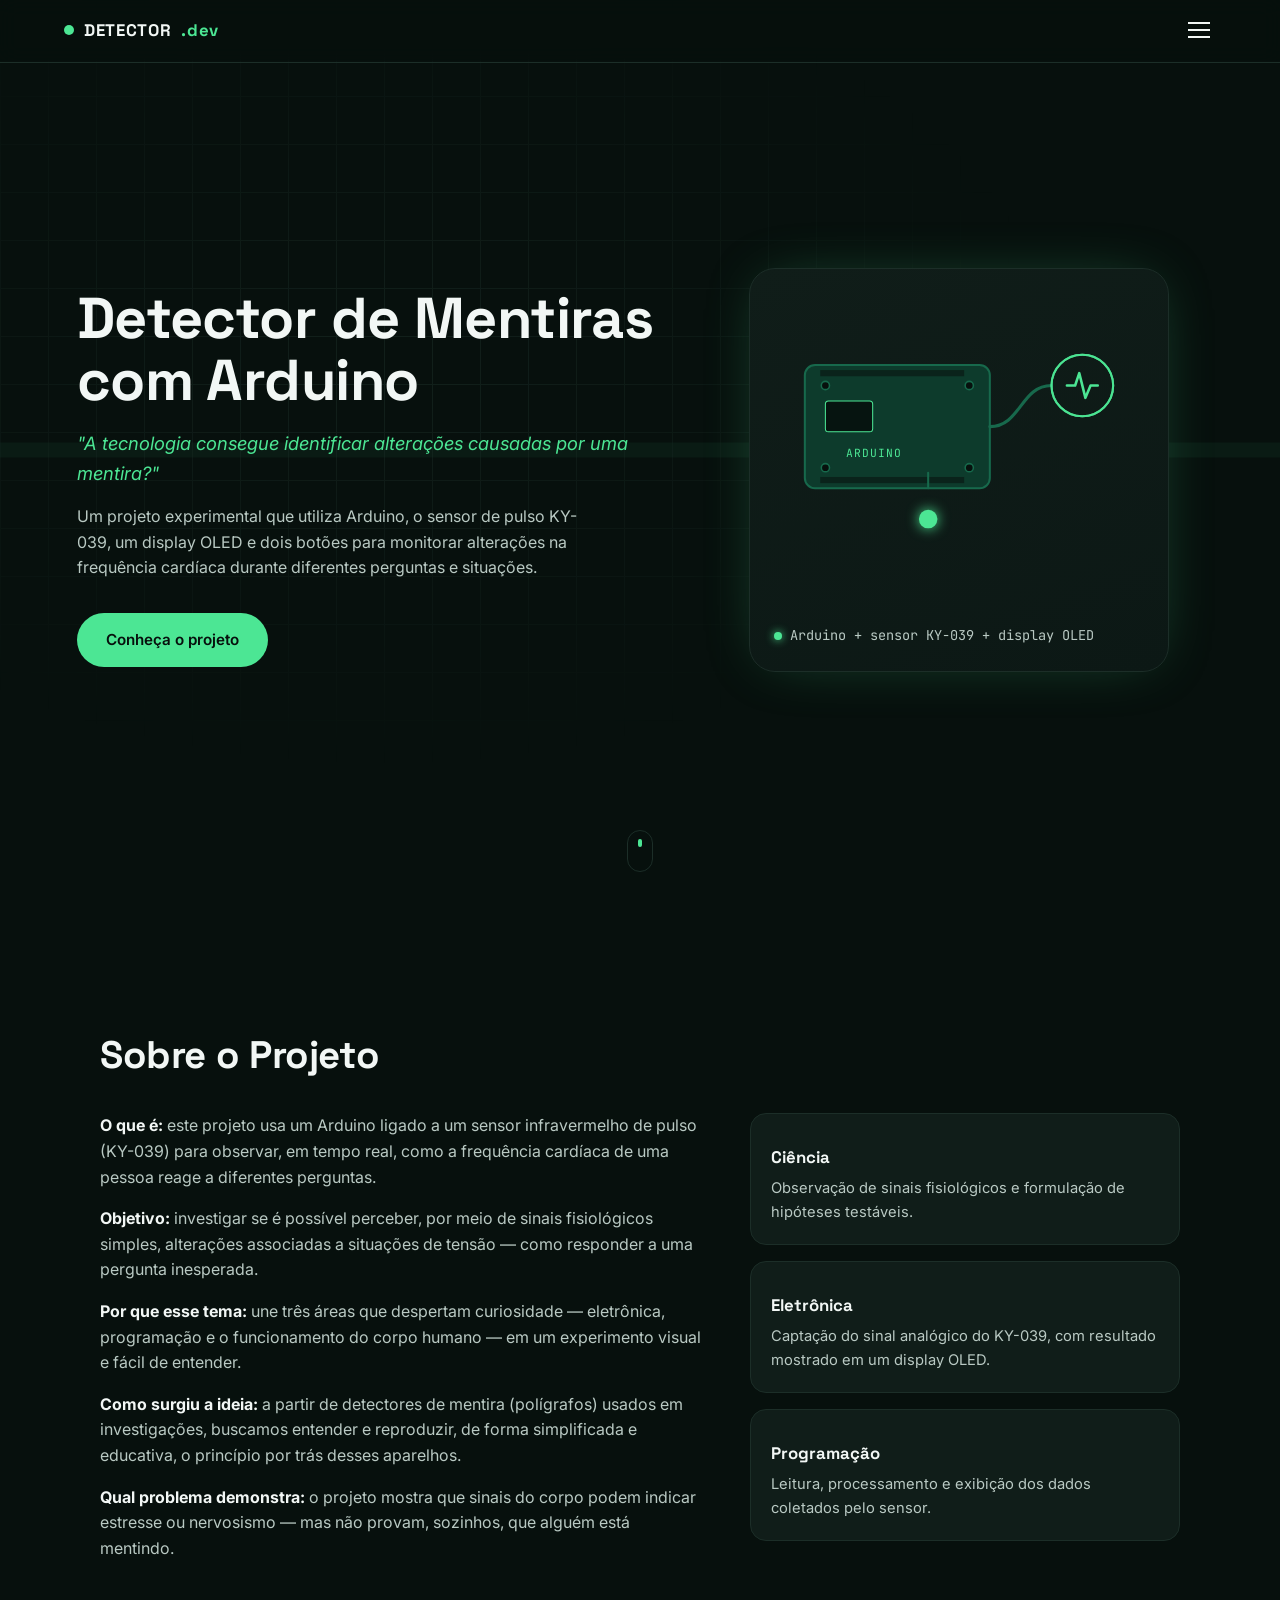
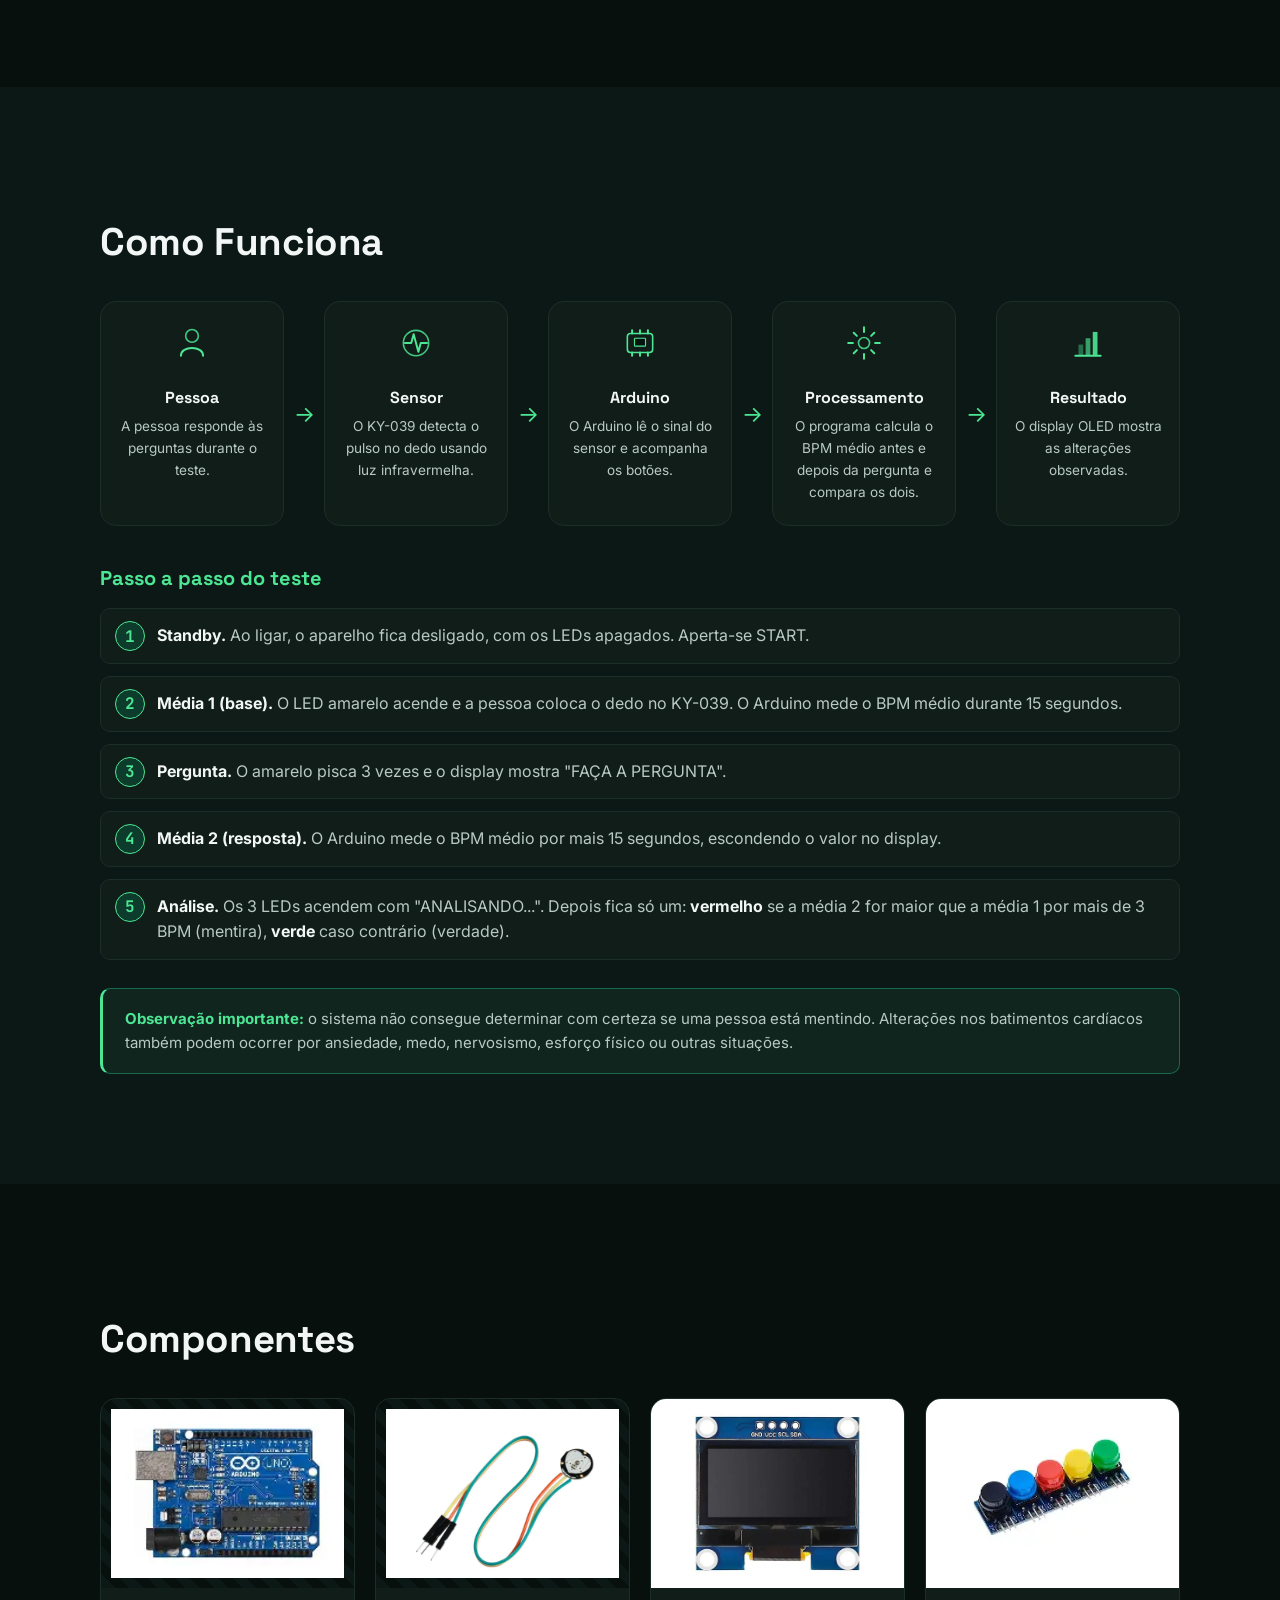
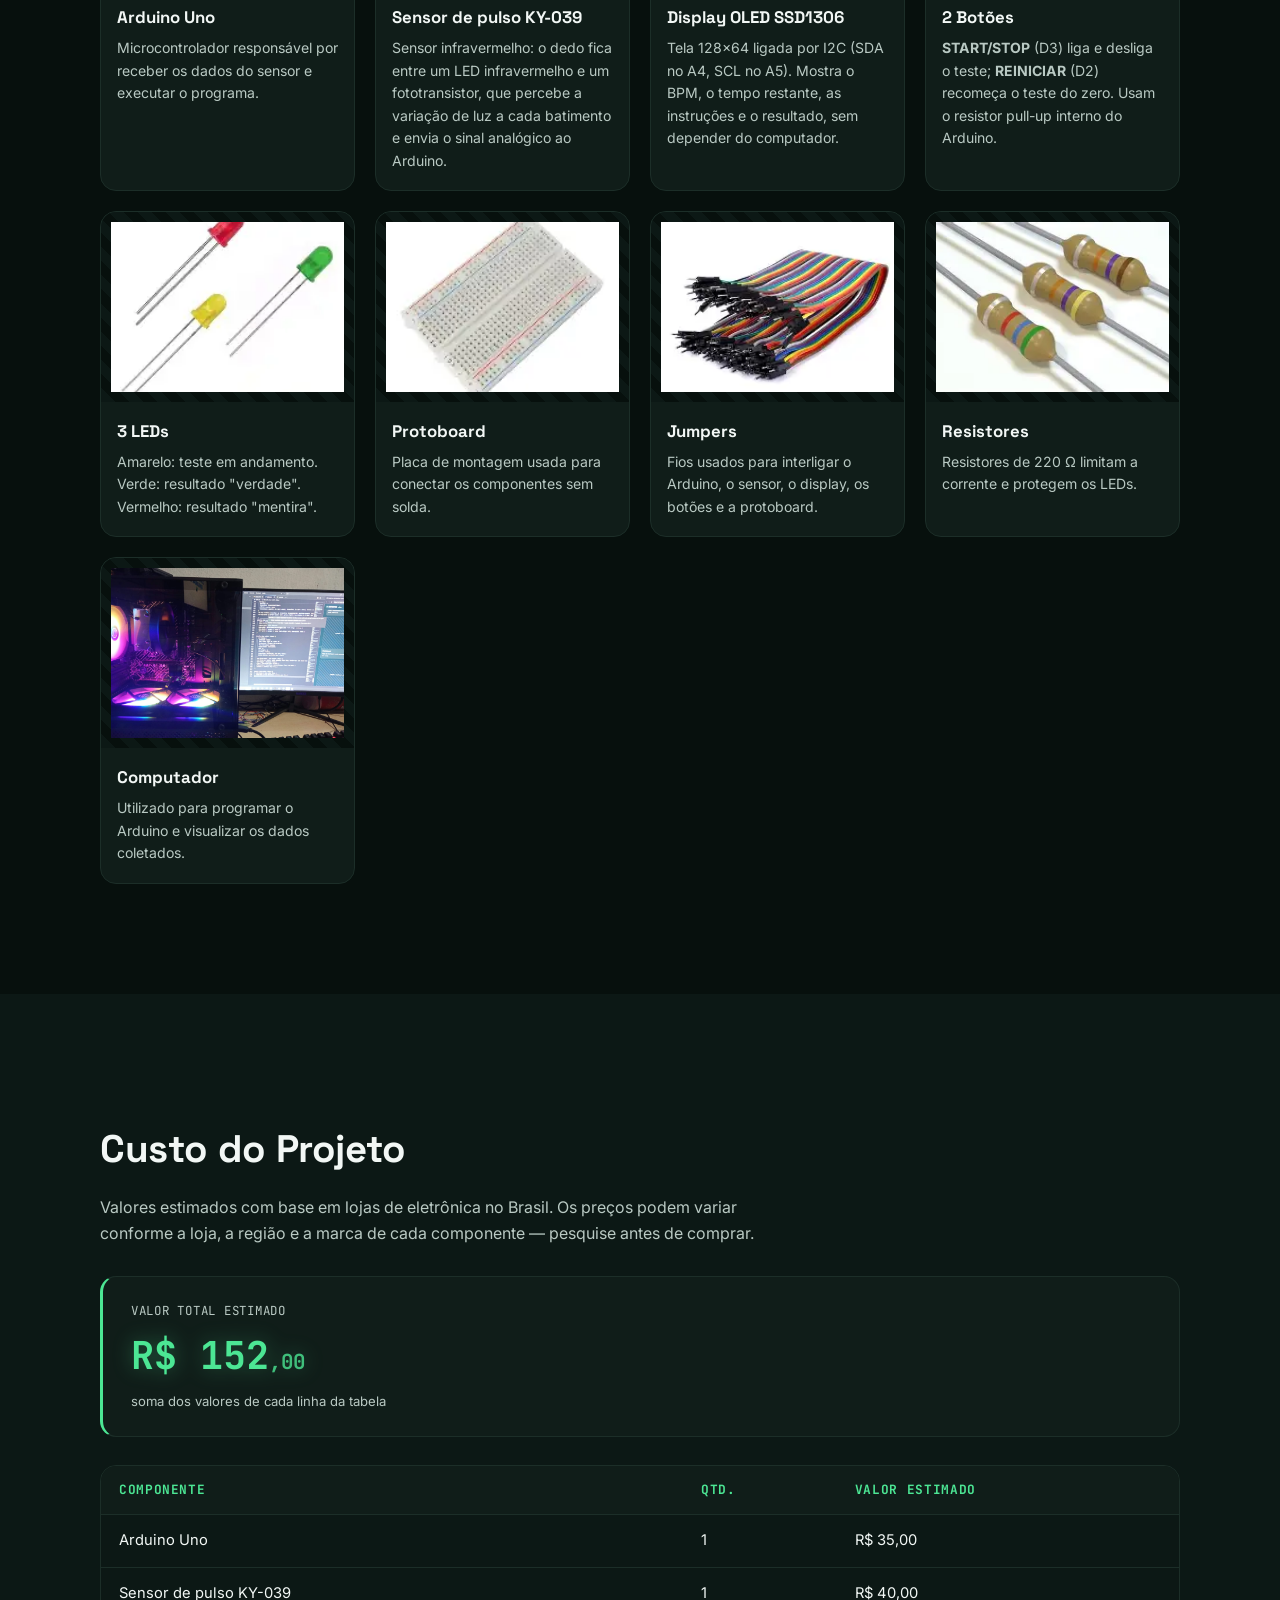
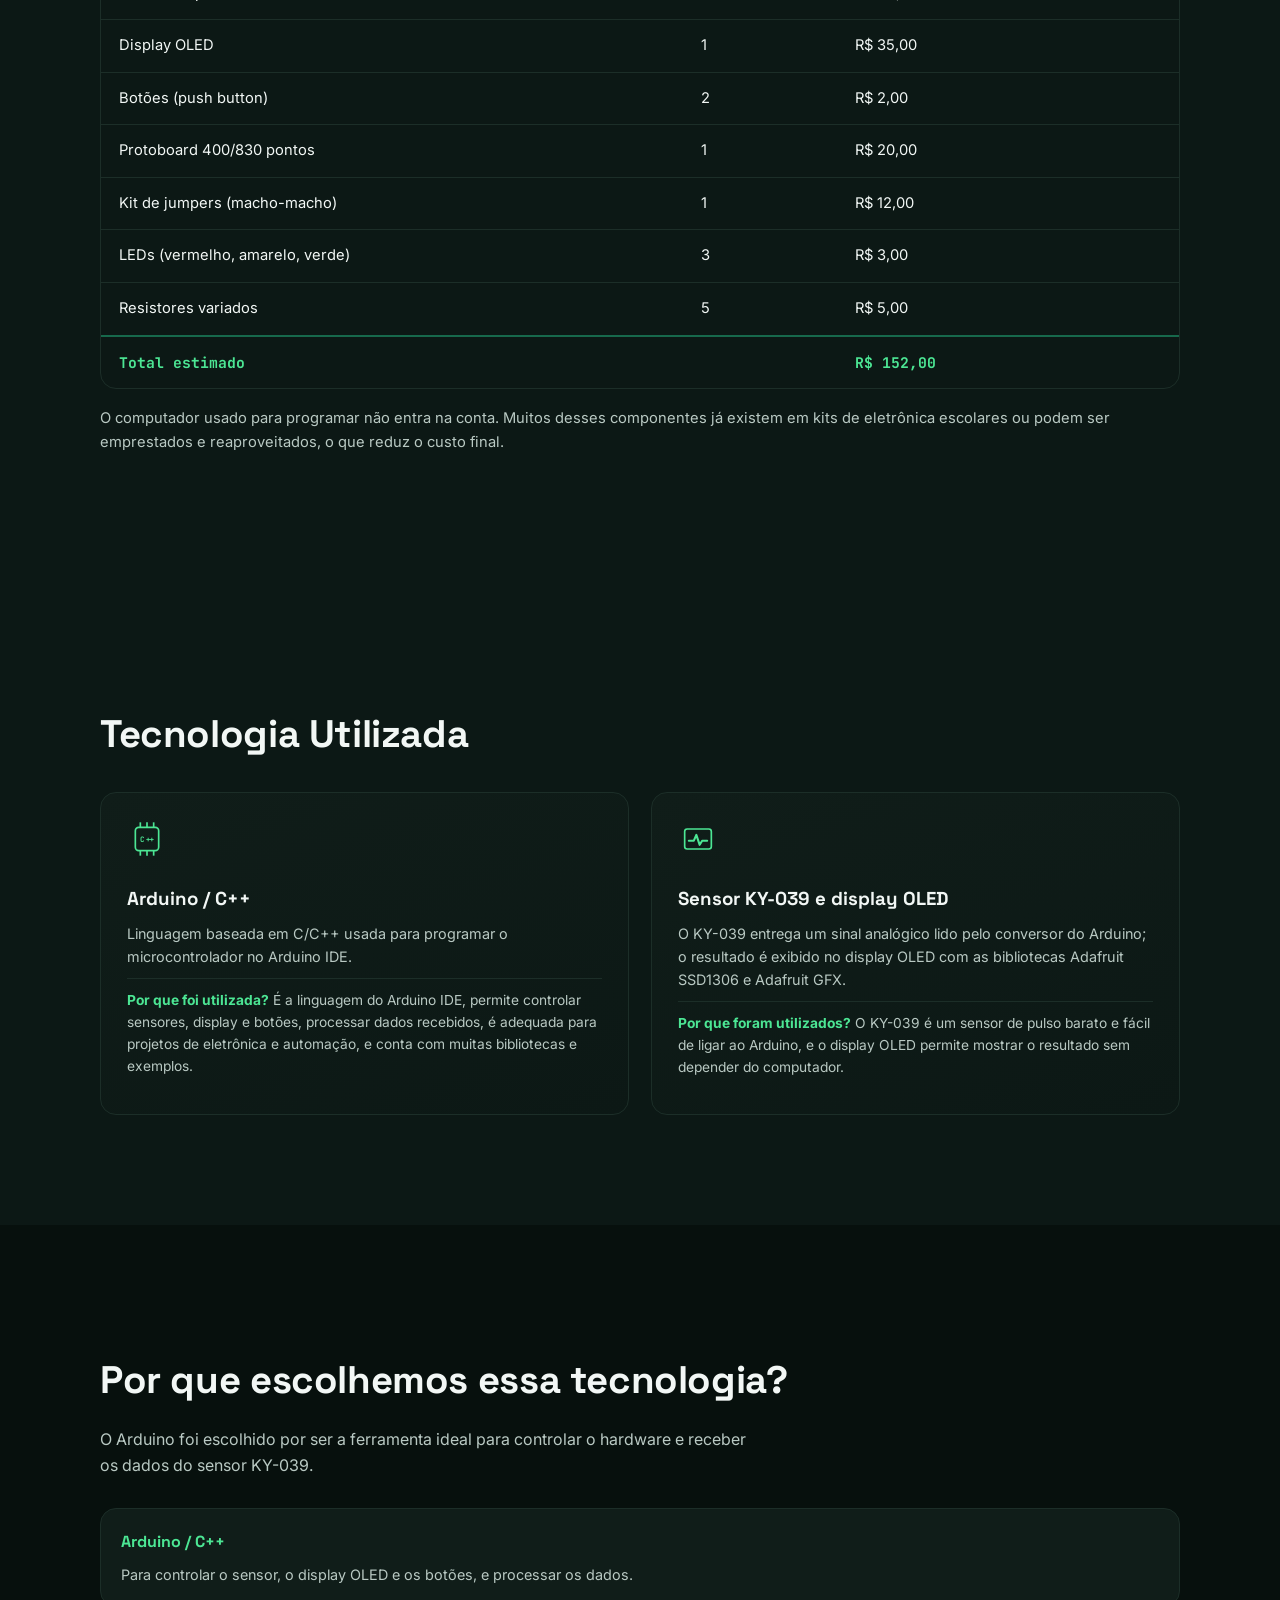
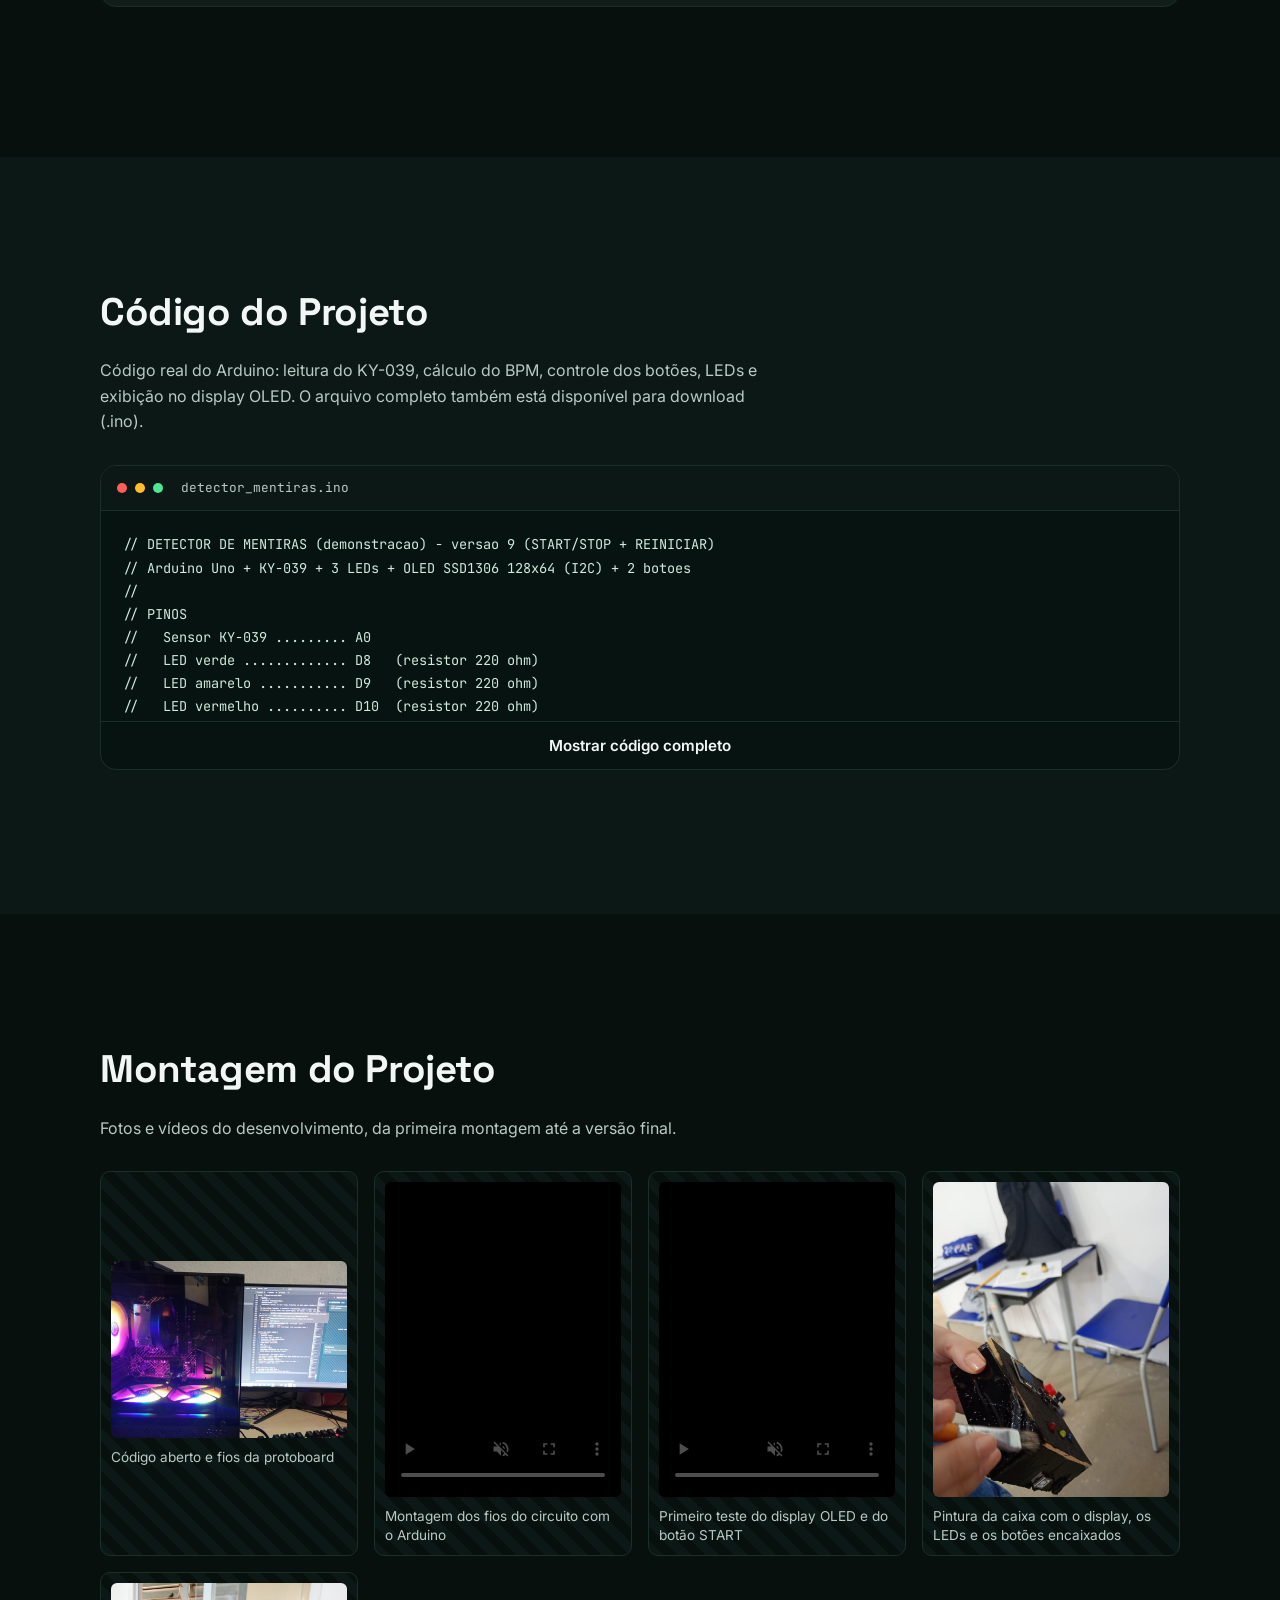
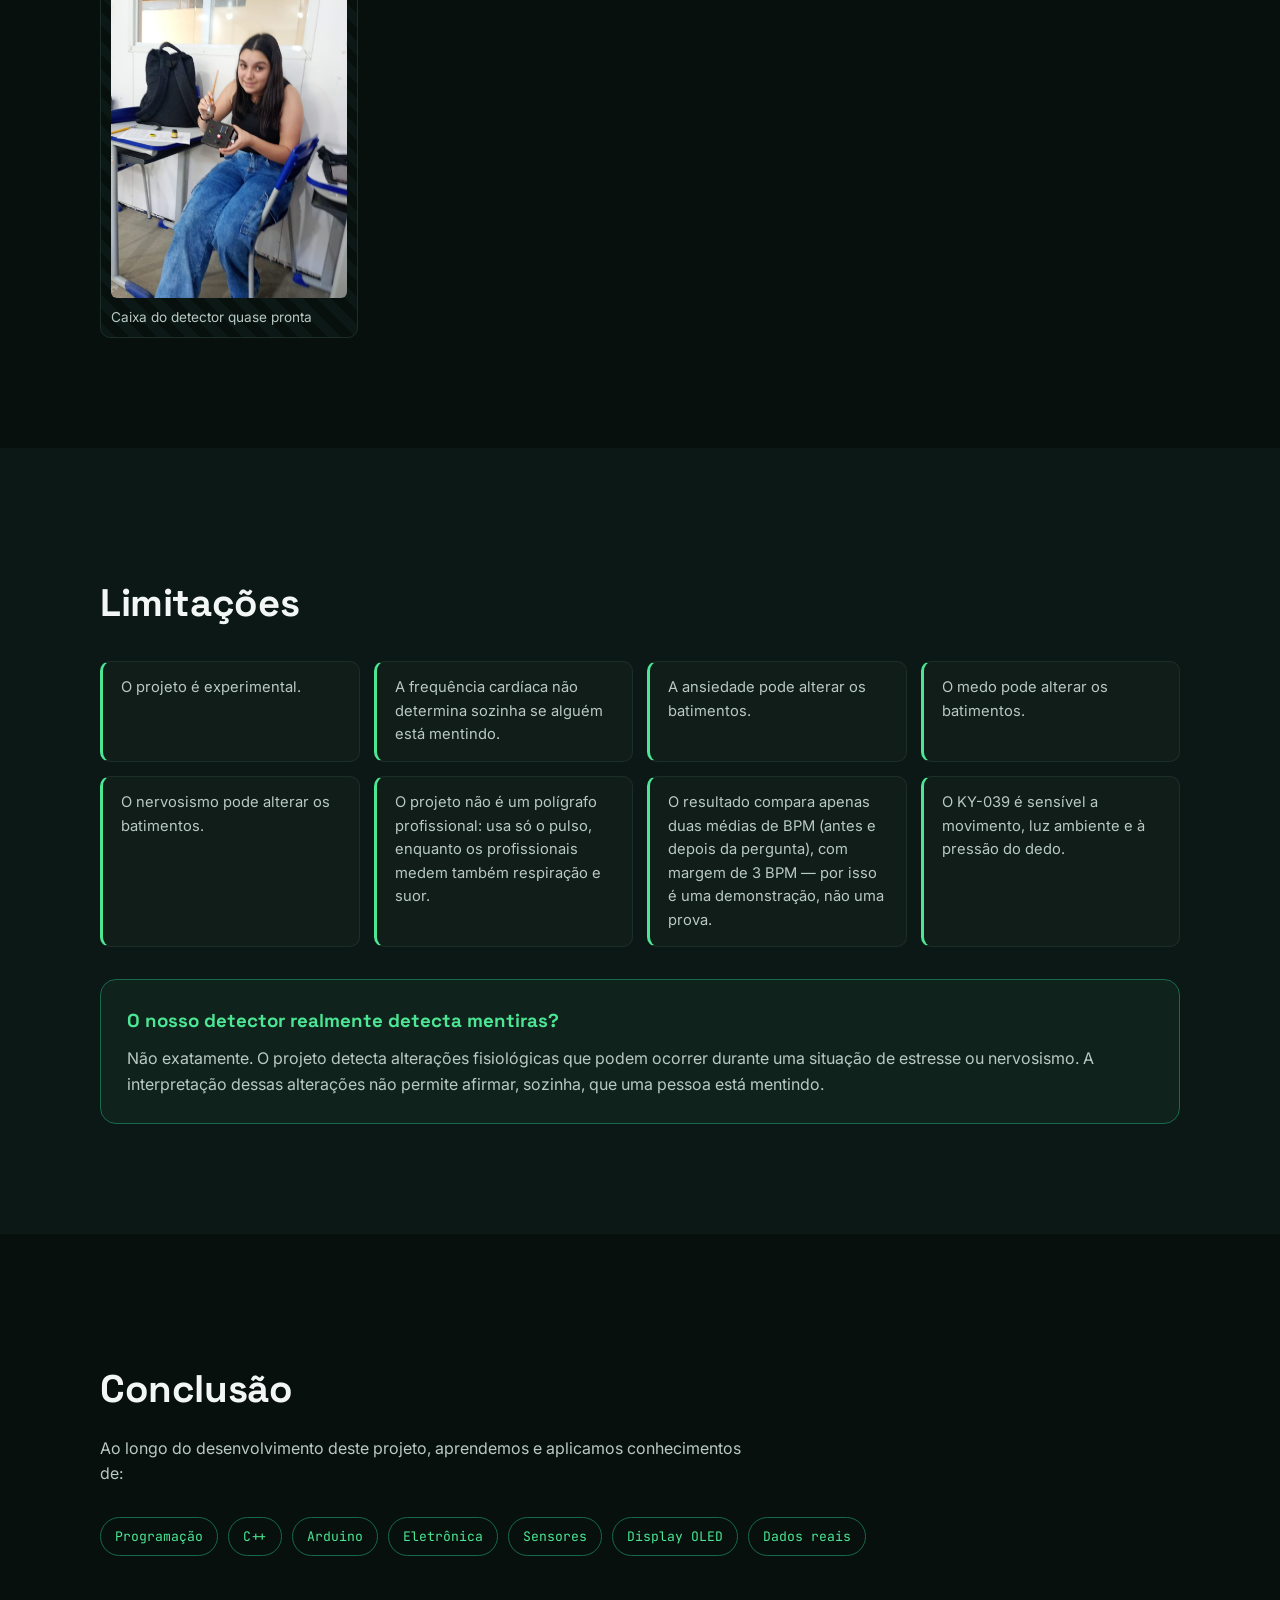
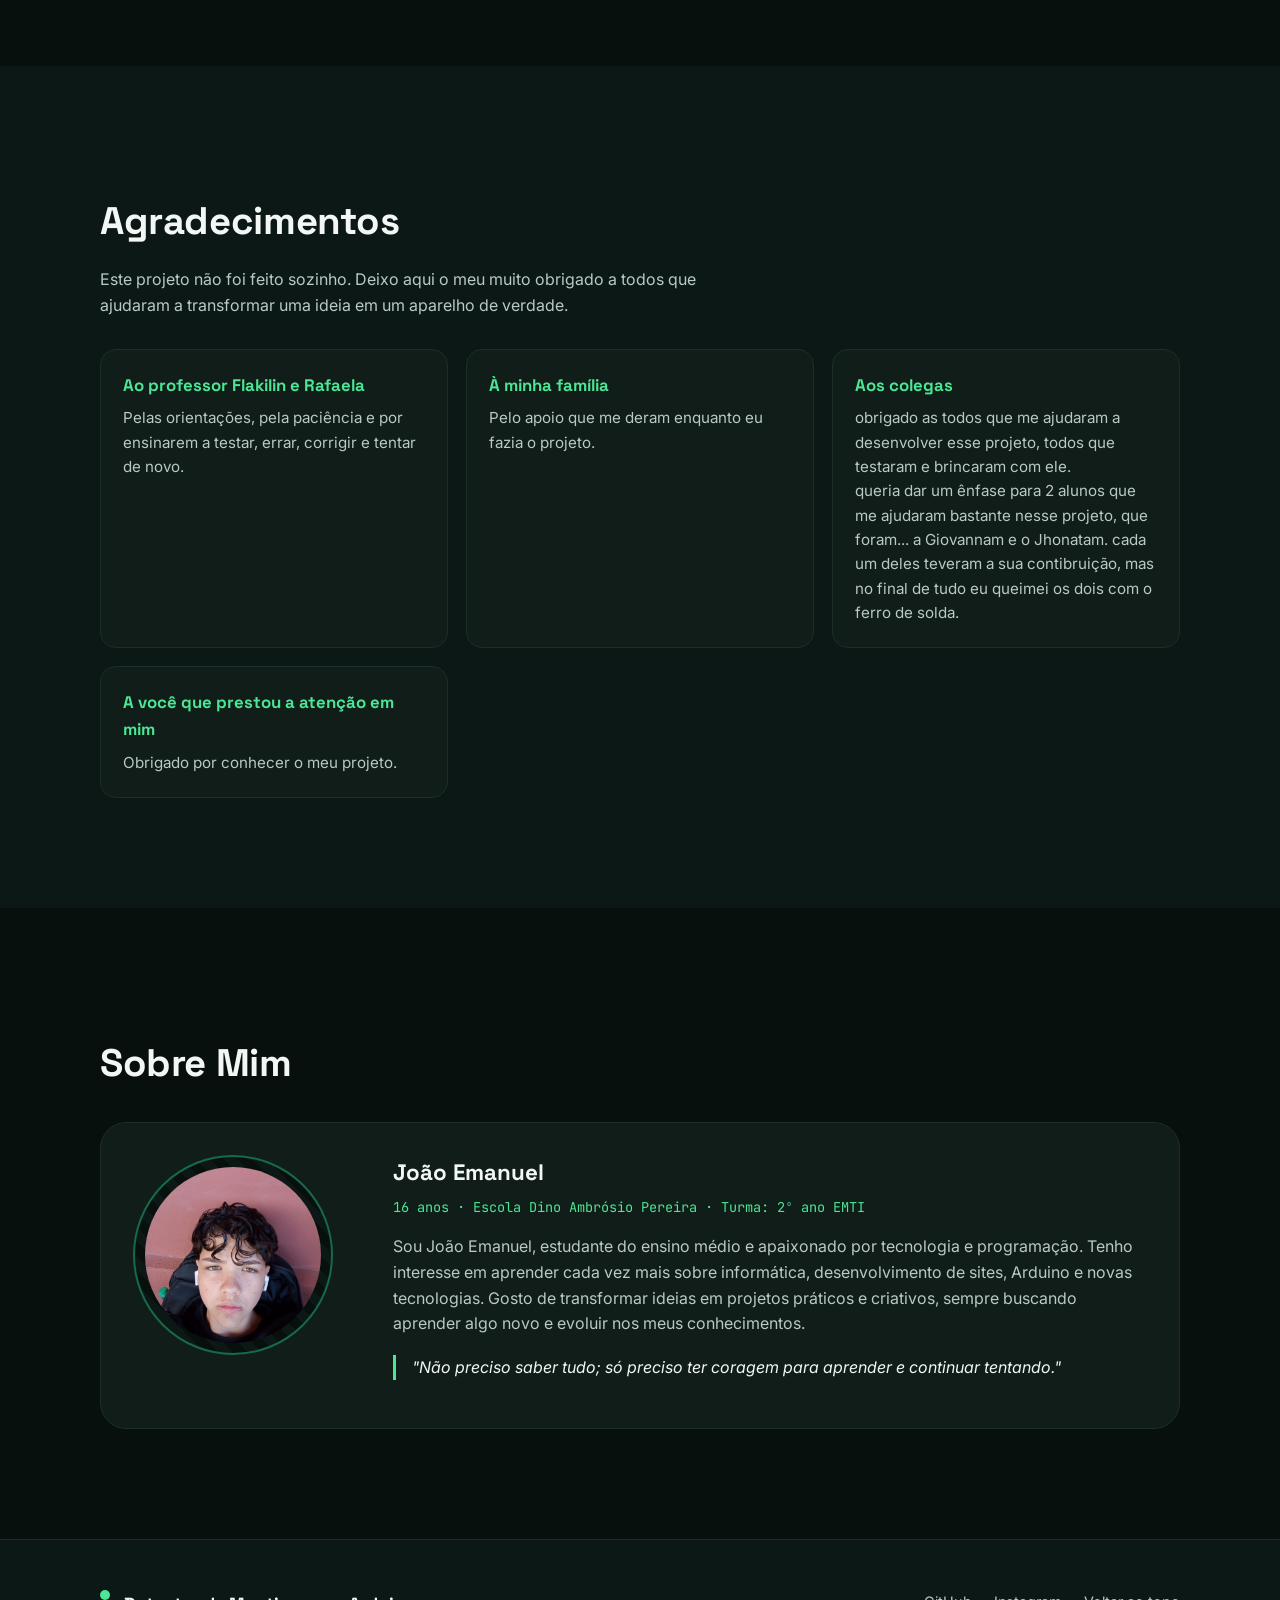
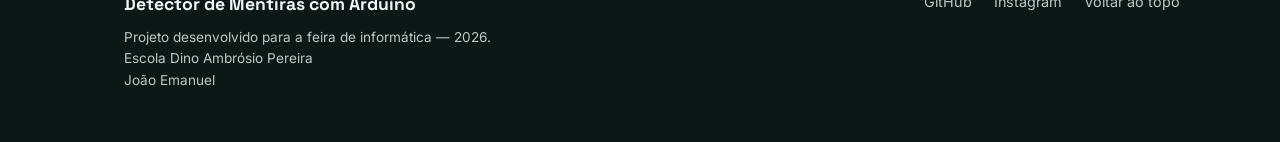
==== index.html @ dbb3799c "Rename index (1).html to index.html" ====
<!DOCTYPE html>
<html lang="pt-BR">
<head>
<meta charset="UTF-8">
<meta name="viewport" content="width=device-width, initial-scale=1.0">
<title>Detector de Mentiras com Arduino e KY-039 | Projeto Escolar</title>
<meta name="description" content="Como funciona um detector de mentiras com Arduino Uno, sensor de pulso KY-039 e display OLED: componentes, custo, código completo e limitações.">
<meta name="author" content="João Emanuel">
<meta name="robots" content="index, follow, max-image-preview:large, max-snippet:-1">
<meta name="theme-color" content="#07100d">
<link rel="canonical" href="https://joaoemanueldaveigaalves-maker.github.io/detector-mentiras-arduino/">
<link rel="icon" href="data:image/svg+xml,%3Csvg xmlns='http://www.w3.org/2000/svg' viewBox='0 0 64 64'%3E%3Crect width='64' height='64' rx='14' fill='%2307100d'/%3E%3Cpath d='M6 34h12l5-14 9 26 6-18 4 6h16' fill='none' stroke='%234ce694' stroke-width='5' stroke-linecap='round' stroke-linejoin='round'/%3E%3C/svg%3E">

<!-- Open Graph (WhatsApp, Facebook, LinkedIn) -->
<meta property="og:type" content="article">
<meta property="og:locale" content="pt_BR">
<meta property="og:site_name" content="Detector de Mentiras com Arduino">
<meta property="og:title" content="Detector de Mentiras com Arduino e KY-039 | Projeto Escolar">
<meta property="og:description" content="Como funciona um detector de mentiras com Arduino Uno, sensor de pulso KY-039 e display OLED: componentes, custo, código completo e limitações.">
<meta property="og:url" content="https://joaoemanueldaveigaalves-maker.github.io/detector-mentiras-arduino/">
<meta property="og:image" content="https://joaoemanueldaveigaalves-maker.github.io/detector-mentiras-arduino/img/og-image.jpg">
<meta property="og:image:width" content="1200">
<meta property="og:image:height" content="630">
<meta property="og:image:alt" content="Detector de Mentiras com Arduino, sensor KY-039 e display OLED">

<!-- Twitter / X -->
<meta name="twitter:card" content="summary_large_image">
<meta name="twitter:title" content="Detector de Mentiras com Arduino e KY-039 | Projeto Escolar">
<meta name="twitter:description" content="Como funciona um detector de mentiras com Arduino Uno, sensor de pulso KY-039 e display OLED: componentes, custo, código completo e limitações.">
<meta name="twitter:image" content="https://joaoemanueldaveigaalves-maker.github.io/detector-mentiras-arduino/img/og-image.jpg">

<!-- Dados estruturados (schema.org) -->
<script type="application/ld+json">
{
  "@context": "https://schema.org",
  "@graph": [
    {
      "@type": "WebSite",
      "@id": "https://joaoemanueldaveigaalves-maker.github.io/detector-mentiras-arduino/#site",
      "url": "https://joaoemanueldaveigaalves-maker.github.io/detector-mentiras-arduino/",
      "name": "Detector de Mentiras com Arduino",
      "inLanguage": "pt-BR"
    },
    {
      "@type": "Article",
      "@id": "https://joaoemanueldaveigaalves-maker.github.io/detector-mentiras-arduino/#projeto",
      "mainEntityOfPage": "https://joaoemanueldaveigaalves-maker.github.io/detector-mentiras-arduino/",
      "headline": "Detector de Mentiras com Arduino e sensor de pulso KY-039",
      "description": "Como funciona um detector de mentiras com Arduino Uno, sensor de pulso KY-039 e display OLED: componentes, custo, código completo e limitações.",
      "image": "https://joaoemanueldaveigaalves-maker.github.io/detector-mentiras-arduino/img/og-image.jpg",
      "inLanguage": "pt-BR",
      "datePublished": "2026-11-03",
      "author": {
        "@type": "Person",
        "name": "João Emanuel"
      },
      "about": [
        "Arduino",
        "Sensor de pulso KY-039",
        "Display OLED SSD1306",
        "Frequência cardíaca",
        "Polígrafo"
      ]
    }
  ]
}
</script>
<link rel="preconnect" href="https://fonts.googleapis.com">
<link rel="preconnect" href="https://fonts.gstatic.com" crossorigin>
<link href="https://fonts.googleapis.com/css2?family=Space+Grotesk:wght@400;500;600;700&family=Inter:wght@400;500;600&family=JetBrains+Mono:wght@400;500;700&display=swap" rel="stylesheet">
<link rel="stylesheet" href="src/style.css">
</head>
<body>

<!-- ============ TRILHA DE PULSO DE FUNDO (decorativa) ============ -->
<div class="pulse-track" aria-hidden="true">
  <svg viewBox="0 0 1200 60" preserveAspectRatio="none">
    <path id="bgPulsePath" d="M0,30 L1200,30" />
  </svg>
</div>

<!-- ============ MENU ============ -->
<header class="nav" id="nav">
  <div class="nav-inner">
    <a href="#top" class="nav-brand">
      <span class="nav-brand-pulse" aria-hidden="true"></span>
      DETECTOR<span class="dim">.dev</span>
    </a>
    <button class="nav-toggle" id="navToggle" aria-label="Abrir menu" aria-expanded="false">
      <span></span><span></span><span></span>
    </button>
    <nav class="nav-links" id="navLinks">
      <a href="#sobre">Sobre</a>
      <a href="#funcionamento">Funcionamento</a>
      <a href="#componentes">Componentes</a>
      <a href="#custo">Materiais</a>
      <a href="#tecnologias">Tecnologias</a>
      <a href="#codigo">Código</a>
      <a href="#processo">Processo</a>
      <a href="#mundo">No mundo</a>
      <a href="#limitacoes">Limitações</a>
      <a href="#agradecimentos">Agradecimentos</a>
      <a href="#sobre-mim">Sobre mim</a>
    </nav>
  </div>
</header>

<main id="top">

<!-- ============ 1. HERO ============ -->
<section class="hero">
  <div class="hero-grid" aria-hidden="true"></div>
  <div class="hero-content">
    <p class="eyebrow"></p>
    <h1 class="hero-title" id="typedTitle" aria-label="Detector de Mentiras com Arduino">Detector de Mentiras com Arduino</h1>
    <p class="hero-subtitle">"A tecnologia consegue identificar alterações causadas por uma mentira?"</p>
    <p class="hero-desc">Um projeto experimental que utiliza Arduino, o sensor de pulso KY-039, um display OLED e dois botões para monitorar alterações na frequência cardíaca durante diferentes perguntas e situações.</p>
    <a href="#sobre" class="btn btn-primary">Conheça o projeto</a>
  </div>

  <div class="hero-visual">
    <div class="device-card">
      <svg class="device-svg" viewBox="0 0 360 300" aria-hidden="true">
        <!-- placa arduino -->
        <rect x="30" y="70" width="180" height="120" rx="10" class="board-body"/>
        <rect x="30" y="70" width="180" height="120" rx="10" class="board-outline"/>
        <circle cx="50" cy="90" r="4" class="board-hole"/>
        <circle cx="190" cy="90" r="4" class="board-hole"/>
        <circle cx="50" cy="170" r="4" class="board-hole"/>
        <circle cx="190" cy="170" r="4" class="board-hole"/>
        <rect x="50" y="105" width="46" height="30" rx="3" class="board-chip"/>
        <g class="board-pins">
          <rect x="45" y="75" width="140" height="6" class="pin-row"/>
          <rect x="45" y="179" width="140" height="6" class="pin-row"/>
        </g>
        <text x="70" y="160" class="board-label">ARDUINO</text>
        <!-- fio -->
        <path d="M210,130 C 240,130 240,90 270,90" class="wire" />
        <!-- sensor -->
        <circle cx="300" cy="90" r="30" class="sensor-ring"/>
        <circle cx="300" cy="90" r="30" class="sensor-ring pulse-ring"/>
        <path d="M285,90 L293,90 L297,78 L303,102 L308,90 L315,90" class="sensor-line"/>
        <!-- led -->
        <circle cx="150" cy="220" r="9" class="led"/>
        <path d="M150,190 L150,175" class="wire-thin"/>
      </svg>
      <div class="device-caption">
        <span class="live-dot" aria-hidden="true"></span>
        Arduino + sensor KY-039 + display OLED
      </div>
    </div>
  </div>

  <a href="#sobre" class="scroll-cue" aria-label="Rolar para baixo"><span></span></a>
</section>

<!-- ============ 2. SOBRE O PROJETO ============ -->
<section class="section" id="sobre">
  <div class="section-inner">
    <p class="eyebrow reveal"></p>
    <h2 class="section-title reveal">Sobre o Projeto</h2>

    <div class="about-grid">
      <div class="about-text reveal">
        <p><strong>O que é:</strong> este projeto usa um Arduino ligado a um sensor infravermelho de pulso (KY-039) para observar, em tempo real, como a frequência cardíaca de uma pessoa reage a diferentes perguntas.</p>
        <p><strong>Objetivo:</strong> investigar se é possível perceber, por meio de sinais fisiológicos simples, alterações associadas a situações de tensão — como responder a uma pergunta inesperada.</p>
        <p><strong>Por que esse tema:</strong> une três áreas que despertam curiosidade — eletrônica, programação e o funcionamento do corpo humano — em um experimento visual e fácil de entender.</p>
        <p><strong>Como surgiu a ideia:</strong> a partir de detectores de mentira (polígrafos) usados em investigações, buscamos entender e reproduzir, de forma simplificada e educativa, o princípio por trás desses aparelhos.</p>
        <p><strong>Qual problema demonstra:</strong> o projeto mostra que sinais do corpo podem indicar estresse ou nervosismo — mas não provam, sozinhos, que alguém está mentindo.</p>
      </div>
      <div class="about-side reveal">
        <div class="mini-card">
          <span class="mini-card-icon"></span>
          <h3>Ciência</h3>
          <p>Observação de sinais fisiológicos e formulação de hipóteses testáveis.</p>
        </div>
        <div class="mini-card">
          <span class="mini-card-icon"></span>
          <h3>Eletrônica</h3>
          <p>Captação do sinal analógico do KY-039, com resultado mostrado em um display OLED.</p>
        </div>
        <div class="mini-card">
          <span class="mini-card-icon"></span>
          <h3>Programação</h3>
          <p>Leitura, processamento e exibição dos dados coletados pelo sensor.</p>
        </div>
      </div>
    </div>
  </div>
</section>

<!-- ============ 3. COMO FUNCIONA ============ -->
<section class="section section-alt" id="funcionamento">
  <div class="section-inner">
    <p class="eyebrow reveal"></p>
    <h2 class="section-title reveal">Como Funciona</h2>

    <div class="flow reveal">
      <div class="flow-step">
        <div class="flow-icon">
          <svg viewBox="0 0 48 48" class="flow-icon-svg" aria-hidden="true">
            <circle cx="24" cy="15" r="8" class="ci-ring"/>
            <path d="M10,40 C10,27 38,27 38,40" class="ci-line"/>
          </svg>
        </div>
        <h3>Pessoa</h3>
        <p>A pessoa responde às perguntas durante o teste.</p>
      </div>
      <div class="flow-arrow" aria-hidden="true"><span></span></div>
      <div class="flow-step">
        <div class="flow-icon">
          <svg viewBox="0 0 48 48" class="flow-icon-svg" aria-hidden="true">
            <circle cx="24" cy="24" r="16" class="ci-ring"/>
            <path d="M10,24 L18,24 L21,13 L27,35 L30,24 L38,24" class="ci-line"/>
          </svg>
        </div>
        <h3>Sensor</h3>
        <p>O KY-039 detecta o pulso no dedo usando luz infravermelha.</p>
      </div>
      <div class="flow-arrow" aria-hidden="true"><span></span></div>
      <div class="flow-step">
        <div class="flow-icon">
          <svg viewBox="0 0 48 48" class="flow-icon-svg" aria-hidden="true">
            <rect x="8" y="12" width="32" height="24" rx="4" class="ci-fill"/>
            <rect x="17" y="18" width="14" height="10" rx="1" class="ci-chip"/>
            <line x1="14" y1="8" x2="14" y2="12" class="ci-pins"/>
            <line x1="24" y1="8" x2="24" y2="12" class="ci-pins"/>
            <line x1="34" y1="8" x2="34" y2="12" class="ci-pins"/>
            <line x1="14" y1="36" x2="14" y2="40" class="ci-pins"/>
            <line x1="24" y1="36" x2="24" y2="40" class="ci-pins"/>
            <line x1="34" y1="36" x2="34" y2="40" class="ci-pins"/>
          </svg>
        </div>
        <h3>Arduino</h3>
        <p>O Arduino lê o sinal do sensor e acompanha os botões.</p>
      </div>
      <div class="flow-arrow" aria-hidden="true"><span></span></div>
      <div class="flow-step">
        <div class="flow-icon">
          <svg viewBox="0 0 48 48" class="flow-icon-svg" aria-hidden="true">
            <circle cx="24" cy="24" r="7" class="ci-ring"/>
            <g class="ci-pins">
              <line x1="24" y1="4" x2="24" y2="10"/>
              <line x1="24" y1="38" x2="24" y2="44"/>
              <line x1="4" y1="24" x2="10" y2="24"/>
              <line x1="38" y1="24" x2="44" y2="24"/>
              <line x1="11" y1="11" x2="15" y2="15"/>
              <line x1="33" y1="33" x2="37" y2="37"/>
              <line x1="11" y1="37" x2="15" y2="33"/>
              <line x1="33" y1="15" x2="37" y2="11"/>
            </g>
          </svg>
        </div>
        <h3>Processamento</h3>
        <p>O programa calcula o BPM médio antes e depois da pergunta e compara os dois.</p>
      </div>
      <div class="flow-arrow" aria-hidden="true"><span></span></div>
      <div class="flow-step">
        <div class="flow-icon">
          <svg viewBox="0 0 48 48" class="flow-icon-svg" aria-hidden="true">
            <line x1="8" y1="40" x2="40" y2="40" class="ci-pins"/>
            <rect x="12" y="26" width="6" height="14" class="ci-band ci-band-3"/>
            <rect x="21" y="18" width="6" height="22" class="ci-band ci-band-2"/>
            <rect x="30" y="10" width="6" height="30" class="ci-band ci-band-1"/>
          </svg>
        </div>
        <h3>Resultado</h3>
        <p>O display OLED mostra as alterações observadas.</p>
      </div>
    </div>

    <h3 class="sub-title reveal">Passo a passo do teste</h3>
    <ol class="steps reveal">
      <li><strong>Standby.</strong> Ao ligar, o aparelho fica desligado, com os LEDs apagados. Aperta-se START.</li>
      <li><strong>Média 1 (base).</strong> O LED amarelo acende e a pessoa coloca o dedo no KY-039. O Arduino mede o BPM médio durante 15 segundos.</li>
      <li><strong>Pergunta.</strong> O amarelo pisca 3 vezes e o display mostra "FAÇA A PERGUNTA".</li>
      <li><strong>Média 2 (resposta).</strong> O Arduino mede o BPM médio por mais 15 segundos, escondendo o valor no display.</li>
      <li><strong>Análise.</strong> Os 3 LEDs acendem com "ANALISANDO...". Depois fica só um: <strong>vermelho</strong> se a média 2 for maior que a média 1 por mais de 3 BPM (mentira), <strong>verde</strong> caso contrário (verdade).</li>
    </ol>

    <div class="notice reveal">
      <strong>Observação importante:</strong> o sistema não consegue determinar com certeza se uma pessoa está mentindo. Alterações nos batimentos cardíacos também podem ocorrer por ansiedade, medo, nervosismo, esforço físico ou outras situações.
    </div>
  </div>
</section>

<!-- ============ 4. COMPONENTES ============ -->
<section class="section" id="componentes">
  <div class="section-inner">
    <p class="eyebrow reveal"></p>
    <h2 class="section-title reveal">Componentes</h2>

    <div class="card-grid reveal">
      <div class="component-card">
        <div class="component-img">
          <img src="src/img/arduino-uno.webp" alt="Arduino Uno utilizado no projeto">
        </div>
        <h3>Arduino Uno</h3>
        <p>Microcontrolador responsável por receber os dados do sensor e executar o programa.</p>
      </div>
      <div class="component-card">
        <div class="component-img">
          <img src="src/img/sensor-pulso.webp" alt="Sensor KY-039 com fios conectados">
        </div>
        <h3>Sensor de pulso KY-039</h3>
        <p>Sensor infravermelho: o dedo fica entre um LED infravermelho e um fototransistor, que percebe a variação de luz a cada batimento e envia o sinal analógico ao Arduino.</p>
      </div>
      <div class="component-card">
        <div class="component-img img-contain">
          <img src="src/img/display-oled.webp" alt="Display OLED SSD1306 128x64 com pinos GND, VCC, SCL e SDA" loading="lazy">
        </div>
        <h3>Display OLED SSD1306</h3>
        <p>Tela 128x64 ligada por I2C (SDA no A4, SCL no A5). Mostra o BPM, o tempo restante, as instruções e o resultado, sem depender do computador.</p>
      </div>
      <div class="component-card">
        <div class="component-img img-contain">
          <img src="src/img/botoes.webp" alt="Módulo com botões push button coloridos" loading="lazy">
        </div>
        <h3>2 Botões</h3>
        <p><strong>START/STOP</strong> (D3) liga e desliga o teste; <strong>REINICIAR</strong> (D2) recomeça o teste do zero. Usam o resistor pull-up interno do Arduino.</p>
      </div>
      <div class="component-card">
        <div class="component-img">
          <img src="src/img/leds.webp" alt="LEDs de indicação (vermelho, amarelo e verde)">
        </div>
        <h3>3 LEDs</h3>
        <p>Amarelo: teste em andamento. Verde: resultado "verdade". Vermelho: resultado "mentira".</p>
      </div>
      <div class="component-card">
        <div class="component-img">
          <img src="src/img/protoboard.webp" alt="Protoboard usada para montagem do circuito">
        </div>
        <h3>Protoboard</h3>
        <p>Placa de montagem usada para conectar os componentes sem solda.</p>
      </div>
      <div class="component-card">
        <div class="component-img">
          <img src="src/img/jumpers.webp" alt="Jumpers coloridos usados nas conexões">
        </div>
        <h3>Jumpers</h3>
        <p>Fios usados para interligar o Arduino, o sensor, o display, os botões e a protoboard.</p>
      </div>
      <div class="component-card">
        <div class="component-img">
          <img src="src/img/resistores.webp" alt="Resistores usados no circuito">
        </div>
        <h3>Resistores</h3>
        <p>Resistores de 220 Ω limitam a corrente e protegem os LEDs.</p>
      </div>
      <div class="component-card">
        <div class="component-img">
          <img src="src/img/computador-componente.jpg" alt="Computador utilizado para programar o Arduino e visualizar os dados">
        </div>
        <h3>Computador</h3>
        <p>Utilizado para programar o Arduino e visualizar os dados coletados.</p>
      </div>
    </div>
  </div>
</section>

<!-- ============ CUSTO DO PROJETO ============ -->
<section class="section section-alt" id="custo">
  <div class="section-inner">
    <p class="eyebrow reveal"></p>
    <h2 class="section-title reveal">Custo do Projeto</h2>
    <p class="section-lead reveal">Valores estimados com base em lojas de eletrônica no Brasil. Os preços podem variar conforme a loja, a região e a marca de cada componente — pesquise antes de comprar.</p>

    <div class="cost-total reveal">
      <span class="cost-total-label">valor total estimado</span>
      <span class="cost-total-value" id="costTotal">R$ 152<span class="cost-total-unit">,00</span></span>
      <span class="cost-total-note">soma dos valores de cada linha da tabela</span>
    </div>

    <div class="table-wrap reveal">
      <table class="data-table" id="costTable">
        <thead>
          <tr><th>Componente</th><th>Qtd.</th><th>Valor estimado</th></tr>
        </thead>
        <tbody>
          <tr data-valor="35"><td>Arduino Uno</td><td>1</td><td>R$ 35,00</td></tr>
          <tr data-valor="40"><td>Sensor de pulso KY-039</td><td>1</td><td>R$ 40,00</td></tr>
          <tr data-valor="35"><td>Display OLED</td><td>1</td><td>R$ 35,00</td></tr>
          <tr data-valor="2"><td>Botões (push button)</td><td>2</td><td>R$ 2,00</td></tr>
          <tr data-valor="20"><td>Protoboard 400/830 pontos</td><td>1</td><td>R$ 20,00</td></tr>
          <tr data-valor="12"><td>Kit de jumpers (macho-macho)</td><td>1</td><td>R$ 12,00</td></tr>
          <tr data-valor="3"><td>LEDs (vermelho, amarelo, verde)</td><td>3</td><td>R$ 3,00</td></tr>
          <tr data-valor="5"><td>Resistores variados</td><td>5</td><td>R$ 5,00</td></tr>
        </tbody>
        <tfoot>
          <tr class="cost-table-total"><td colspan="2">Total estimado</td><td id="costTableTotal">R$ 152,00</td></tr>
        </tfoot>
      </table>
    </div>

    <p class="cost-disclaimer reveal">O computador usado para programar não entra na conta. Muitos desses componentes já existem em kits de eletrônica escolares ou podem ser emprestados e reaproveitados, o que reduz o custo final.</p>
  </div>
</section>

<!-- ============ 5. TECNOLOGIA ============ -->
<section class="section section-alt" id="tecnologias">
  <div class="section-inner">
    <p class="eyebrow reveal"></p>
    <h2 class="section-title reveal">Tecnologia Utilizada</h2>

    <div class="tech-grid reveal">
      <div class="tech-card">
        <div class="tech-icon">
          <svg viewBox="0 0 48 48" class="icon-svg" aria-hidden="true">
            <rect x="10" y="10" width="28" height="28" rx="4" class="icon-square"/>
            <line x1="16" y1="4" x2="16" y2="10" class="icon-pin"/>
            <line x1="24" y1="4" x2="24" y2="10" class="icon-pin"/>
            <line x1="32" y1="4" x2="32" y2="10" class="icon-pin"/>
            <line x1="16" y1="38" x2="16" y2="44" class="icon-pin"/>
            <line x1="24" y1="38" x2="24" y2="44" class="icon-pin"/>
            <line x1="32" y1="38" x2="32" y2="44" class="icon-pin"/>
            <text x="24" y="28" class="icon-text-sm">C++</text>
          </svg>
        </div>
        <h3>Arduino / C++</h3>
        <p>Linguagem baseada em C/C++ usada para programar o microcontrolador no Arduino IDE.</p>
        <p class="why"><strong>Por que foi utilizada?</strong> É a linguagem do Arduino IDE, permite controlar sensores, display e botões, processar dados recebidos, é adequada para projetos de eletrônica e automação, e conta com muitas bibliotecas e exemplos.</p>
      </div>
      <div class="tech-card">
        <div class="tech-icon">
          <svg viewBox="0 0 48 48" class="icon-svg" aria-hidden="true">
            <rect x="8" y="12" width="32" height="24" rx="3" class="icon-square"/>
            <path d="M13,26 L19,26 L22,19 L26,31 L29,26 L35,26" class="sensor-line"/>
          </svg>
        </div>
        <h3>Sensor KY-039 e display OLED</h3>
        <p>O KY-039 entrega um sinal analógico lido pelo conversor do Arduino; o resultado é exibido no display OLED com as bibliotecas Adafruit SSD1306 e Adafruit GFX.</p>
        <p class="why"><strong>Por que foram utilizados?</strong> O KY-039 é um sensor de pulso barato e fácil de ligar ao Arduino, e o display OLED permite mostrar o resultado sem depender do computador.</p>
      </div>
    </div>
  </div>
</section>

<!-- ============ 6. POR QUE ESSA TECNOLOGIA ============ -->
<section class="section" id="por-que">
  <div class="section-inner">
    <p class="eyebrow reveal"></p>
    <h2 class="section-title reveal">Por que escolhemos essa tecnologia?</h2>
    <p class="section-lead reveal">O Arduino foi escolhido por ser a ferramenta ideal para controlar o hardware e receber os dados do sensor KY-039.</p>

    <div class="reasons-grid reveal">
      <div class="reason">
        <h3>Arduino / C++</h3>
        <p>Para controlar o sensor, o display OLED e os botões, e processar os dados.</p>
      </div>
    </div>
  </div>
</section>

<!-- ============ 7. CÓDIGO DO ARDUINO ============ -->
<section class="section section-alt" id="codigo">
  <div class="section-inner">
    <p class="eyebrow reveal"></p>
    <h2 class="section-title reveal">Código do Projeto</h2>
    <p class="section-lead reveal">Código real do Arduino: leitura do KY-039, cálculo do BPM, controle dos botões, LEDs e exibição no display OLED. O arquivo completo também está disponível para <a href="detector_mentiras.ino" download>download (.ino)</a>.</p>

    <div class="code-window reveal">
      <div class="code-window-bar">
        <span class="dot dot-red"></span><span class="dot dot-yellow"></span><span class="dot dot-green"></span>
        <span class="code-window-title">detector_mentiras.ino</span>
      </div>
      <pre class="code-block" id="codeBlock"><code>// DETECTOR DE MENTIRAS (demonstracao) - versao 9 (START/STOP + REINICIAR)
// Arduino Uno + KY-039 + 3 LEDs + OLED SSD1306 128x64 (I2C) + 2 botoes
//
// PINOS
//   Sensor KY-039 ......... A0
//   LED verde ............. D8   (resistor 220 ohm)
//   LED amarelo ........... D9   (resistor 220 ohm)
//   LED vermelho .......... D10  (resistor 220 ohm)
//   Botao REINICIAR ....... D2 e GND (pull-up interno, sem resistor)
//   Botao START/STOP ...... D3 e GND (pull-up interno, sem resistor)
//   OLED SDA .............. A4
//   OLED SCL .............. A5
//
// FUNCIONAMENTO
//   Ao ligar o Arduino fica DESLIGADO (standby): LEDs apagados.
//   START/STOP (D3):
//        desligado -&gt; inicia o teste
//        teste rodando (ou resultado na tela) -&gt; desliga
//   REINICIAR (D2): recomeca o teste do zero (so com o teste ligado)
//
//   Teste: amarelo acende -&gt; media 1 (10 s) -&gt; amarelo pisca 3x
//   -&gt; &quot;FACA A PERGUNTA&quot; -&gt; media 2 (15 s) -&gt; 3 LEDs + &quot;ANALISANDO...&quot;
//   -&gt; fica so o LED do resultado:
//        media 2 &gt; media 1  = VERMELHO (mentira)
//        media 2 &lt;= media 1 = VERDE (verdade)
//
// BIBLIOTECAS: &quot;Adafruit SSD1306&quot; e &quot;Adafruit GFX Library&quot;
//
// SERIAL (9600 baud)
//   MODO_PLOTTER = true  -&gt; abra o Serial Plotter (grafico do pulso)
//   MODO_PLOTTER = false -&gt; abra o Serial Monitor (textos)

#include &lt;Wire.h&gt;
#include &lt;Adafruit_GFX.h&gt;
#include &lt;Adafruit_SSD1306.h&gt;

const bool MODO_PLOTTER = true;  // true = Serial Plotter; false = Serial Monitor

// ---------- Pinos ----------
const int PIN_SENSOR   = A0;
const int LED_VERDE    = 8;
const int LED_AMARELO  = 9;
const int LED_VERMELHO = 10;
const int PIN_REINICIAR = 2;
const int PIN_START     = 3;

// ---------- OLED ----------
const uint8_t OLED_ENDERECO = 0x3C;   // se nao acender, tente 0x3D
Adafruit_SSD1306 display(128, 64, &amp;Wire, -1);
bool temTela = false;
const bool TELA_APAGADA_NO_STANDBY = false; // true = tela totalmente apagada quando desligado

// ---------- Ajustes ----------
const unsigned long DURACAO_MEDIA1_MS = 15000;
const unsigned long DURACAO_MEDIA2_MS = 15000;
const unsigned long TEMPO_SUSPENSE_MS = 3000;
const float MARGEM_BPM = 3;            // 0 = qualquer aumento vira mentira (teste 1 a 3)
const int   MIN_BATIDAS = 6;
const bool  MOSTRAR_BPM_FASE2 = false; // false = esconde o BPM durante a media 2 (suspense)
const bool  DIAGNOSTICO = true;        // (modo Monitor) mostra leitura/amp/batidas a cada 1 s

// ---------- Ajustes do sinal ----------
const unsigned long PERIODO_US = 5000;        // 200 Hz
const unsigned long AQUECIMENTO_MS = 1500;
const int   OVERSAMPLE = 8;
const float LIMIAR_MIN = 1.5;
const float SPIKE_MIN = 120.0;
const unsigned long BLOQUEIO_MS = 1000;
const unsigned long REFRATARIO_MS = 500;   // evita dupla contagem da mesma batida
const unsigned long REARME_FORCADO_MS = 1800;
const float LIMIAR_FATOR = 0.55;
const float DESCIDA_FATOR = 0.55;
const float MIN_AMPLITUDE_BATIDA = 3.0;
const unsigned long SEM_DEDO_MS = 5000;

// ---------- Estado ----------
enum Fase { ESPERA, MEDINDO_1, MEDINDO_2, FIM };
Fase fase = ESPERA;

float filtro = 0, base = 0;
float ampMedia = 0, picoCiclo = 0;
bool armado = true;
bool candidatoBatida = false;
float picoCandidato = 0;
unsigned long tCandidato = 0;
unsigned long ultimaAmostra = 0, tLiberar = 0, tDiag = 0, tUltimaTela = 0;
unsigned long tUltimoPico = 0, tUltimaBatidaReal = 0;
int contadorPlot = 0;

const int MAX_INTERVALOS = 50;
uint16_t intervalos[MAX_INTERVALOS];
int n = 0;
unsigned long ultimaBatida = 0;
unsigned long inicioJanela = 0;   // 0 = ainda nao comecou
float media1 = 0;
float bpmAtual = 0;
bool batidaPar = false;

// ---------- Botoes ----------
// indice 0 = REINICIAR, indice 1 = START/STOP
// (sem struct: a IDE do Arduino cria prototipos automaticos que quebram com struct)
const int PINOS_BOTOES[2] = { PIN_REINICIAR, PIN_START };
bool botaoAnterior[2] = { HIGH, HIGH };
unsigned long botaoTempo[2] = { 0, 0 };

// =====================================================
//                    SERIAL
// =====================================================
void texto(const __FlashStringHelper* s) {
  if (!MODO_PLOTTER) Serial.println(s);
}

void textoNum(const __FlashStringHelper* s, float v, int casas, const __FlashStringHelper* fim) {
  if (MODO_PLOTTER) return;
  Serial.print(s);
  Serial.print(v, casas);
  Serial.println(fim);
}

void plota(float sinal, float limiar, unsigned long agora) {
  if (!MODO_PLOTTER) return;

  // Serial Plotter: cada linha = uma amostra.
  // Series: Sinal, Limite, Batida
  if (++contadorPlot &lt; 4) return;   // ~50 Hz
  contadorPlot = 0;

  float s = constrain(sinal, -40.0f, 40.0f);
  float l = constrain(limiar, 0.0f, 40.0f);
  int batida = (agora - tUltimaBatidaReal &lt; 120) ? 10 : 0;

  Serial.print(s, 2);
  Serial.print(&#x27;,&#x27;);
  Serial.print(l, 2);
  Serial.print(&#x27;,&#x27;);
  Serial.println(batida);
}

// =====================================================
//                    BOTOES
// =====================================================
bool pressionado(int i) {
  bool l = digitalRead(PINOS_BOTOES[i]);
  if (l != botaoAnterior[i] &amp;&amp; millis() - botaoTempo[i] &gt; 50) {
    botaoTempo[i] = millis();
    botaoAnterior[i] = l;
    if (l == LOW) return true;
  }
  return false;
}

// 0 = nada, 1 = REINICIAR, 2 = START/STOP
int leBotoes() {
  bool s = pressionado(1);   // START/STOP
  bool r = pressionado(0);   // REINICIAR
  if (s) return 2;
  if (r) return 1;
  return 0;
}

// Espera ms milissegundos; devolve o botao apertado (0 = nenhum)
int esperaOuBotao(unsigned long ms) {
  unsigned long ini = millis();
  while (millis() - ini &lt; ms) {
    int b = leBotoes();
    if (b) return b;
    delay(5);
  }
  return 0;
}

// =====================================================
//                    OLED
// =====================================================
void centralizaF(const __FlashStringHelper* txt, int y, int tam) {
  int16_t x1, y1; uint16_t w, h;
  display.setTextSize(tam);
  display.getTextBounds(txt, 0, y, &amp;x1, &amp;y1, &amp;w, &amp;h);
  display.setCursor((128 - w) / 2, y);
  display.print(txt);
}

void centraliza(const char* txt, int y, int tam) {
  int16_t x1, y1; uint16_t w, h;
  display.setTextSize(tam);
  display.getTextBounds(txt, 0, y, &amp;x1, &amp;y1, &amp;w, &amp;h);
  display.setCursor((128 - w) / 2, y);
  display.print(txt);
}

void coracao(int x, int y, bool cheio) {
  if (cheio) {
    display.fillCircle(x - 3, y + 2, 3, WHITE);
    display.fillCircle(x + 3, y + 2, 3, WHITE);
    display.fillTriangle(x - 6, y + 3, x + 6, y + 3, x, y + 10, WHITE);
  } else {
    display.drawCircle(x - 3, y + 2, 3, WHITE);
    display.drawCircle(x + 3, y + 2, 3, WHITE);
    display.drawTriangle(x - 6, y + 3, x + 6, y + 3, x, y + 10, WHITE);
  }
}

void telaLigada(bool ligada) {
  if (!temTela) return;
  display.ssd1306_command(ligada ? SSD1306_DISPLAYON : SSD1306_DISPLAYOFF);
}

void telaEspera() {
  if (!temTela) return;
  if (TELA_APAGADA_NO_STANDBY) {
    display.clearDisplay();
    display.display();
    telaLigada(false);
    return;
  }
  telaLigada(true);
  display.clearDisplay();
  display.setTextColor(WHITE);
  centralizaF(F(&quot;DETECTOR&quot;), 6, 2);
  centralizaF(F(&quot;de mentiras&quot;), 26, 1);
  centralizaF(F(&quot;DESLIGADO&quot;), 40, 1);
  centralizaF(F(&quot;Aperte START&quot;), 52, 1);
  display.display();
}

void telaAbertura() {
  if (!temTela) return;
  display.clearDisplay();
  display.setTextColor(WHITE);
  centralizaF(F(&quot;DETECTOR&quot;), 8, 2);
  centralizaF(F(&quot;de mentiras&quot;), 30, 1);
  centralizaF(F(&quot;Feira de Ciencias&quot;), 48, 1);
  display.display();
}

void desenhaMedindo() {
  if (!temTela) return;
  unsigned long agora = millis();
  unsigned long dur = (fase == MEDINDO_1) ? DURACAO_MEDIA1_MS : DURACAO_MEDIA2_MS;
  bool aoVivo = (fase == MEDINDO_1) || MOSTRAR_BPM_FASE2;

  display.clearDisplay();
  display.setTextColor(WHITE);
  display.setTextSize(1);
  display.setCursor(0, 0);
  if (fase == MEDINDO_1) display.print(F(&quot;1) MEDIA BASE&quot;));
  else                   display.print(F(&quot;2) RESPOSTA&quot;));

  char buf[12];

  if (inicioJanela != 0) {
    unsigned long dec = agora - inicioJanela;
    int rest = (dec &gt;= dur) ? 0 : (int)((dur - dec) / 1000 + 1);
    sprintf(buf, &quot;%ds&quot;, rest);
    display.setTextSize(1);
    display.setCursor(128 - 6 * strlen(buf), 0);
    display.print(buf);
  }

  if (ultimaBatida != 0) coracao(96, 0, batidaPar);

  if (inicioJanela == 0) {
    centralizaF(F(&quot;Coloque o dedo&quot;), 24, 1);
    centralizaF(F(&quot;no sensor&quot;), 36, 1);
  } else if (aoVivo &amp;&amp; bpmAtual &gt; 0) {
    sprintf(buf, &quot;%d&quot;, (int)(bpmAtual + 0.5));
    centraliza(buf, 16, 3);
    centralizaF(F(&quot;BPM&quot;), 42, 1);
  } else {
    centralizaF(F(&quot;Medindo...&quot;), 22, 2);
  }

  if (inicioJanela != 0) {
    unsigned long dec = agora - inicioJanela;
    int w = (dec &gt;= dur) ? 124 : (int)(124UL * dec / dur);
    display.drawRect(0, 54, 128, 10, WHITE);
    display.fillRect(2, 56, w, 6, WHITE);
  }
  display.display();
}

void telaPergunta() {
  if (!temTela) return;
  display.clearDisplay();
  display.setTextColor(WHITE);
  centralizaF(F(&quot;FACA A&quot;), 4, 2);
  centralizaF(F(&quot;PERGUNTA!&quot;), 24, 2);
  char buf[24];
  sprintf(buf, &quot;Base: %d BPM&quot;, (int)(media1 + 0.5));
  centraliza(buf, 52, 1);
  display.display();
}

void telaAnalisando(int pontos) {
  if (!temTela) return;
  display.clearDisplay();
  display.setTextColor(WHITE);
  centralizaF(F(&quot;ANALISANDO&quot;), 14, 2);
  display.setTextSize(2);
  display.setCursor(40, 38);
  for (int i = 0; i &lt; pontos; i++) display.print(&#x27;.&#x27;);
  display.display();
}

void telaResultado(bool mentira, float m1, float m2) {
  if (!temTela) return;
  display.clearDisplay();
  if (mentira) {
    display.fillRect(0, 0, 128, 64, WHITE);
    display.setTextColor(BLACK);
  } else {
    display.setTextColor(WHITE);
  }
  if (mentira) centralizaF(F(&quot;MENTIRA!&quot;), 6, 2);
  else         centralizaF(F(&quot;VERDADE&quot;), 6, 2);

  char buf[24];
  sprintf(buf, &quot;Base:  %d BPM&quot;, (int)(m1 + 0.5));
  centraliza(buf, 30, 1);
  sprintf(buf, &quot;Agora: %d BPM&quot;, (int)(m2 + 0.5));
  centraliza(buf, 42, 1);
  centralizaF(F(&quot;Reiniciar = novo&quot;), 54, 1);
  display.display();
}

// Atualiza a tela so em momentos &quot;seguros&quot;, para nao atrasar a leitura de uma batida
void atualizaTela(unsigned long agora) {
  if (!temTela || fase == FIM || fase == ESPERA) return;
  if (agora - tUltimaTela &lt; 400) return;
  unsigned long dp = agora - tUltimoPico;
  bool seguro = (dp &gt; 80 &amp;&amp; dp &lt; 250) || dp &gt; 1500;
  if (!seguro) return;
  tUltimaTela = agora;
  desenhaMedindo();
}

// =====================================================
//                    SETUP / LOOP
// =====================================================
void setup() {
  Serial.begin(9600);
  delay(200);
  pinMode(LED_VERDE, OUTPUT);
  pinMode(LED_AMARELO, OUTPUT);
  pinMode(LED_VERMELHO, OUTPUT);
  pinMode(PIN_REINICIAR, INPUT_PULLUP);
  pinMode(PIN_START, INPUT_PULLUP);

  temTela = display.begin(SSD1306_SWITCHCAPVCC, OLED_ENDERECO);
  if (!temTela) {
    texto(F(&quot;OLED nao encontrado: confira SDA/SCL e o endereco (0x3C ou 0x3D).&quot;));
  }

  texto(F(&quot;=== DETECTOR DE MENTIRAS ===&quot;));
  telaAbertura();
  delay(1500);

  desliga();   // comeca desligado, esperando o botao START
}

void loop() {
  int b = leBotoes();
  if (b) { trataAcao(b); return; }

  if (fase == ESPERA || fase == FIM) return;

  unsigned long t = micros();
  if (t - ultimaAmostra &lt; PERIODO_US) return;
  ultimaAmostra += PERIODO_US;
  if (t - ultimaAmostra &gt; 20000) ultimaAmostra = t;

  // ----- Leitura com sobreamostragem -----
  long soma = 0;
  for (int i = 0; i &lt; OVERSAMPLE; i++) soma += analogRead(PIN_SENSOR);
  float leitura = (float)soma / OVERSAMPLE;

  // ----- Filtros -----
  filtro += 0.25 * (leitura - filtro);
  base   += 0.01 * (filtro - base);
  float sinal = filtro - base;

  unsigned long agora = millis();

  // ----- Diagnostico (modo Monitor) -----
  if (DIAGNOSTICO &amp;&amp; !MODO_PLOTTER &amp;&amp; agora - tDiag &gt;= 1000) {
    tDiag = agora;
    Serial.print(F(&quot;[leitura=&quot;));
    Serial.print(leitura, 0);
    Serial.print(F(&quot; amp=&quot;));
    Serial.print(ampMedia, 1);
    Serial.print(F(&quot; batidas=&quot;));
    Serial.print(n);
    Serial.println(F(&quot;]&quot;));
  }

  // ----- Mudanca brusca: recentraliza a base e espera um pouco -----
  float limiteSpike = max(SPIKE_MIN, 5.0f * ampMedia);
  if (fabs(sinal) &gt; limiteSpike) {
    tLiberar = agora + BLOQUEIO_MS;
    ultimaBatida = 0;
  }
  if (agora &lt; tLiberar) {
    base = filtro;
    ampMedia = 0;
    picoCiclo = 0;
    armado = true;
    plota(0, LIMIAR_MIN, agora);
    return;
  }

  // ----- Deteccao robusta da batida -----
  // Exige uma onda completa: subida -&gt; pico -&gt; descida.
  // Isso evita que pequenas oscilações do KY-039 sejam contadas como batimentos.
  float limiar = max(LIMIAR_MIN, LIMIAR_FATOR * ampMedia);

  if (!candidatoBatida) {
    ampMedia *= 0.9997;

    if (sinal &gt; limiar &amp;&amp;
        (tUltimoPico == 0 || (agora - tUltimoPico) &gt; REFRATARIO_MS)) {

      candidatoBatida = true;
      picoCandidato = sinal;
      picoCiclo = sinal;
      tCandidato = agora;
    }
  } else {
    // Guarda o verdadeiro pico da onda.
    if (sinal &gt; picoCandidato) {
      picoCandidato = sinal;
      picoCiclo = sinal;
    }

    // Só confirma quando a onda começa a descer.
    float limiarDescida = max(LIMIAR_MIN * 0.70,
                              DESCIDA_FATOR * limiar);

    bool terminouOnda = (sinal &lt; limiarDescida);
    bool demorouDemais = (agora - tCandidato) &gt; REARME_FORCADO_MS;

    if (terminouOnda || demorouDemais) {
      float pico = picoCandidato;

      if (pico &gt;= MIN_AMPLITUDE_BATIDA) {
        // A amplitude de referência aprende apenas ondas confirmadas.
        ampMedia = (ampMedia == 0)
                     ? pico
                     : (0.80 * ampMedia + 0.20 * pico);

        if (tUltimoPico == 0 ||
            (agora - tUltimoPico) &gt;= REFRATARIO_MS) {
          tUltimoPico = agora;
          registraBatida(agora);
        }
      }

      candidatoBatida = false;
      picoCandidato = 0;
      tCandidato = 0;
      armado = true;
    }
  }

  plota(sinal, limiar, agora);
  atualizaTela(agora);

  // ----- Dedo saiu (sem batidas por 5 s): recomeca a janela -----
  if (inicioJanela != 0 &amp;&amp; (agora - tUltimaBatidaReal) &gt; SEM_DEDO_MS) {
    texto(F(&quot;Sem batidas, reiniciando a medicao...&quot;));
    iniciaMedicao();
  }

  // ----- Fim da janela (espera ter batidas suficientes) -----
  unsigned long duracao = (fase == MEDINDO_1) ? DURACAO_MEDIA1_MS : DURACAO_MEDIA2_MS;
  if (inicioJanela != 0 &amp;&amp; (agora - inicioJanela) &gt;= duracao &amp;&amp; n &gt;= MIN_BATIDAS) {
    finalizaMedicao();
  }
}

// =====================================================
//                    CONTROLE (START / STOP / REINICIAR)
// =====================================================
// acao: 1 = REINICIAR, 2 = START/STOP
void trataAcao(int acao) {
  if (acao == 2) {
    if (fase == ESPERA) reiniciaTudo();   // estava desligado: liga
    else                desliga();        // estava ligado: desliga
  } else if (acao == 1) {
    if (fase != ESPERA) reiniciaTudo();   // reiniciar so vale com o teste ligado
  }
}

// Desliga o teste: LEDs apagados, sensor parado, aguarda START
void desliga() {
  apagaLeds();
  fase = ESPERA;
  iniciaMedicao();
  texto(F(&quot;--- DESLIGADO. Aperte START ---&quot;));
  telaEspera();
}

// Liga/recomeca o teste do zero
void reiniciaTudo() {
  telaLigada(true);
  apagaLeds();
  digitalWrite(LED_AMARELO, HIGH);

  // Recalibra a leitura inicial do sensor
  long soma = 0;
  for (int i = 0; i &lt; 30; i++) { soma += analogRead(PIN_SENSOR); delay(2); }
  filtro = base = soma / 30.0;

  fase = MEDINDO_1;
  media1 = 0;
  iniciaMedicao();
  ampMedia = 0;
  picoCiclo = 0;
  armado = true;
  tLiberar = millis() + AQUECIMENTO_MS;
  tUltimoPico = 0;
  tUltimaBatidaReal = 0;
  tUltimaTela = millis();
  ultimaAmostra = micros();

  texto(F(&quot;--- Teste iniciado ---&quot;));
  texto(F(&quot;Coloque o dedo no sensor (parado, pressao leve).&quot;));
  texto(F(&quot;Medindo a media 1 (10 s apos a primeira batida)...&quot;));
  desenhaMedindo();
}

// =====================================================
//                    MEDICAO
// =====================================================
void iniciaMedicao() {
  n = 0;
  ultimaBatida = 0;
  inicioJanela = 0;
  bpmAtual = 0;
  candidatoBatida = false;
  picoCandidato = 0;
  tCandidato = 0;
}

void registraBatida(unsigned long agora) {
  if (inicioJanela == 0) inicioJanela = agora;
  tUltimaBatidaReal = agora;
  batidaPar = !batidaPar;

  if (ultimaBatida != 0) {
    unsigned long iv = agora - ultimaBatida;
    if (iv &gt;= 500 &amp;&amp; iv &lt;= 1500) {              // 40 a 120 BPM; foco em repouso
      if (n &lt; MAX_INTERVALOS) intervalos[n++] = (uint16_t)iv;
      float bpm = 60000.0 / iv;

      // Mostra uma estimativa suavizada, mas nunca deixa um pico isolado
      // dominar o valor exibido.
      bpmAtual = (bpmAtual == 0) ? bpm : (0.85 * bpmAtual + 0.15 * bpm);

      // Rejeita valores fisiologicamente improváveis para o modo de repouso.
      if (bpmAtual &lt; 40) bpmAtual = 40;
      if (bpmAtual &gt; 120) bpmAtual = 120;

      textoNum(F(&quot;BPM: &quot;), bpmAtual, 1, F(&quot;&quot;));
    }
  }
  ultimaBatida = agora;
}

// Media dos intervalos, descartando os que fogem da mediana
float calculaMediaBpm() {
  uint16_t ord[MAX_INTERVALOS];
  for (int i = 0; i &lt; n; i++) ord[i] = intervalos[i];
  for (int i = 1; i &lt; n; i++) {
    uint16_t v = ord[i];
    int j = i - 1;
    while (j &gt;= 0 &amp;&amp; ord[j] &gt; v) { ord[j + 1] = ord[j]; j--; }
    ord[j + 1] = v;
  }
  float mediana = (n % 2) ? ord[n / 2] : (ord[n / 2 - 1] + ord[n / 2]) / 2.0;

  float soma = 0;
  int ok = 0;
  for (int i = 0; i &lt; n; i++) {
    if (intervalos[i] &gt; mediana * 0.75 &amp;&amp; intervalos[i] &lt; mediana * 1.25) {
      soma += intervalos[i];
      ok++;
    }
  }
  if (ok &lt; 3) return 0;

  float bpmFinal = 60000.0 / (soma / ok);

  // Não força o resultado para 80–100 BPM.
  // Se o sensor realmente detectar outro valor, ele deve aparecer.
  return bpmFinal;
}

void finalizaMedicao() {
  float bpm = calculaMediaBpm();

  if (bpm == 0) {
    texto(F(&quot;Batidas irregulares, reiniciando a medicao...&quot;));
    iniciaMedicao();
    return;
  }

  if (fase == MEDINDO_1) {
    media1 = bpm;
    textoNum(F(&quot;&gt;&gt;&gt; MEDIA 1: &quot;), media1, 1, F(&quot; BPM&quot;));
    texto(F(&quot;Faca a pergunta! Medindo a media 2 (15 s)...&quot;));

    telaPergunta();
    int a = piscaAmarelo3x();
    if (a) { trataAcao(a); return; }

    fase = MEDINDO_2;
    iniciaMedicao();
    ampMedia = 0;
    armado = true;
    tLiberar = millis() + 500;
    tUltimaTela = 0;
    ultimaAmostra = micros();
    desenhaMedindo();
  }
  else {
    textoNum(F(&quot;&gt;&gt;&gt; MEDIA 2: &quot;), bpm, 1, F(&quot; BPM&quot;));

    // Suspense: 3 LEDs ligados antes do resultado
    digitalWrite(LED_VERDE, HIGH);
    digitalWrite(LED_AMARELO, HIGH);
    digitalWrite(LED_VERMELHO, HIGH);
    int a = suspense();
    if (a) { trataAcao(a); return; }
    apagaLeds();

    bool mentira = (bpm &gt; media1 + MARGEM_BPM);
    if (mentira) {
      digitalWrite(LED_VERMELHO, HIGH);
      texto(F(&quot;RESULTADO: MENTIRA (vermelho)&quot;));
    } else {
      digitalWrite(LED_VERDE, HIGH);
      texto(F(&quot;RESULTADO: VERDADE (verde)&quot;));
    }
    telaResultado(mentira, media1, bpm);
    fase = FIM;
  }
}

// =====================================================
//                    LEDS / EFEITOS
// =====================================================
// Devolve o botao apertado durante o efeito (0 = nenhum)
int piscaAmarelo3x() {
  int a;
  for (int i = 0; i &lt; 3; i++) {
    digitalWrite(LED_AMARELO, LOW);
    a = esperaOuBotao(300);
    if (a) return a;
    digitalWrite(LED_AMARELO, HIGH);
    a = esperaOuBotao(300);
    if (a) return a;
  }
  digitalWrite(LED_AMARELO, LOW);
  return 0;
}

int suspense() {
  unsigned long ini = millis();
  int k = 0;
  while (millis() - ini &lt; TEMPO_SUSPENSE_MS) {
    telaAnalisando(k % 4);
    k++;
    int a = esperaOuBotao(400);
    if (a) return a;
  }
  return 0;
}

void apagaLeds() {
  digitalWrite(LED_VERDE, LOW);
  digitalWrite(LED_AMARELO, LOW);
  digitalWrite(LED_VERMELHO, LOW);
}
</code></pre>
      <button class="btn btn-ghost code-toggle" id="codeToggle" aria-expanded="false">Mostrar código completo</button>
    </div>
  </div>
</section>

<!-- ============ PROCESSO / FOTOS ============ -->
<section class="section" id="processo">
  <div class="section-inner">
    <p class="eyebrow reveal"></p>
    <h2 class="section-title reveal">Montagem do Projeto</h2>
    <p class="section-lead reveal">Fotos e vídeos do desenvolvimento, da primeira montagem até a versão final.</p>
    <div class="gallery-grid reveal">
      <figure class="gallery-item">
        <img src="src//img/computador.jpg" alt="Computador com o código aberto e fios da protoboard sobre a mesa" loading="lazy">
        <figcaption>Código aberto e fios da protoboard</figcaption>
      </figure>
      <figure class="gallery-item gallery-media">
        <video controls muted playsinline preload="metadata" poster="img/processo-montagem-fios.jpg" aria-label="Vídeo da montagem dos fios do circuito com o Arduino">
          <source src="src/img/processo-montagem-fios.mp4" type="video/mp4">
          Seu navegador não suporta vídeo.
        </video>
        <figcaption>Montagem dos fios do circuito com o Arduino</figcaption>
      </figure>
      <figure class="gallery-item gallery-media">
        <video controls muted playsinline preload="metadata" poster="img/processo-teste-display.jpg" aria-label="Vídeo do teste do display OLED com o circuito na protoboard">
          <source src="src/img/processo-teste-display.mp4" type="video/mp4">
          Seu navegador não suporta vídeo.
        </video>
        <figcaption>Primeiro teste do display OLED e do botão START</figcaption>
      </figure>
      <figure class="gallery-item gallery-media">
        <img src="src/img/processo-caixa-pintura.jpg" alt="Caixa do projeto sendo pintada de preto, já com display, LEDs e botões encaixados" loading="lazy">
        <figcaption>Pintura da caixa com o display, os LEDs e os botões encaixados</figcaption>
      </figure>
      <figure class="gallery-item gallery-media">
        <img src="src/img/processo-caixa-pronta.jpg" alt="Colega mostrando a caixa preta do detector com display OLED, LEDs e botões" loading="lazy">
        <figcaption>Caixa do detector quase pronta</figcaption>
      </figure>
      <!-- PARA ADICIONAR MAIS: copie um bloco <figure class="gallery-item gallery-media"> acima e troque o arquivo e a legenda -->
    </div>
  </div>
</section>

<!-- ============ 10. LIMITAÇÕES ============ -->
<section class="section section-alt" id="limitacoes">
  <div class="section-inner">
    <p class="eyebrow reveal"></p>
    <h2 class="section-title reveal">Limitações</h2>

    <ul class="limit-list reveal">
      <li>O projeto é experimental.</li>
      <li>A frequência cardíaca não determina sozinha se alguém está mentindo.</li>
      <li>A ansiedade pode alterar os batimentos.</li>
      <li>O medo pode alterar os batimentos.</li>
      <li>O nervosismo pode alterar os batimentos.</li>
      <li>O projeto não é um polígrafo profissional: usa só o pulso, enquanto os profissionais medem também respiração e suor.</li>
      <li>O resultado compara apenas duas médias de BPM (antes e depois da pergunta), com margem de 3 BPM — por isso é uma demonstração, não uma prova.</li>
      <li>O KY-039 é sensível a movimento, luz ambiente e à pressão do dedo.</li>
    </ul>

    <div class="faq-box reveal">
      <h3>O nosso detector realmente detecta mentiras?</h3>
      <p>Não exatamente. O projeto detecta alterações fisiológicas que podem ocorrer durante uma situação de estresse ou nervosismo. A interpretação dessas alterações não permite afirmar, sozinha, que uma pessoa está mentindo.</p>
    </div>
  </div>
</section>

<!-- ============ 11. CONCLUSÃO ============ -->
<section class="section" id="conclusao">
  <div class="section-inner">
    <p class="eyebrow reveal"></p>
    <h2 class="section-title reveal">Conclusão</h2>
    <p class="section-lead reveal">Ao longo do desenvolvimento deste projeto, aprendemos e aplicamos conhecimentos de:</p>

    <div class="tags reveal">
      <span>Programação</span><span>C++</span><span>Arduino</span><span>Eletrônica</span>
      <span>Sensores</span><span>Display OLED</span><span>Dados reais</span>
    </div>
  </div>
</section>

<!-- ============ AGRADECIMENTOS ============ -->
<section class="section section-alt" id="agradecimentos">
  <div class="section-inner">
    <p class="eyebrow reveal"></p>
    <h2 class="section-title reveal">Agradecimentos</h2>
    <p class="section-lead reveal">Este projeto não foi feito sozinho. Deixo aqui o meu muito obrigado a todos que ajudaram a transformar uma ideia em um aparelho de verdade.</p>

    <div class="thanks-grid reveal">
      
      <div class="fact">
        <h3>Ao professor Flakilin e Rafaela</h3>
        <p>Pelas orientações, pela paciência e por ensinarem a testar, errar, corrigir e tentar de novo.</p>
      </div>
      <div class="fact">
        <h3>À minha família</h3>
        <p>Pelo apoio que me deram enquanto eu fazia o projeto.</p>
      </div>
      <div class="fact">
        <h3>Aos colegas</h3>
        <p>obrigado as todos que me ajudaram a desenvolver esse projeto, todos que testaram e brincaram com ele.</p>
        <p>queria dar um ênfase para 2 alunos que me ajudaram bastante nesse projeto, que foram... a Giovannam e o Jhonatam. cada um deles
          teveram a sua contibruição, mas no final de tudo eu queimei os dois com o ferro de solda.
        </p>
      </div>
      
      <div class="fact">
        <h3>A você que prestou a atenção em mim</h3>
        <p>Obrigado por conhecer o meu projeto.</p>
      </div>
    </div>
  </div>
</section>

<!-- ============ 13. SOBRE O DESENVOLVEDOR ============ -->
<section class="section" id="sobre-mim">
  <div class="section-inner">
    <p class="eyebrow reveal"></p>
    <h2 class="section-title reveal">Sobre Mim</h2>

    <div class="dev-card reveal">
      <div class="dev-photo"><img src="src/img/eu1.jpeg" alt="Foto de João Emanuel"></div>
      <div class="dev-info">
        <h3>João Emanuel</h3>
        <p class="dev-meta">16 anos · Escola Dino Ambrósio Pereira · Turma: 2º ano EMTI</p>
        <p class="dev-bio">Sou João Emanuel, estudante do ensino médio e apaixonado por tecnologia e programação. Tenho interesse em aprender cada vez mais sobre informática, desenvolvimento de sites, Arduino e novas tecnologias. Gosto de transformar ideias em projetos práticos e criativos, sempre buscando aprender algo novo e evoluir nos meus conhecimentos.</p>
        <p class="dev-quote">"Não preciso saber tudo; só preciso ter coragem para aprender e continuar tentando."</p>
      </div>
    </div>
  </div>
</section>

</main>

<!-- ============ 16. RODAPÉ ============ -->
<footer class="footer">
  <div class="footer-inner">
    <div class="footer-brand">
      <span class="nav-brand-pulse" aria-hidden="true"></span>
      <div>
        <h3>Detector de Mentiras com Arduino</h3>
        <p>Projeto desenvolvido para a feira de informática — 2026.</p>
        <p>Escola Dino Ambrósio Pereira</p>
        <p>João Emanuel</p>
      </div>
    </div>
    <div class="footer-links">
      <a href="https://github.com/joaoemanueldaveigaalves-maker" target="_blank" rel="noopener">GitHub</a>
      <a href="https://instagram.com/joaoemanuel.xy" target="_blank" rel="noopener">Instagram</a>
      <a href="#top">Voltar ao topo</a>
    </div>
  </div>
</footer>

<button class="to-top" id="toTop" aria-label="Voltar ao topo">↑</button>

<script src="src/script.js"></script>
</body>
</html>
---- src/style.css ----
/* =========================================================
   DETECTOR DE MENTIRAS COM ARDUINO — style.css
   Identidade visual: preto, branco, verde escuro, verde claro
   ========================================================= */

:root {
  --black:        #07100d;
  --black-soft:   #0c1815;
  --panel:        #101d19;
  --line:         #1c2e28;
  --white:        #f2f7f5;
  --white-dim:    #b9c9c3;
  --green-dark:   #0d3b2c;
  --green-mid:    #17694c;
  --green-light:  #4ce694;
  --green-glow:   rgba(76, 230, 148, 0.35);
  --red:          #ff5f56;
  --yellow:       #ffbd2e;

  --font-display: 'Space Grotesk', sans-serif;
  --font-body:    'Inter', sans-serif;
  --font-mono:    'JetBrains Mono', monospace;

  --radius-s: 10px;
  --radius-m: 16px;
  --radius-l: 26px;

  --ease: cubic-bezier(.22,.9,.32,1);
}

* { box-sizing: border-box; }
html { scroll-behavior: smooth; }

@media (prefers-reduced-motion: reduce) {
  html { scroll-behavior: auto; }
  *, *::before, *::after { animation-duration: 0.001ms !important; animation-iteration-count: 1 !important; transition-duration: 0.001ms !important; }
}

body {
  margin: 0;
  background: var(--black);
  color: var(--white);
  font-family: var(--font-body);
  line-height: 1.6;
  -webkit-font-smoothing: antialiased;
}

img { max-width: 100%; display: block; }
a { color: inherit; text-decoration: none; }
code { font-family: var(--font-mono); }

::selection { background: var(--green-light); color: var(--black); }

/* focus visibility */
a:focus-visible, button:focus-visible {
  outline: 2px solid var(--green-light);
  outline-offset: 3px;
  border-radius: 4px;
}

/* =============== decorative background pulse track =============== */
.pulse-track {
  position: fixed;
  inset: 0;
  pointer-events: none;
  z-index: 0;
  opacity: 0.05;
}
.pulse-track svg { width: 100%; height: 100%; }
#bgPulsePath {
  fill: none;
  stroke: var(--green-light);
  stroke-width: 1;
}

/* =============== NAV =============== */
.nav {
  position: fixed;
  top: 0; left: 0; right: 0;
  z-index: 100;
  background: rgba(7, 16, 13, 0.7);
  backdrop-filter: blur(10px);
  border-bottom: 1px solid transparent;
  transition: border-color .3s var(--ease), background .3s var(--ease);
}
.nav.scrolled {
  border-bottom-color: var(--line);
  background: rgba(7, 16, 13, 0.92);
}
.nav-inner {
  max-width: 1200px;
  margin: 0 auto;
  padding: 16px 24px;
  display: flex;
  align-items: center;
  justify-content: space-between;
}
.nav-brand {
  font-family: var(--font-display);
  font-weight: 700;
  font-size: 1.05rem;
  letter-spacing: 0.04em;
  display: flex;
  align-items: center;
  gap: 10px;
}
.nav-brand .dim { color: var(--green-light); }
.nav-brand-pulse {
  width: 10px; height: 10px;
  border-radius: 50%;
  background: var(--green-light);
  box-shadow: 0 0 0 0 var(--green-glow);
  animation: brandPulse 1.6s ease-out infinite;
}
@keyframes brandPulse {
  0%   { box-shadow: 0 0 0 0 var(--green-glow); }
  70%  { box-shadow: 0 0 0 10px rgba(76,230,148,0); }
  100% { box-shadow: 0 0 0 0 rgba(76,230,148,0); }
}
.nav-links {
  display: flex;
  gap: 28px;
}
.nav-links a {
  font-size: 0.88rem;
  color: var(--white-dim);
  position: relative;
  padding: 4px 0;
  transition: color .25s var(--ease);
}
.nav-links a:hover { color: var(--green-light); }
.nav-links a::after {
  content: '';
  position: absolute;
  left: 0; bottom: -2px;
  width: 0; height: 1px;
  background: var(--green-light);
  transition: width .25s var(--ease);
}
.nav-links a:hover::after { width: 100%; }

.nav-toggle {
  display: none;
  flex-direction: column;
  gap: 5px;
  background: none;
  border: none;
  cursor: pointer;
  padding: 6px;
}
.nav-toggle span {
  width: 22px; height: 2px;
  background: var(--white);
  transition: transform .25s var(--ease), opacity .25s var(--ease);
}
.nav-toggle.open span:nth-child(1) { transform: translateY(7px) rotate(45deg); }
.nav-toggle.open span:nth-child(2) { opacity: 0; }
.nav-toggle.open span:nth-child(3) { transform: translateY(-7px) rotate(-45deg); }

/* =============== HERO =============== */
.hero {
  position: relative;
  min-height: 100vh;
  display: grid;
  grid-template-columns: 1.1fr 0.9fr;
  align-items: center;
  gap: 40px;
  padding: 120px 6vw 80px;
  overflow: hidden;
}
.hero-grid {
  position: absolute;
  inset: 0;
  background-image:
    linear-gradient(to right, var(--line) 1px, transparent 1px),
    linear-gradient(to bottom, var(--line) 1px, transparent 1px);
  background-size: 48px 48px;
  mask-image: radial-gradient(ellipse 70% 60% at 30% 40%, black 10%, transparent 75%);
  opacity: 0.5;
}
.hero-content { position: relative; z-index: 1; }
.eyebrow {
  font-family: var(--font-mono);
  color: var(--green-light);
  font-size: 0.8rem;
  letter-spacing: 0.08em;
  margin: 0 0 14px;
  text-transform: lowercase;
}
.hero-title {
  font-family: var(--font-display);
  font-weight: 700;
  font-size: clamp(2.1rem, 5vw, 3.6rem);
  line-height: 1.08;
  margin: 0 0 18px;
  letter-spacing: -0.01em;
}
.hero-title .cursor {
  display: inline-block;
  width: 3px;
  background: var(--green-light);
  margin-left: 4px;
  animation: blink 0.9s steps(1) infinite;
}
@keyframes blink { 50% { opacity: 0; } }

.hero-subtitle {
  font-size: 1.15rem;
  color: var(--green-light);
  font-style: italic;
  margin: 0 0 16px;
  max-width: 46ch;
}
.hero-desc {
  color: var(--white-dim);
  max-width: 52ch;
  margin: 0 0 32px;
}

.btn {
  display: inline-flex;
  align-items: center;
  gap: 8px;
  font-family: var(--font-body);
  font-weight: 600;
  font-size: 0.95rem;
  padding: 14px 28px;
  border-radius: 999px;
  cursor: pointer;
  border: 1px solid transparent;
  transition: transform .25s var(--ease), box-shadow .25s var(--ease), background .25s var(--ease), border-color .25s var(--ease);
}
.btn-primary {
  background: var(--green-light);
  color: var(--black);
  box-shadow: 0 0 0 0 var(--green-glow);
}
.btn-primary:hover {
  transform: translateY(-2px);
  box-shadow: 0 8px 30px -6px var(--green-glow);
}
.btn-ghost {
  background: transparent;
  border-color: var(--line);
  color: var(--white);
}
.btn-ghost:hover {
  border-color: var(--green-light);
  color: var(--green-light);
}

.hero-visual { position: relative; z-index: 1; display: flex; justify-content: center; }
.device-card {
  background: linear-gradient(160deg, var(--panel), var(--black-soft));
  border: 1px solid var(--line);
  border-radius: var(--radius-l);
  padding: 24px;
  box-shadow: 0 0 60px -20px var(--green-glow);
  width: 100%;
  max-width: 420px;
}
.device-svg { width: 100%; height: auto; }
.board-body { fill: var(--green-dark); }
.board-outline { fill: none; stroke: var(--green-mid); stroke-width: 2; }
.board-hole { fill: var(--black); stroke: var(--green-mid); stroke-width: 1.5; }
.board-chip { fill: #061410; stroke: var(--green-light); stroke-width: 1; }
.board-label { fill: var(--green-light); font-family: var(--font-mono); font-size: 11px; letter-spacing: 1px; }
.pin-row { fill: #0a231b; }
.wire, .wire-thin { fill: none; stroke: var(--green-mid); stroke-width: 3; stroke-linecap: round; }
.wire-thin { stroke-width: 2; }
.sensor-ring { fill: none; stroke: var(--green-light); stroke-width: 2; opacity: 0.9; }
.sensor-line { fill: none; stroke: var(--green-light); stroke-width: 2.5; stroke-linejoin: round; stroke-linecap: round; }
.led { fill: var(--green-light); filter: drop-shadow(0 0 6px var(--green-light)); animation: ledBlink 1.1s ease-in-out infinite; }
@keyframes ledBlink { 0%,100% { opacity: 1; } 50% { opacity: 0.25; } }

.pulse-ring {
  transform-origin: 300px 90px;
  animation: sensorPulse 1.4s ease-out infinite;
}
@keyframes sensorPulse {
  0%   { transform: scale(1); opacity: 0.8; }
  100% { transform: scale(1.6); opacity: 0; }
}

.device-caption {
  display: flex;
  align-items: center;
  gap: 8px;
  margin-top: 16px;
  font-size: 0.85rem;
  color: var(--white-dim);
  font-family: var(--font-mono);
}
.live-dot {
  width: 8px; height: 8px;
  border-radius: 50%;
  background: var(--green-light);
  box-shadow: 0 0 8px var(--green-light);
  flex: none;
  animation: brandPulse 1.6s ease-out infinite;
}

.scroll-cue {
  position: absolute;
  bottom: 28px;
  left: 50%;
  transform: translateX(-50%);
  width: 26px; height: 42px;
  border: 1px solid var(--line);
  border-radius: 20px;
  z-index: 1;
}
.scroll-cue span {
  position: absolute;
  top: 8px; left: 50%;
  width: 4px; height: 8px;
  margin-left: -2px;
  background: var(--green-light);
  border-radius: 2px;
  animation: scrollCue 1.6s ease-in-out infinite;
}
@keyframes scrollCue {
  0% { top: 8px; opacity: 1; }
  70% { opacity: 0; }
  100% { top: 20px; opacity: 0; }
}

/* =============== SECTIONS =============== */
.section {
  position: relative;
  z-index: 1;
  padding: 110px 6vw;
}
.section-alt { background: var(--black-soft); }
.section-inner { max-width: 1080px; margin: 0 auto; }
.section-title {
  font-family: var(--font-display);
  font-size: clamp(1.7rem, 3.4vw, 2.4rem);
  margin: 0 0 28px;
  letter-spacing: -0.01em;
}
.section-lead { color: var(--white-dim); max-width: 66ch; margin: -12px 0 30px; }

/* reveal on scroll */
.reveal {
  opacity: 0;
  transform: translateY(24px);
  transition: opacity .7s var(--ease), transform .7s var(--ease);
}
.reveal.in-view { opacity: 1; transform: translateY(0); }

/* =============== ABOUT =============== */
.about-grid {
  display: grid;
  grid-template-columns: 1.4fr 1fr;
  gap: 48px;
}
.about-text p { color: var(--white-dim); margin: 0 0 16px; }
.about-text strong { color: var(--white); }
.about-side { display: flex; flex-direction: column; gap: 16px; }
.mini-card {
  background: var(--panel);
  border: 1px solid var(--line);
  border-radius: var(--radius-m);
  padding: 20px;
  transition: border-color .25s var(--ease), transform .25s var(--ease);
}
.mini-card:hover { border-color: var(--green-mid); transform: translateY(-3px); }
.mini-card-icon { font-size: 1.5rem; }
.mini-card h3 { margin: 10px 0 6px; font-family: var(--font-display); font-size: 1.05rem; }
.mini-card p { margin: 0; color: var(--white-dim); font-size: 0.92rem; }

/* =============== FLOW =============== */
.flow {
  display: flex;
  align-items: stretch;
  gap: 0;
  flex-wrap: wrap;
  margin-bottom: 36px;
}
.flow-step {
  flex: 1 1 150px;
  background: var(--panel);
  border: 1px solid var(--line);
  border-radius: var(--radius-m);
  padding: 22px 16px;
  text-align: center;
  transition: border-color .25s var(--ease), box-shadow .25s var(--ease);
}
.flow-step:hover { border-color: var(--green-light); box-shadow: 0 0 24px -10px var(--green-glow); }
.flow-icon { font-size: 1.8rem; margin-bottom: 10px; }
.flow-icon-svg { width: 38px; height: 38px; }
.flow-step h3 { font-family: var(--font-display); font-size: 1rem; margin: 0 0 6px; }
.flow-step p { font-size: 0.85rem; color: var(--white-dim); margin: 0; }
.flow-arrow {
  display: flex;
  align-items: center;
  justify-content: center;
  flex: 0 0 40px;
  color: var(--green-light);
  font-size: 1.4rem;
}
.flow-arrow span::before { content: '→'; }

.notice {
  background: rgba(76,230,148,0.06);
  border: 1px solid var(--green-mid);
  border-left: 3px solid var(--green-light);
  border-radius: var(--radius-s);
  padding: 18px 22px;
  color: var(--white-dim);
  font-size: 0.94rem;
}
.notice strong { color: var(--green-light); }

/* =============== CARDS: componentes =============== */
.card-grid {
  display: grid;
  grid-template-columns: repeat(auto-fit, minmax(220px, 1fr));
  gap: 20px;
}
.component-card {
  background: var(--panel);
  border: 1px solid var(--line);
  border-radius: var(--radius-m);
  overflow: hidden;
  transition: transform .25s var(--ease), border-color .25s var(--ease), box-shadow .25s var(--ease);
}
.component-card:hover {
  transform: translateY(-4px);
  border-color: var(--green-light);
  box-shadow: 0 12px 30px -12px var(--green-glow);
}
.component-img {
  aspect-ratio: 4/3;
  display: flex;
  align-items: center;
  justify-content: center;
  background: repeating-linear-gradient(45deg, var(--black-soft), var(--black-soft) 10px, var(--black) 10px, var(--black) 20px);
  color: var(--white-dim);
  font-family: var(--font-mono);
  font-size: 0.72rem;
  text-align: center;
  padding: 10px;
}
.component-img img {
  width: 100%;
  height: 100%;
  object-fit: cover;
}
.comp-icon { width: 62%; height: auto; }
.ci-fill { fill: none; stroke: var(--green-light); stroke-width: 2; stroke-linejoin: round; }
.ci-chip { fill: #061410; stroke: var(--green-light); stroke-width: 1.4; }
.ci-pins { stroke: var(--green-light); stroke-width: 2.5; stroke-linecap: round; }
.ci-dot { fill: var(--black); stroke: var(--green-mid); stroke-width: 1.2; }
.ci-ring { fill: none; stroke: var(--green-light); stroke-width: 2; opacity: 0.85; }
.ci-line { fill: none; stroke: var(--green-light); stroke-width: 2.5; stroke-linecap: round; stroke-linejoin: round; }
.ci-line-dim { opacity: 0.55; }
.ci-groove { stroke: var(--green-mid); stroke-width: 1; opacity: 0.6; }
.ci-holes { fill: var(--green-light); opacity: 0.75; }
.ci-plug { fill: var(--green-light); }
.ci-plug-dim { opacity: 0.55; }
.ci-band { fill: var(--green-light); }
.ci-band-1 { opacity: 0.9; }
.ci-band-2 { opacity: 0.65; }
.ci-band-3 { opacity: 0.4; }
.component-card h3 { font-family: var(--font-display); margin: 16px 16px 6px; font-size: 1.05rem; }
.component-card p { margin: 0 16px 18px; color: var(--white-dim); font-size: 0.88rem; }

/* =============== TECH CARDS =============== */
.tech-grid {
  display: grid;
  grid-template-columns: repeat(auto-fit, minmax(240px, 1fr));
  gap: 22px;
}
.tech-card {
  background: linear-gradient(160deg, var(--panel), var(--black-soft));
  border: 1px solid var(--line);
  border-radius: var(--radius-m);
  padding: 26px;
  transition: transform .25s var(--ease), border-color .25s var(--ease);
}
.tech-card:hover { transform: translateY(-4px); border-color: var(--green-light); }
.tech-icon { font-size: 1.8rem; }
.icon-svg { width: 40px; height: 40px; }
.icon-shield { fill: none; stroke: var(--green-light); stroke-width: 2; stroke-linejoin: round; }
.icon-square { fill: none; stroke: var(--green-light); stroke-width: 2; }
.icon-pin { stroke: var(--green-light); stroke-width: 2; }
.icon-text { font-family: var(--font-mono); font-size: 10px; font-weight: 700; fill: var(--green-light); text-anchor: middle; }
.icon-text-bold { font-family: var(--font-mono); font-size: 14px; font-weight: 700; fill: var(--green-light); text-anchor: middle; }
.icon-text-sm { font-family: var(--font-mono); font-size: 9px; font-weight: 700; fill: var(--green-light); text-anchor: middle; }
.tech-card h3 { font-family: var(--font-display); margin: 12px 0 8px; }
.tech-card p { color: var(--white-dim); font-size: 0.9rem; margin: 0 0 10px; }
.tech-card .why { border-top: 1px solid var(--line); padding-top: 10px; font-size: 0.86rem; }
.tech-card .why strong { color: var(--green-light); }

/* =============== REASONS / PIPELINE =============== */
.reasons-grid {
  display: grid;
  grid-template-columns: repeat(auto-fit, minmax(200px, 1fr));
  gap: 18px;
  margin-bottom: 40px;
}
.reason {
  border: 1px solid var(--line);
  border-radius: var(--radius-m);
  padding: 20px;
  background: var(--panel);
}
.reason h3 { font-family: var(--font-display); margin: 0 0 8px; color: var(--green-light); font-size: 1rem; }
.reason p { margin: 0; color: var(--white-dim); font-size: 0.9rem; }

.pipeline {
  display: flex;
  flex-wrap: wrap;
  align-items: center;
  gap: 10px;
  font-family: var(--font-mono);
  font-size: 0.9rem;
  padding: 22px;
  border: 1px dashed var(--line);
  border-radius: var(--radius-m);
}
.pipeline-sep { color: var(--green-light); }
.pipeline span:not(.pipeline-sep) {
  background: var(--black-soft);
  border: 1px solid var(--line);
  padding: 6px 12px;
  border-radius: 8px;
}

/* =============== CODE WINDOW =============== */
.code-window {
  border: 1px solid var(--line);
  border-radius: var(--radius-m);
  overflow: hidden;
  background: #071310;
  margin-bottom: 34px;
}
.code-window-bar {
  display: flex;
  align-items: center;
  gap: 8px;
  padding: 12px 16px;
  background: var(--black-soft);
  border-bottom: 1px solid var(--line);
}
.dot { width: 10px; height: 10px; border-radius: 50%; }
.dot-red { background: var(--red); }
.dot-yellow { background: var(--yellow); }
.dot-green { background: var(--green-light); }
.code-window-title {
  margin-left: 10px;
  font-family: var(--font-mono);
  font-size: 0.8rem;
  color: var(--white-dim);
}
.code-block {
  margin: 0;
  padding: 22px;
  font-family: var(--font-mono);
  font-size: 0.85rem;
  line-height: 1.7;
  color: #cfe9dc;
  overflow-x: auto;
  max-height: 210px;
  transition: max-height .5s var(--ease);
}
.code-block.expanded { max-height: 1200px; }
.code-block .c-com { color: #6f8c80; font-style: italic; }
.code-toggle {
  display: block;
  width: 100%;
  border-radius: 0;
  border: none;
  border-top: 1px solid var(--line);
}

.code-explain {
  display: grid;
  grid-template-columns: repeat(auto-fit, minmax(220px, 1fr));
  gap: 16px;
}
.explain-item {
  background: var(--panel);
  border: 1px solid var(--line);
  border-radius: var(--radius-s);
  padding: 16px;
}
.explain-tag {
  display: inline-block;
  font-family: var(--font-mono);
  font-size: 0.78rem;
  color: var(--black);
  background: var(--green-light);
  padding: 3px 8px;
  border-radius: 6px;
  margin-bottom: 8px;
}
.explain-item p { margin: 0; color: var(--white-dim); font-size: 0.88rem; }

/* =============== MONITOR / ECG =============== */
.sim-flag {
  font-family: var(--font-mono);
  color: var(--yellow);
  font-size: 0.85rem;
  margin-top: -14px;
}
.monitor-panel {
  border-radius: var(--radius-l);
  border: 1px solid var(--line);
  background: radial-gradient(120% 140% at 20% 0%, rgba(76,230,148,.08), transparent 60%), var(--black-soft);
  padding: 28px;
}
.monitor-screen { position: relative; }
.ecg-svg { width: 100%; height: 160px; display: block; }
.ecg-grid { stroke: var(--line); stroke-width: 1; }
.ecg-line {
  fill: none;
  stroke: var(--green-light);
  stroke-width: 2.5;
  stroke-linecap: round;
  stroke-linejoin: round;
  filter: drop-shadow(0 0 6px var(--green-glow));
}
.monitor-readout {
  display: flex;
  align-items: center;
  justify-content: space-between;
  margin-top: 18px;
  flex-wrap: wrap;
  gap: 14px;
}
.bpm-value {
  font-family: var(--font-mono);
  font-weight: 700;
  font-size: 2.6rem;
  color: var(--green-light);
  display: flex;
  align-items: baseline;
  gap: 8px;
}
.bpm-unit { font-size: 1rem; color: var(--white-dim); font-weight: 500; }
.monitor-status {
  display: flex;
  align-items: center;
  gap: 8px;
  font-family: var(--font-mono);
  font-size: 0.85rem;
  color: var(--white-dim);
}

/* =============== TABLE =============== */
.table-wrap { overflow-x: auto; border: 1px solid var(--line); border-radius: var(--radius-m); }
.data-table { width: 100%; border-collapse: collapse; font-size: 0.92rem; }
.data-table th, .data-table td { padding: 14px 18px; text-align: left; }
.data-table thead { background: var(--panel); font-family: var(--font-mono); color: var(--green-light); font-size: 0.8rem; text-transform: uppercase; letter-spacing: 0.05em; }
.data-table tbody tr { border-top: 1px solid var(--line); transition: background .2s var(--ease); }
.data-table tbody tr:hover { background: rgba(76,230,148,0.05); }
.data-table tfoot td { padding: 14px 18px; }
.cost-table-total td { font-weight: 700; color: var(--green-light); border-top: 2px solid var(--green-mid); font-family: var(--font-mono); }

/* =============== CUSTO DO PROJETO =============== */
.cost-total {
  display: flex;
  flex-direction: column;
  align-items: flex-start;
  gap: 4px;
  border: 1px solid var(--line);
  border-left: 3px solid var(--green-light);
  border-radius: var(--radius-m);
  padding: 24px 28px;
  margin-bottom: 28px;
  background: var(--panel);
}
.cost-total-label {
  font-family: var(--font-mono);
  font-size: 0.78rem;
  color: var(--white-dim);
  text-transform: uppercase;
  letter-spacing: 0.06em;
}
.cost-total-value {
  font-family: var(--font-mono);
  font-weight: 700;
  font-size: 2.4rem;
  color: var(--green-light);
  filter: drop-shadow(0 0 10px var(--green-glow));
}
.cost-total-unit { font-size: 1.3rem; color: var(--green-light); opacity: 0.8; }
.cost-total-note { font-size: 0.82rem; color: var(--white-dim); }
.cost-disclaimer { color: var(--white-dim); font-size: 0.92rem; margin-top: 18px; }
.cost-disclaimer code { color: var(--green-light); }

/* =============== CHART =============== */
.chart-wrap {
  border: 1px solid var(--line);
  border-radius: var(--radius-m);
  padding: 20px;
  background: var(--panel);
  margin-bottom: 24px;
}
#resultsChart { width: 100%; height: auto; }

/* =============== LIMITATIONS =============== */
.limit-list {
  list-style: none;
  margin: 0 0 32px;
  padding: 0;
  display: grid;
  grid-template-columns: repeat(auto-fit, minmax(240px, 1fr));
  gap: 14px;
}
.limit-list li {
  background: var(--panel);
  border: 1px solid var(--line);
  border-left: 3px solid var(--green-light);
  border-radius: var(--radius-s);
  padding: 14px 18px;
  font-size: 0.92rem;
  color: var(--white-dim);
}
.faq-box {
  border: 1px solid var(--green-mid);
  border-radius: var(--radius-m);
  padding: 26px;
  background: rgba(76,230,148,0.05);
}
.faq-box h3 { margin: 0 0 10px; font-family: var(--font-display); color: var(--green-light); }
.faq-box p { margin: 0; color: var(--white-dim); }

/* =============== DEV CARD =============== */
.dev-card {
  display: grid;
  grid-template-columns: 220px 1fr;
  gap: 40px;
  align-items: start;
  border: 1px solid var(--line);
  border-radius: var(--radius-l);
  padding: 32px;
  background: var(--panel);
}
.dev-photo {
  width: 200px; height: 200px;
  border-radius: 50%;
  overflow: hidden;
  background: repeating-linear-gradient(45deg, var(--black-soft), var(--black-soft) 10px, var(--black) 10px, var(--black) 20px);
  border: 2px solid var(--green-mid);
  display: flex;
  align-items: center;
  justify-content: center;
  text-align: center;
  font-family: var(--font-mono);
  font-size: 0.75rem;
  color: var(--white-dim);
  padding: 10px;
}
.dev-photo img {
  width: 100%;
  height: 100%;
  object-fit: cover;
  border-radius: 50%;
}
.dev-info h3 { font-family: var(--font-display); font-size: 1.4rem; margin: 0 0 6px; }
.dev-meta { color: var(--green-light); font-family: var(--font-mono); font-size: 0.85rem; margin: 0 0 16px; }
.dev-bio { color: var(--white-dim); margin: 0 0 18px; }
.dev-quote {
  font-style: italic;
  border-left: 3px solid var(--green-light);
  padding-left: 16px;
  color: var(--white);
}

/* =============== GALLERY =============== */
.gallery-grid {
  display: grid;
  grid-template-columns: repeat(auto-fit, minmax(200px, 1fr));
  gap: 16px;
}
.gallery-item {
  aspect-ratio: 1;
  border: 1px solid var(--line);
  border-radius: var(--radius-s);
  overflow: hidden;
  background: repeating-linear-gradient(45deg, var(--black-soft), var(--black-soft) 10px, var(--black) 10px, var(--black) 20px);
  display: flex;
  align-items: center;
  justify-content: center;
  text-align: center;
  font-family: var(--font-mono);
  font-size: 0.7rem;
  color: var(--white-dim);
  padding: 10px;
  transition: transform .25s var(--ease), border-color .25s var(--ease);
}
.gallery-item img {
  width: 100%;
  height: 100%;
  object-fit: cover;
}
.gallery-item:hover { transform: scale(1.03); border-color: var(--green-light); }

/* =============== TEAM =============== */
.team-grid {
  display: grid;
  grid-template-columns: repeat(auto-fit, minmax(200px, 1fr));
  gap: 20px;
  margin-bottom: 30px;
}
.team-card {
  background: var(--panel);
  border: 1px solid var(--line);
  border-radius: var(--radius-m);
  padding: 24px;
  text-align: center;
  transition: transform .25s var(--ease), border-color .25s var(--ease);
}
.team-card:hover { transform: translateY(-4px); border-color: var(--green-light); }
.team-photo {
  width: 80px; height: 80px;
  border-radius: 50%;
  margin: 0 auto 14px;
  background: var(--black-soft);
  border: 1px solid var(--line);
  display: flex; align-items: center; justify-content: center;
  font-size: 0.65rem;
  color: var(--white-dim);
  font-family: var(--font-mono);
  text-align: center;
  padding: 6px;
}
.team-card h3 { font-family: var(--font-display); margin: 0 0 6px; font-size: 1rem; }
.team-card p { margin: 0; color: var(--white-dim); font-size: 0.88rem; }
.team-meta { color: var(--white-dim); font-size: 0.9rem; display: flex; gap: 26px; flex-wrap: wrap; }
.team-meta strong { color: var(--white); }

/* =============== TAGS (conclusão) =============== */
.tags { display: flex; flex-wrap: wrap; gap: 10px; }
.tags span {
  border: 1px solid var(--green-mid);
  color: var(--green-light);
  font-family: var(--font-mono);
  font-size: 0.82rem;
  padding: 8px 14px;
  border-radius: 999px;
  transition: background .25s var(--ease), color .25s var(--ease);
}
.tags span:hover { background: var(--green-light); color: var(--black); }

/* =============== FOOTER =============== */
.footer {
  border-top: 1px solid var(--line);
  padding: 50px 6vw;
  background: var(--black-soft);
}
.footer-inner {
  max-width: 1080px;
  margin: 0 auto;
  display: flex;
  justify-content: space-between;
  flex-wrap: wrap;
  gap: 30px;
}
.footer-brand { display: flex; gap: 14px; }
.footer-brand h3 { font-family: var(--font-display); margin: 0 0 8px; font-size: 1.1rem; }
.footer-brand p { margin: 0; color: var(--white-dim); font-size: 0.85rem; }
.footer-links { display: flex; gap: 22px; align-items: flex-start; }
.footer-links a { color: var(--white-dim); font-size: 0.9rem; transition: color .2s var(--ease); }
.footer-links a:hover { color: var(--green-light); }

/* =============== BACK TO TOP =============== */
.to-top {
  position: fixed;
  right: 24px;
  bottom: 24px;
  width: 46px; height: 46px;
  border-radius: 50%;
  border: 1px solid var(--green-mid);
  background: var(--panel);
  color: var(--green-light);
  font-size: 1.2rem;
  cursor: pointer;
  z-index: 90;
  opacity: 0;
  transform: translateY(10px);
  pointer-events: none;
  transition: opacity .3s var(--ease), transform .3s var(--ease), border-color .3s var(--ease);
}
.to-top.visible { opacity: 1; transform: translateY(0); pointer-events: auto; }
.to-top:hover { border-color: var(--green-light); box-shadow: 0 0 20px -6px var(--green-glow); }

/* =============== RESPONSIVE =============== */
@media (max-width: 980px) {
  .hero { grid-template-columns: 1fr; padding-top: 130px; text-align: left; }
  .hero-visual { order: -1; max-width: 340px; margin: 0 auto 20px; }
  .about-grid { grid-template-columns: 1fr; }
  .dev-card { grid-template-columns: 1fr; text-align: center; }
  .dev-photo { margin: 0 auto; }
  .dev-quote { margin: 0 auto; text-align: left; max-width: 44ch; }
}

@media (max-width: 760px) {
  .nav-links {
    position: fixed;
    top: 62px; left: 0; right: 0;
    background: rgba(7,16,13,0.98);
    flex-direction: column;
    align-items: flex-start;
    gap: 0;
    max-height: 0;
    overflow: hidden;
    transition: max-height .35s var(--ease);
    border-bottom: 1px solid var(--line);
  }
  .nav-links.open { max-height: 480px; }
  .nav-links a { width: 100%; padding: 14px 24px; border-top: 1px solid var(--line); }
  .nav-toggle { display: flex; }
  .flow { flex-direction: column; }
  .flow-arrow { transform: rotate(90deg); flex: 0 0 30px; }
  .section { padding: 80px 6vw; }
}

@media (max-width: 480px) {
  .bpm-value { font-size: 2rem; }
  .team-meta { flex-direction: column; gap: 8px; }
}
/* =============== NOVAS SEÇÕES (2ª triagem) =============== */
.comp-svg { width: 100%; height: 100%; max-height: 140px; }
.gallery-item { margin: 0; padding: 10px; line-height: 1.5; }
.gallery-item img { border-radius: 6px; }
.timeline { border-left: 2px solid var(--green-mid); margin: 0 0 36px 8px; padding-left: 26px; display: grid; gap: 22px; }
.tl-item { position: relative; }
.tl-item::before { content: ""; position: absolute; left: -35px; top: 6px; width: 14px; height: 14px; border-radius: 50%; background: var(--black); border: 2px solid var(--green-light); box-shadow: 0 0 10px var(--green-glow); }
.tl-year { font-family: var(--font-mono); font-weight: 700; color: var(--green-light); font-size: 1.05rem; }
.tl-item p { margin: 4px 0 0; color: var(--white-dim); max-width: 70ch; }
.fact-grid { display: grid; grid-template-columns: repeat(auto-fit, minmax(240px, 1fr)); gap: 18px; margin-bottom: 28px; }
.fact { background: var(--panel); border: 1px solid var(--line); border-radius: var(--radius-m); padding: 22px; }
.fact h3 { margin: 0 0 8px; color: var(--green-light); font-family: var(--font-display); font-size: 1.05rem; }
.fact p { margin: 0; color: var(--white-dim); font-size: 0.95rem; }
.sources { color: var(--white-dim); font-size: 0.85rem; line-height: 1.9; }
.sources a { color: var(--green-light); }
.sub-title { font-family: var(--font-display); color: var(--green-light); margin: 36px 0 14px; font-size: 1.25rem; }
.steps { counter-reset: st; list-style: none; padding: 0; display: grid; gap: 12px; margin: 0 0 28px; }
.steps li { counter-increment: st; position: relative; background: var(--panel); border: 1px solid var(--line); border-radius: var(--radius-s); padding: 14px 16px 14px 56px; color: var(--white-dim); }
.steps li::before { content: counter(st); position: absolute; left: 14px; top: 12px; width: 28px; height: 28px; border-radius: 50%; background: var(--green-dark); border: 1px solid var(--green-light); color: var(--green-light); font-family: var(--font-mono); font-weight: 700; display: grid; place-items: center; }
.steps strong { color: var(--white); }


/* =============== GALERIA COM FOTOS E VÍDEOS =============== */
.gallery-grid { grid-template-columns: repeat(auto-fit, minmax(240px, 1fr)); }
.gallery-item { display: flex; flex-direction: column; align-items: stretch; aspect-ratio: auto; font-size: 0.85rem; }
.gallery-item img, .gallery-item video { width: 100%; height: auto; display: block; border-radius: 6px; }
.gallery-media img, .gallery-media video { aspect-ratio: 3/4; object-fit: cover; background: #000; }
.gallery-item figcaption { margin-top: 10px; font-family: var(--font-body); font-size: 0.85rem; line-height: 1.4; color: var(--white-dim); text-align: left; }
.gallery-item:hover { transform: none; border-color: var(--green-light); }

/* imagens de produto com fundo branco (OLED e botões) */
.component-img.img-contain { background: #fff; padding: 8px; }
.component-img.img-contain img { object-fit: contain; }


/* =============== AGRADECIMENTOS =============== */
.thanks-grid { display: grid; grid-template-columns: repeat(auto-fit, minmax(260px, 1fr)); gap: 18px; }
.thanks-grid .fact { transition: transform .25s var(--ease), border-color .25s var(--ease); }
.thanks-grid .fact:hover { transform: translateY(-3px); border-color: var(--green-light); }

/* =============== MENU: 11 links => hambúrguer em telas até 1320px =============== */
.nav-links a { white-space: nowrap; }
@media (min-width: 1321px) { .nav-links { gap: 16px; margin-left: 28px; } .nav-links a { font-size: 0.84rem; } }
@media (max-width: 1320px) {
  .nav-links {
    position: fixed;
    top: 62px; left: 0; right: 0;
    background: rgba(7,16,13,0.98);
    flex-direction: column;
    align-items: flex-start;
    gap: 0;
    max-height: 0;
    overflow: hidden;
    transition: max-height .35s var(--ease);
    border-bottom: 1px solid var(--line);
  }
  .nav-links.open { max-height: 80vh; overflow-y: auto; }
  .nav-links a { width: 100%; padding: 14px 24px; border-top: 1px solid var(--line); }
  .nav-toggle { display: flex; }
}
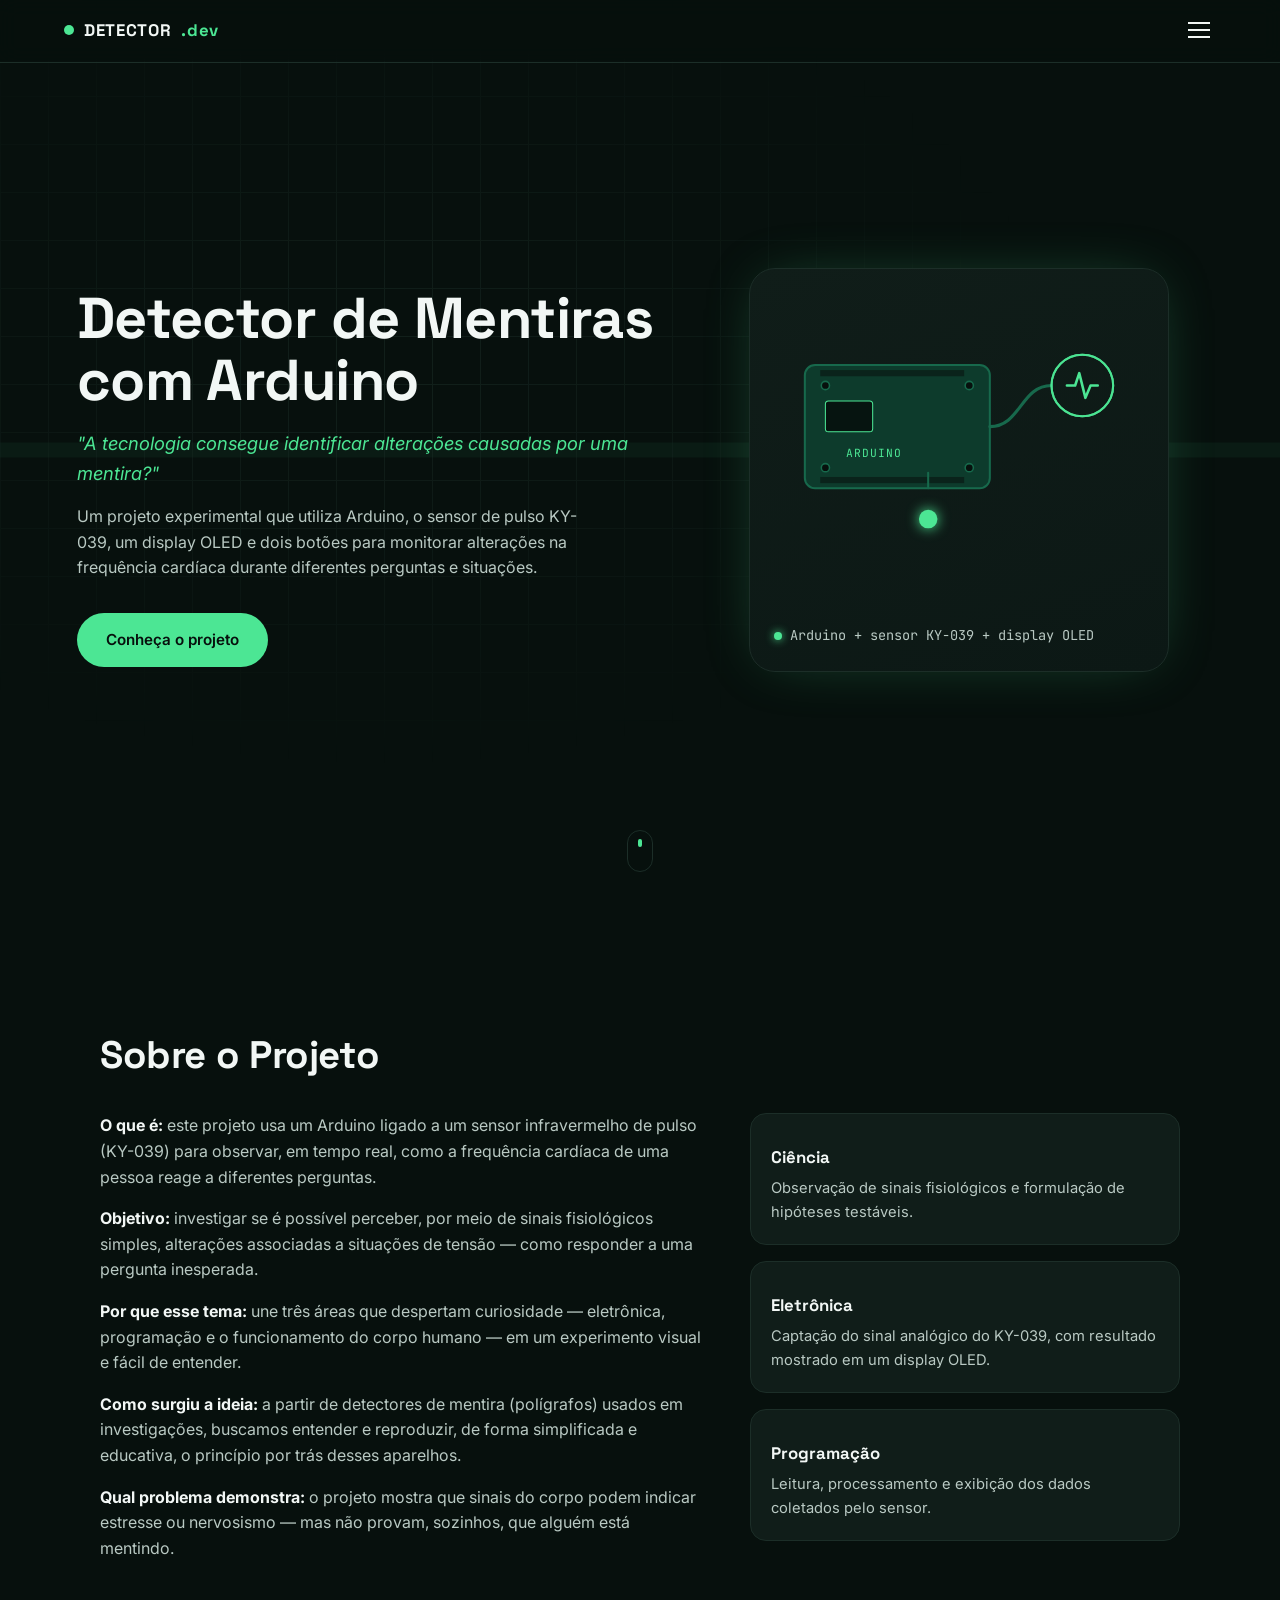
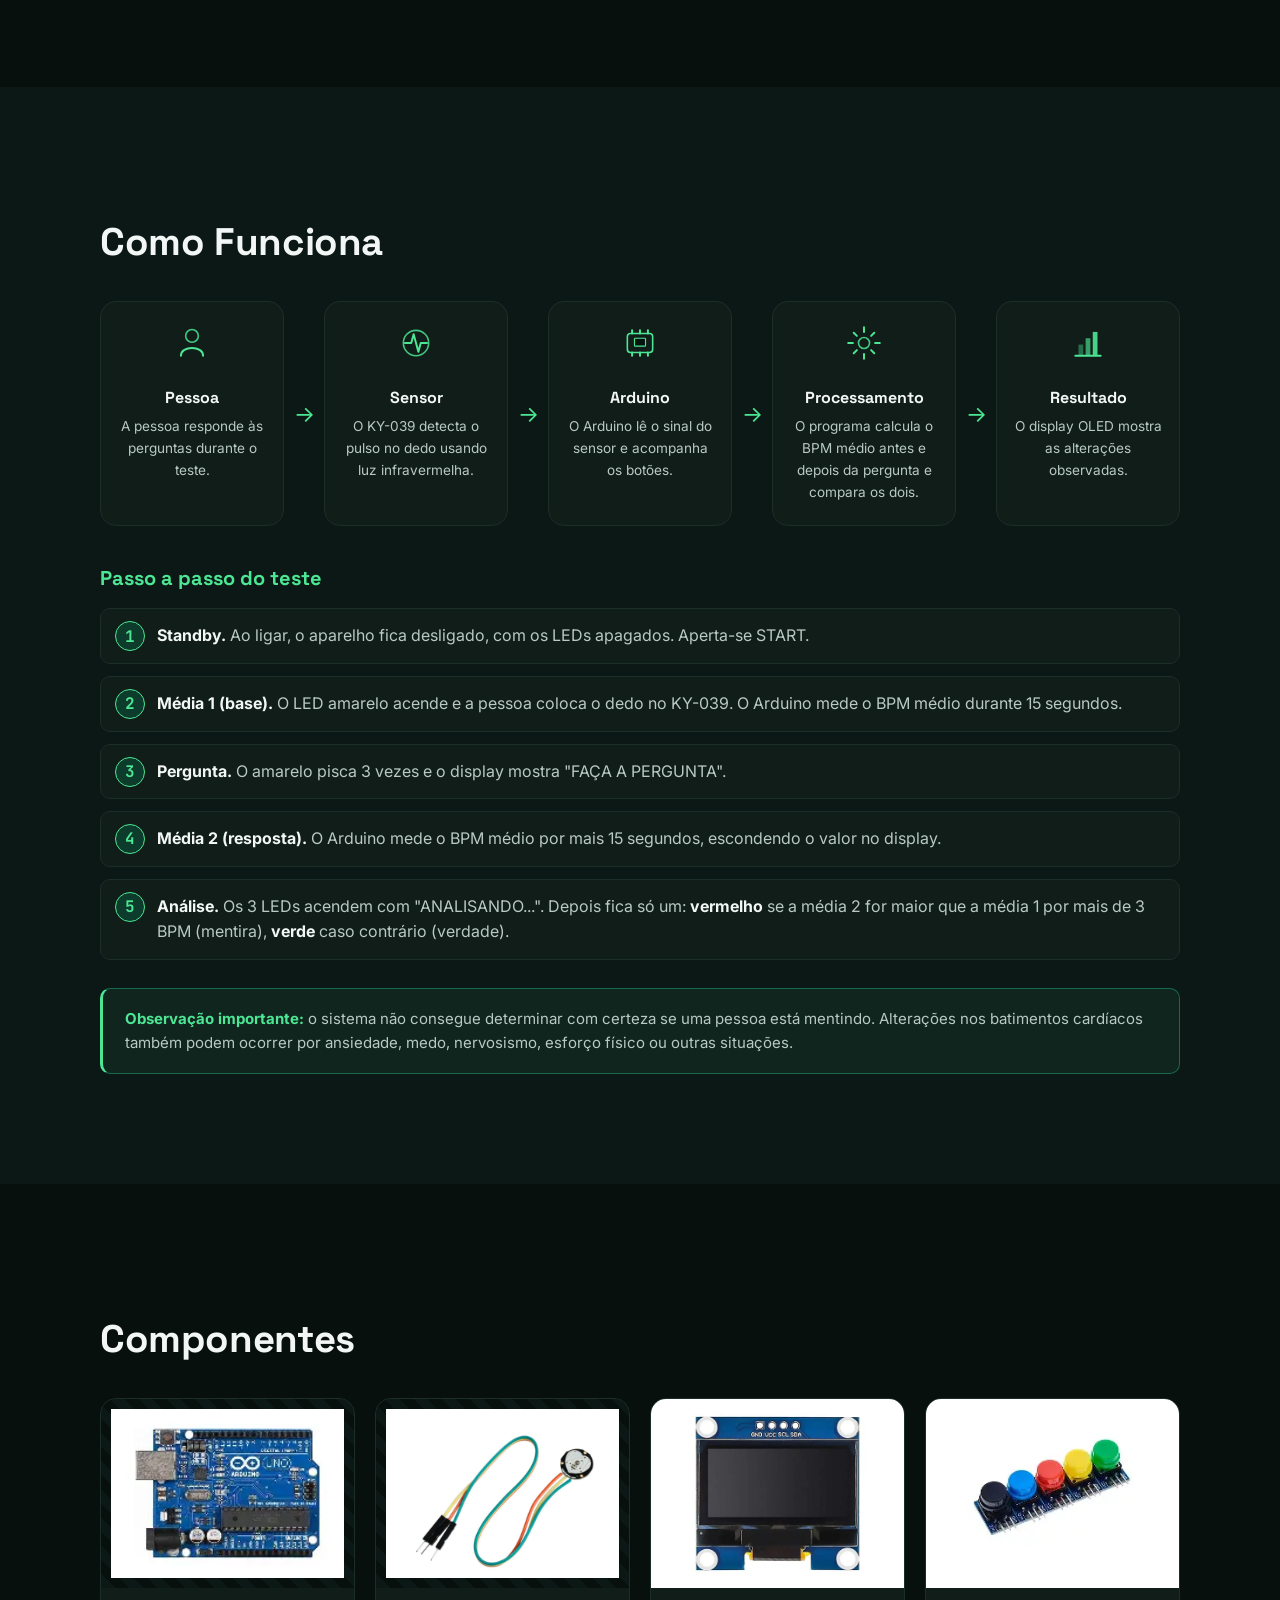
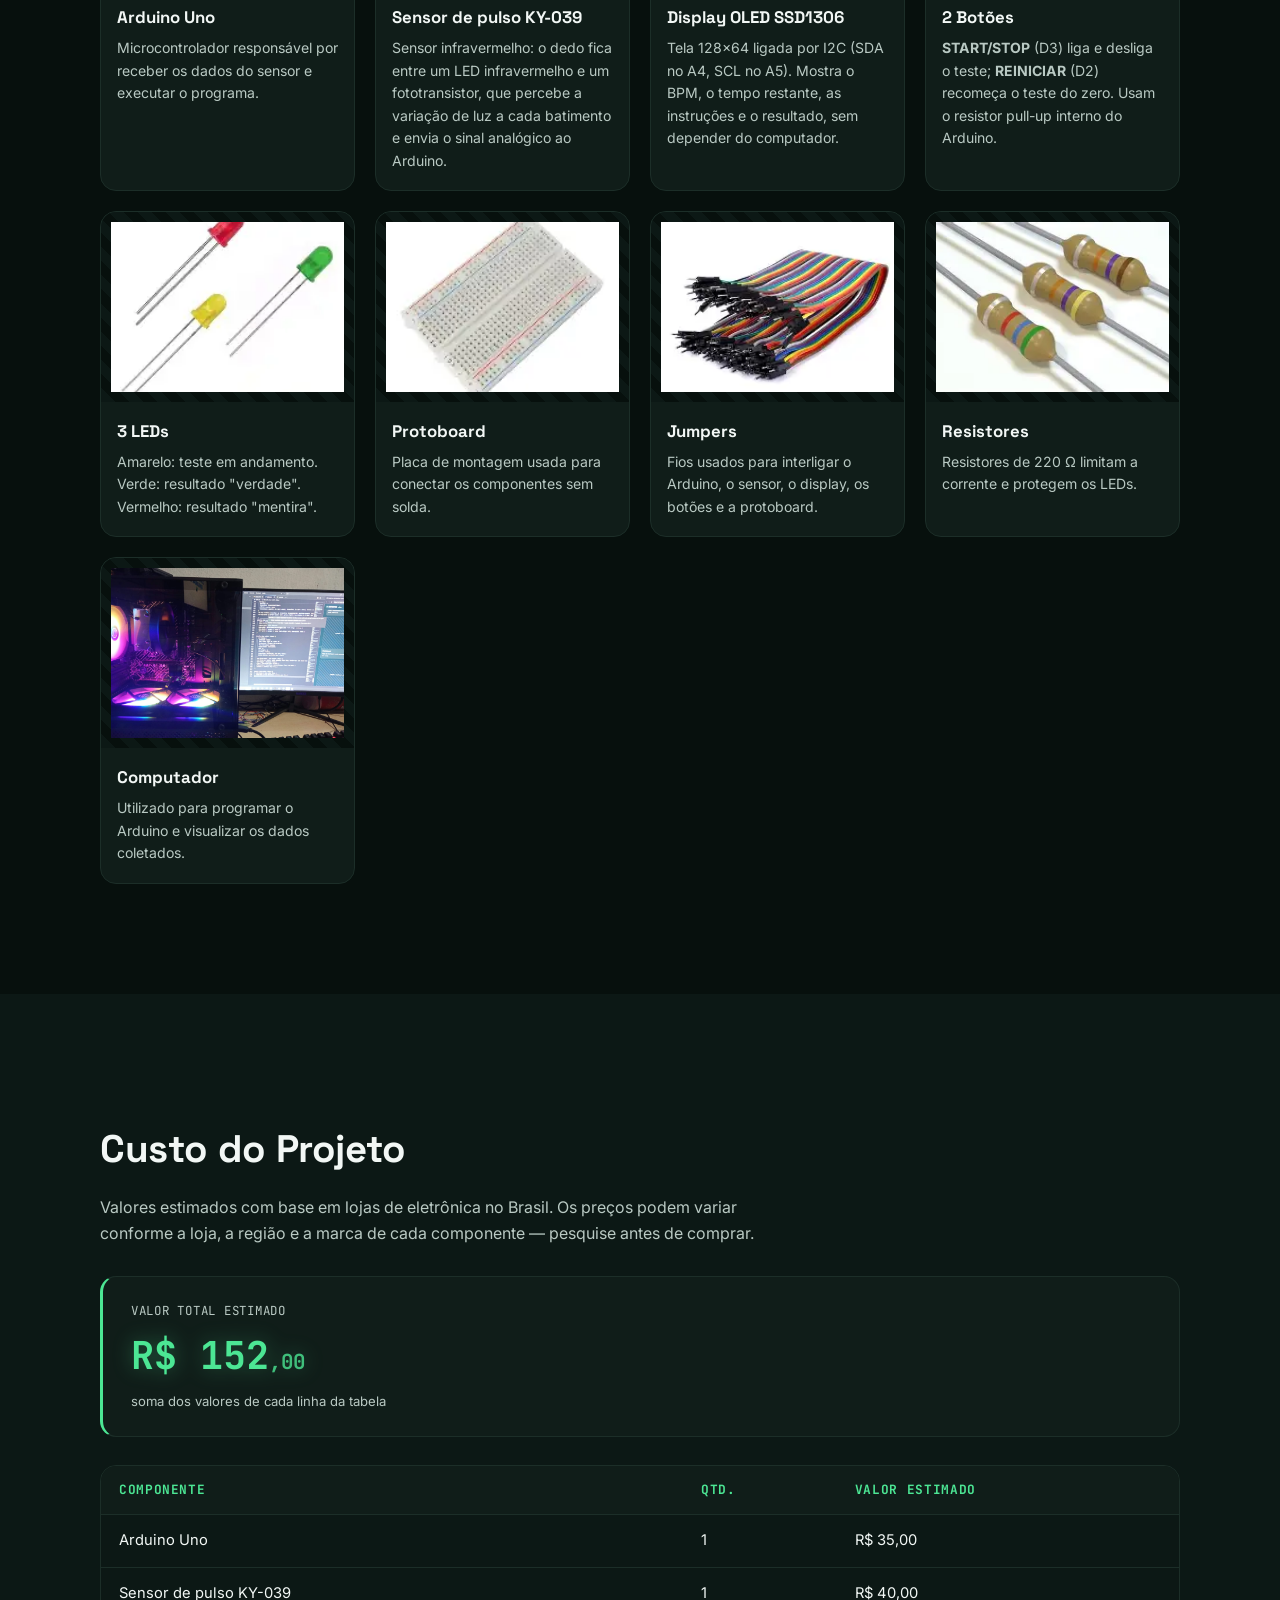
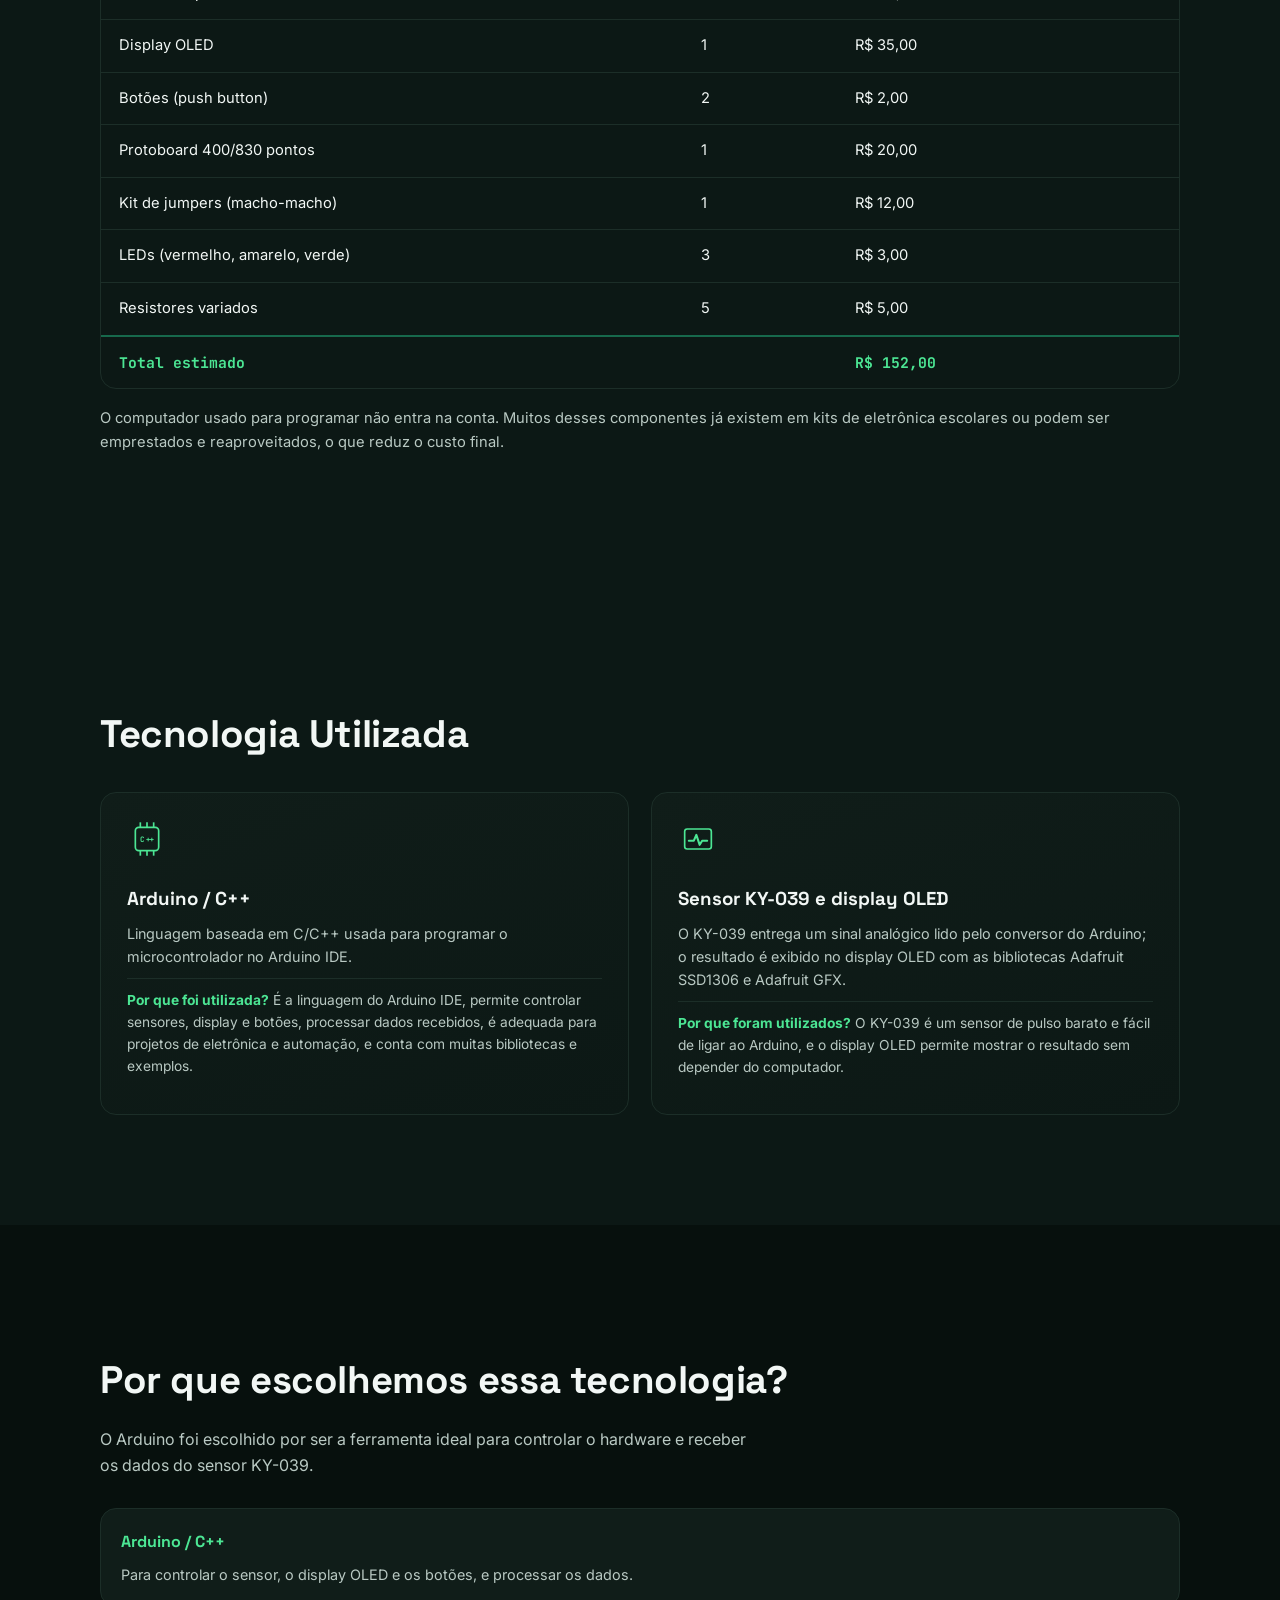
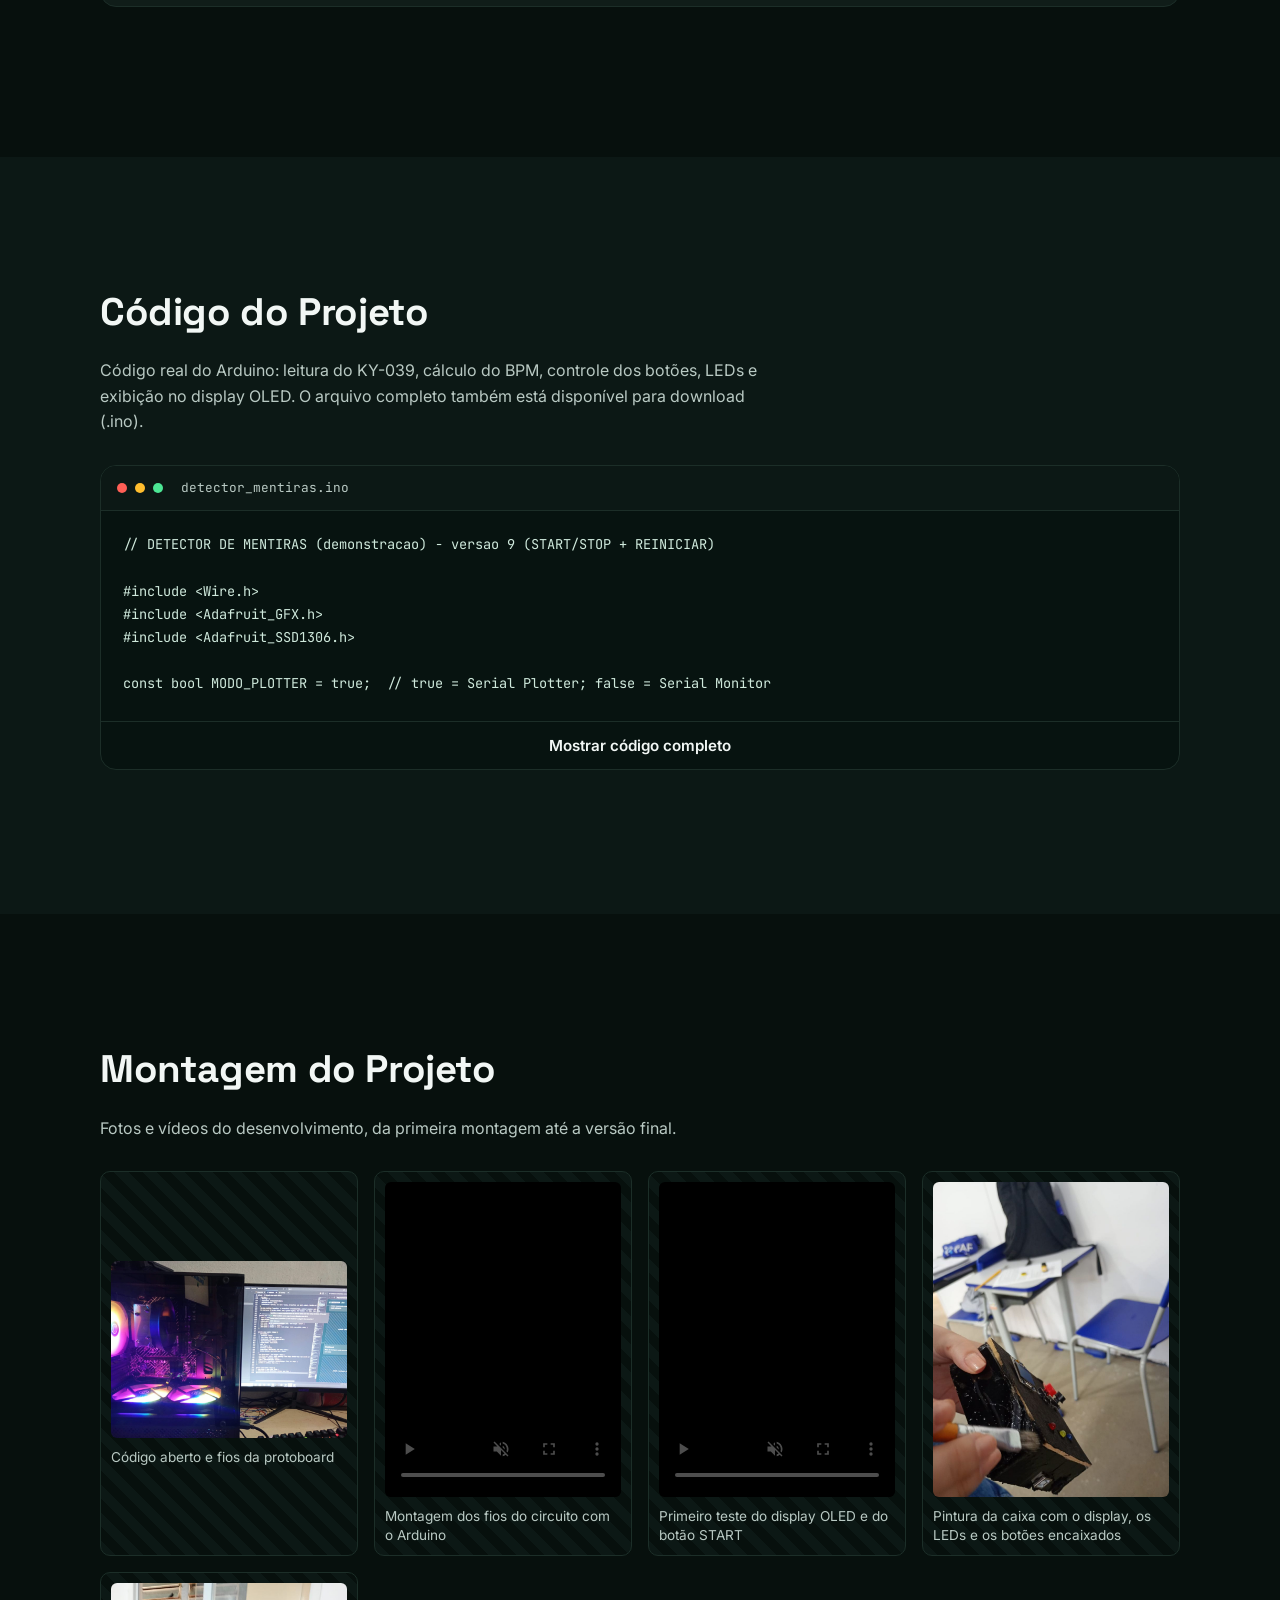
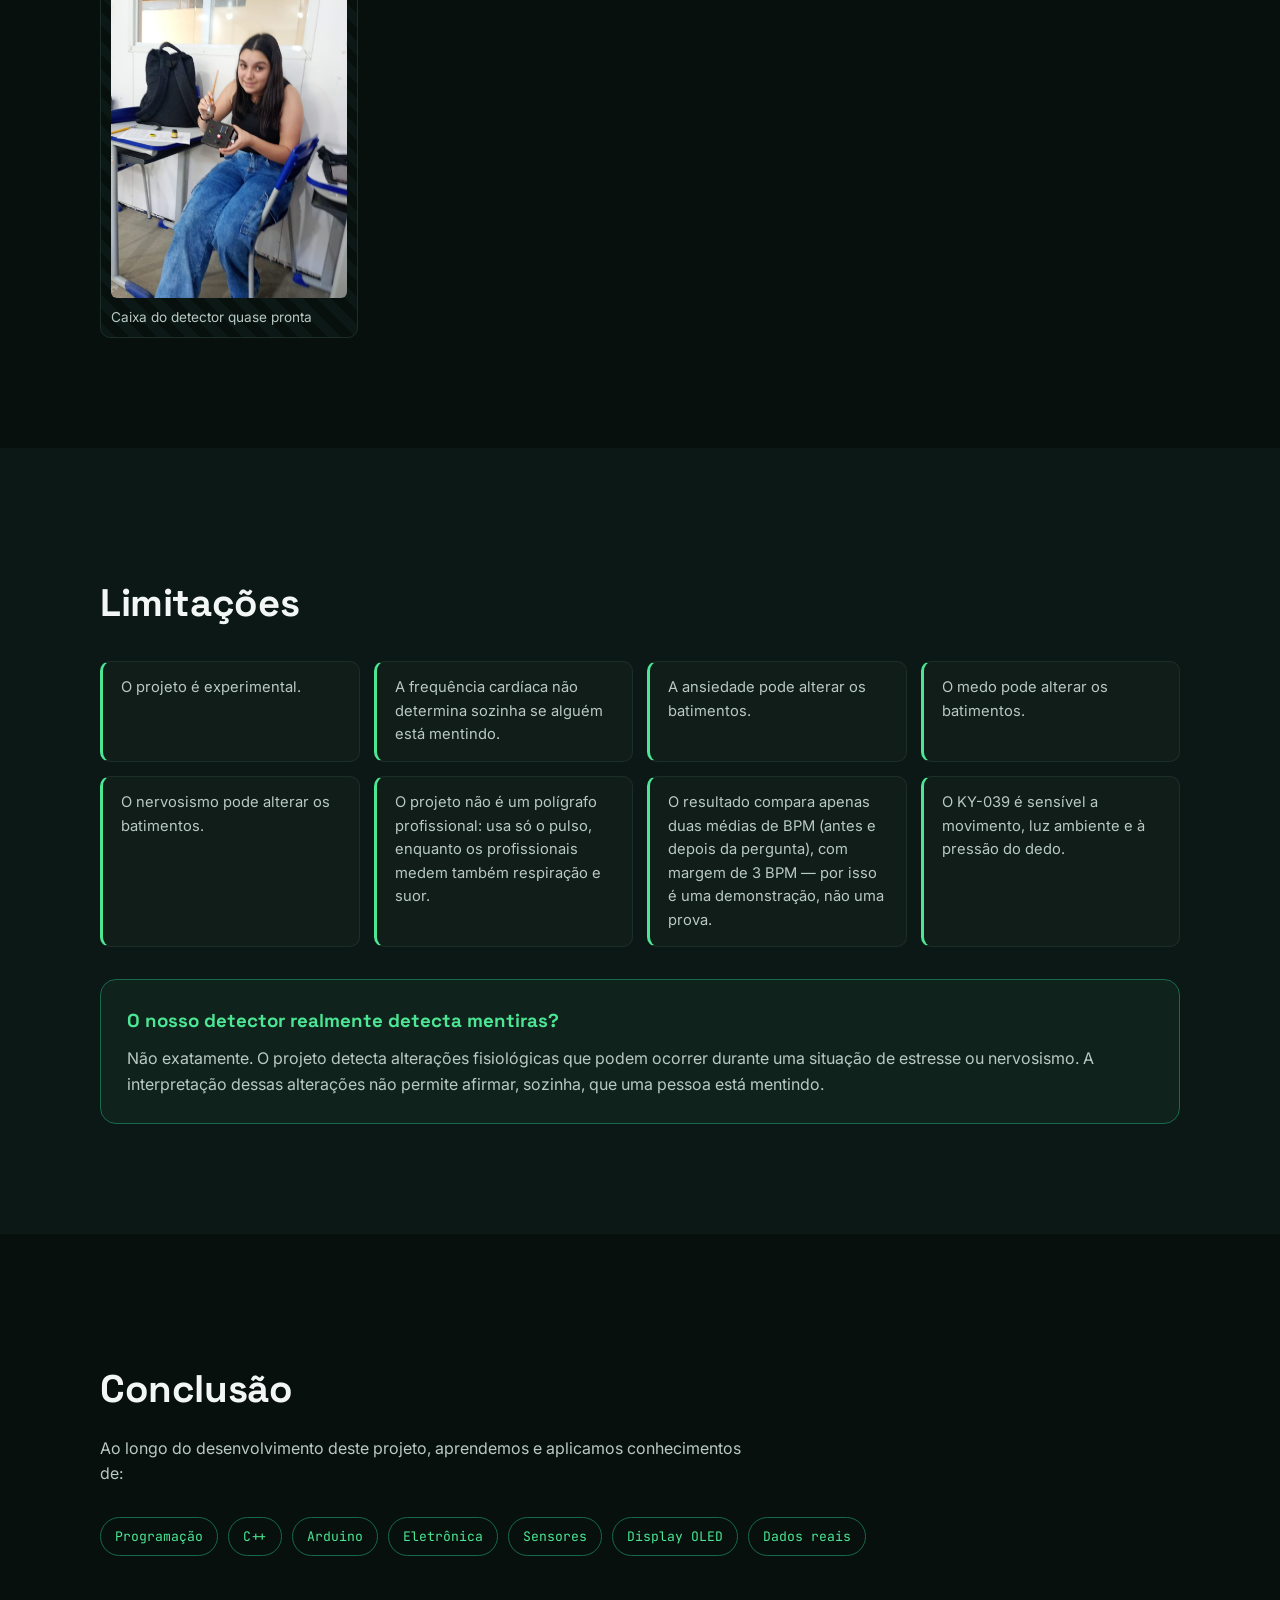
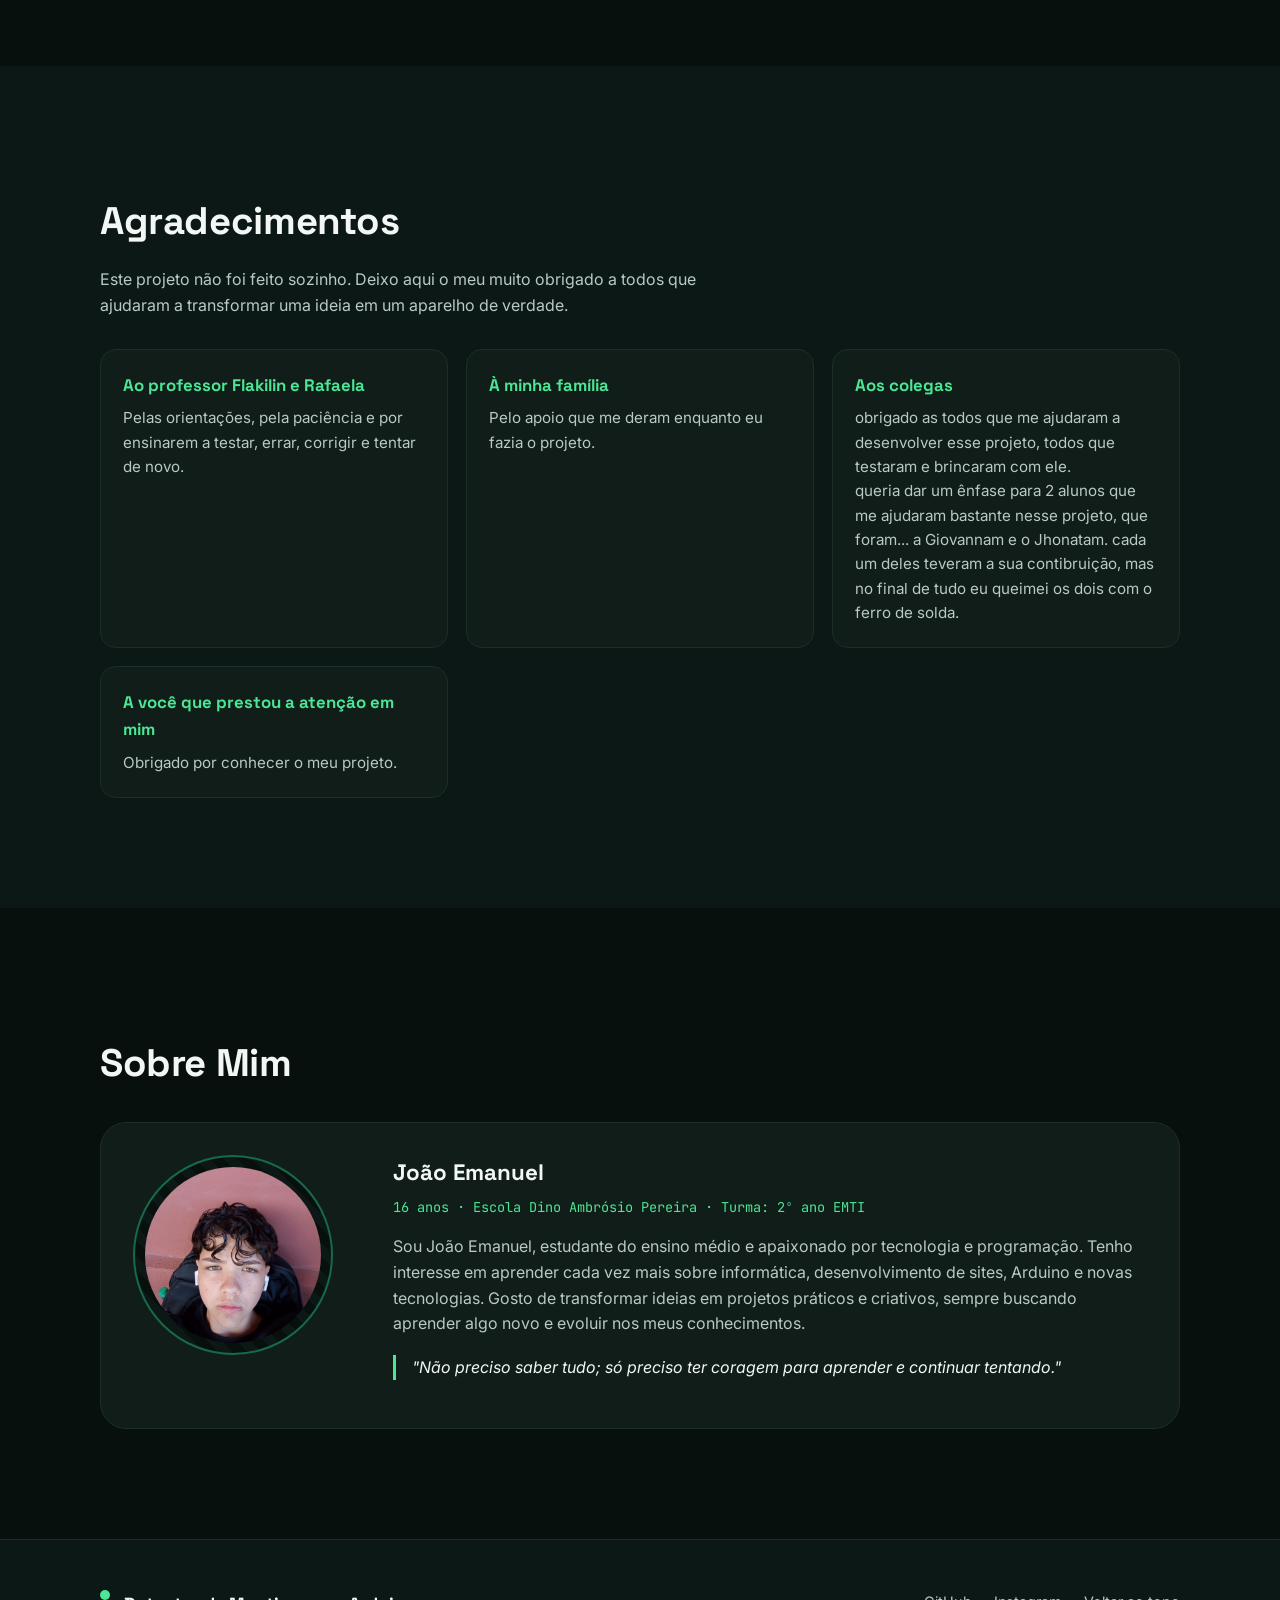
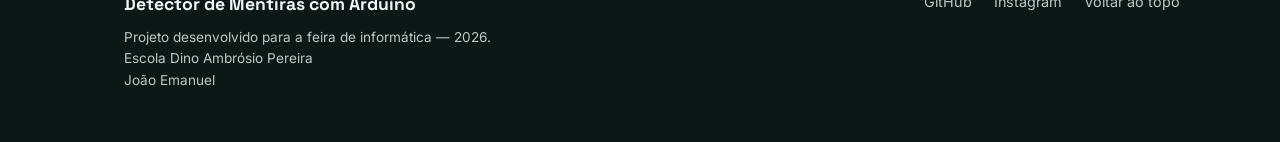
==== commit 42d21275: "Remove comments from detector_mentiras.ino code block Removed extensive comments related to the Ardu" ====
--- a/index.html
+++ b/index.html
@@ -464,36 +464,6 @@
         <span class="code-window-title">detector_mentiras.ino</span>
       </div>
       <pre class="code-block" id="codeBlock"><code>// DETECTOR DE MENTIRAS (demonstracao) - versao 9 (START/STOP + REINICIAR)
-// Arduino Uno + KY-039 + 3 LEDs + OLED SSD1306 128x64 (I2C) + 2 botoes
-//
-// PINOS
-//   Sensor KY-039 ......... A0
-//   LED verde ............. D8   (resistor 220 ohm)
-//   LED amarelo ........... D9   (resistor 220 ohm)
-//   LED vermelho .......... D10  (resistor 220 ohm)
-//   Botao REINICIAR ....... D2 e GND (pull-up interno, sem resistor)
-//   Botao START/STOP ...... D3 e GND (pull-up interno, sem resistor)
-//   OLED SDA .............. A4
-//   OLED SCL .............. A5
-//
-// FUNCIONAMENTO
-//   Ao ligar o Arduino fica DESLIGADO (standby): LEDs apagados.
-//   START/STOP (D3):
-//        desligado -&gt; inicia o teste
-//        teste rodando (ou resultado na tela) -&gt; desliga
-//   REINICIAR (D2): recomeca o teste do zero (so com o teste ligado)
-//
-//   Teste: amarelo acende -&gt; media 1 (10 s) -&gt; amarelo pisca 3x
-//   -&gt; &quot;FACA A PERGUNTA&quot; -&gt; media 2 (15 s) -&gt; 3 LEDs + &quot;ANALISANDO...&quot;
-//   -&gt; fica so o LED do resultado:
-//        media 2 &gt; media 1  = VERMELHO (mentira)
-//        media 2 &lt;= media 1 = VERDE (verdade)
-//
-// BIBLIOTECAS: &quot;Adafruit SSD1306&quot; e &quot;Adafruit GFX Library&quot;
-//
-// SERIAL (9600 baud)
-//   MODO_PLOTTER = true  -&gt; abra o Serial Plotter (grafico do pulso)
-//   MODO_PLOTTER = false -&gt; abra o Serial Monitor (textos)
 
 #include &lt;Wire.h&gt;
 #include &lt;Adafruit_GFX.h&gt;
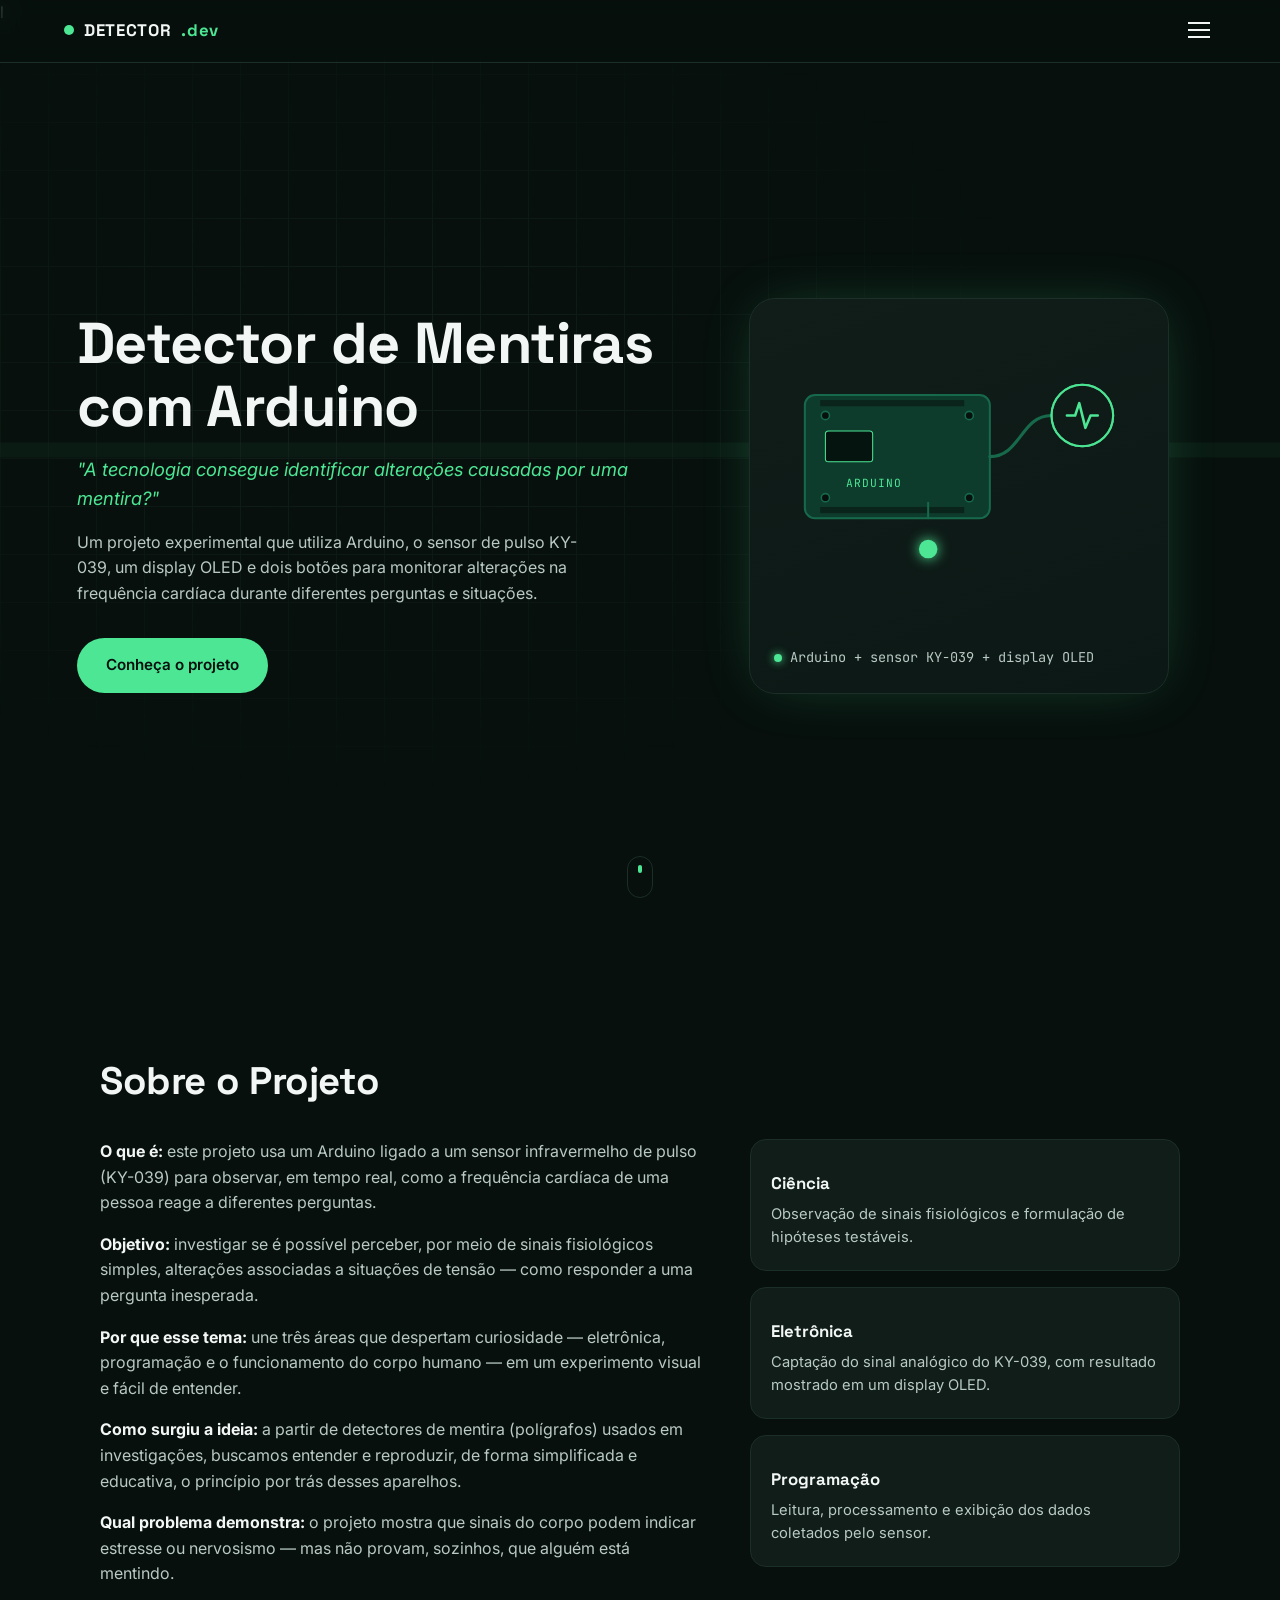
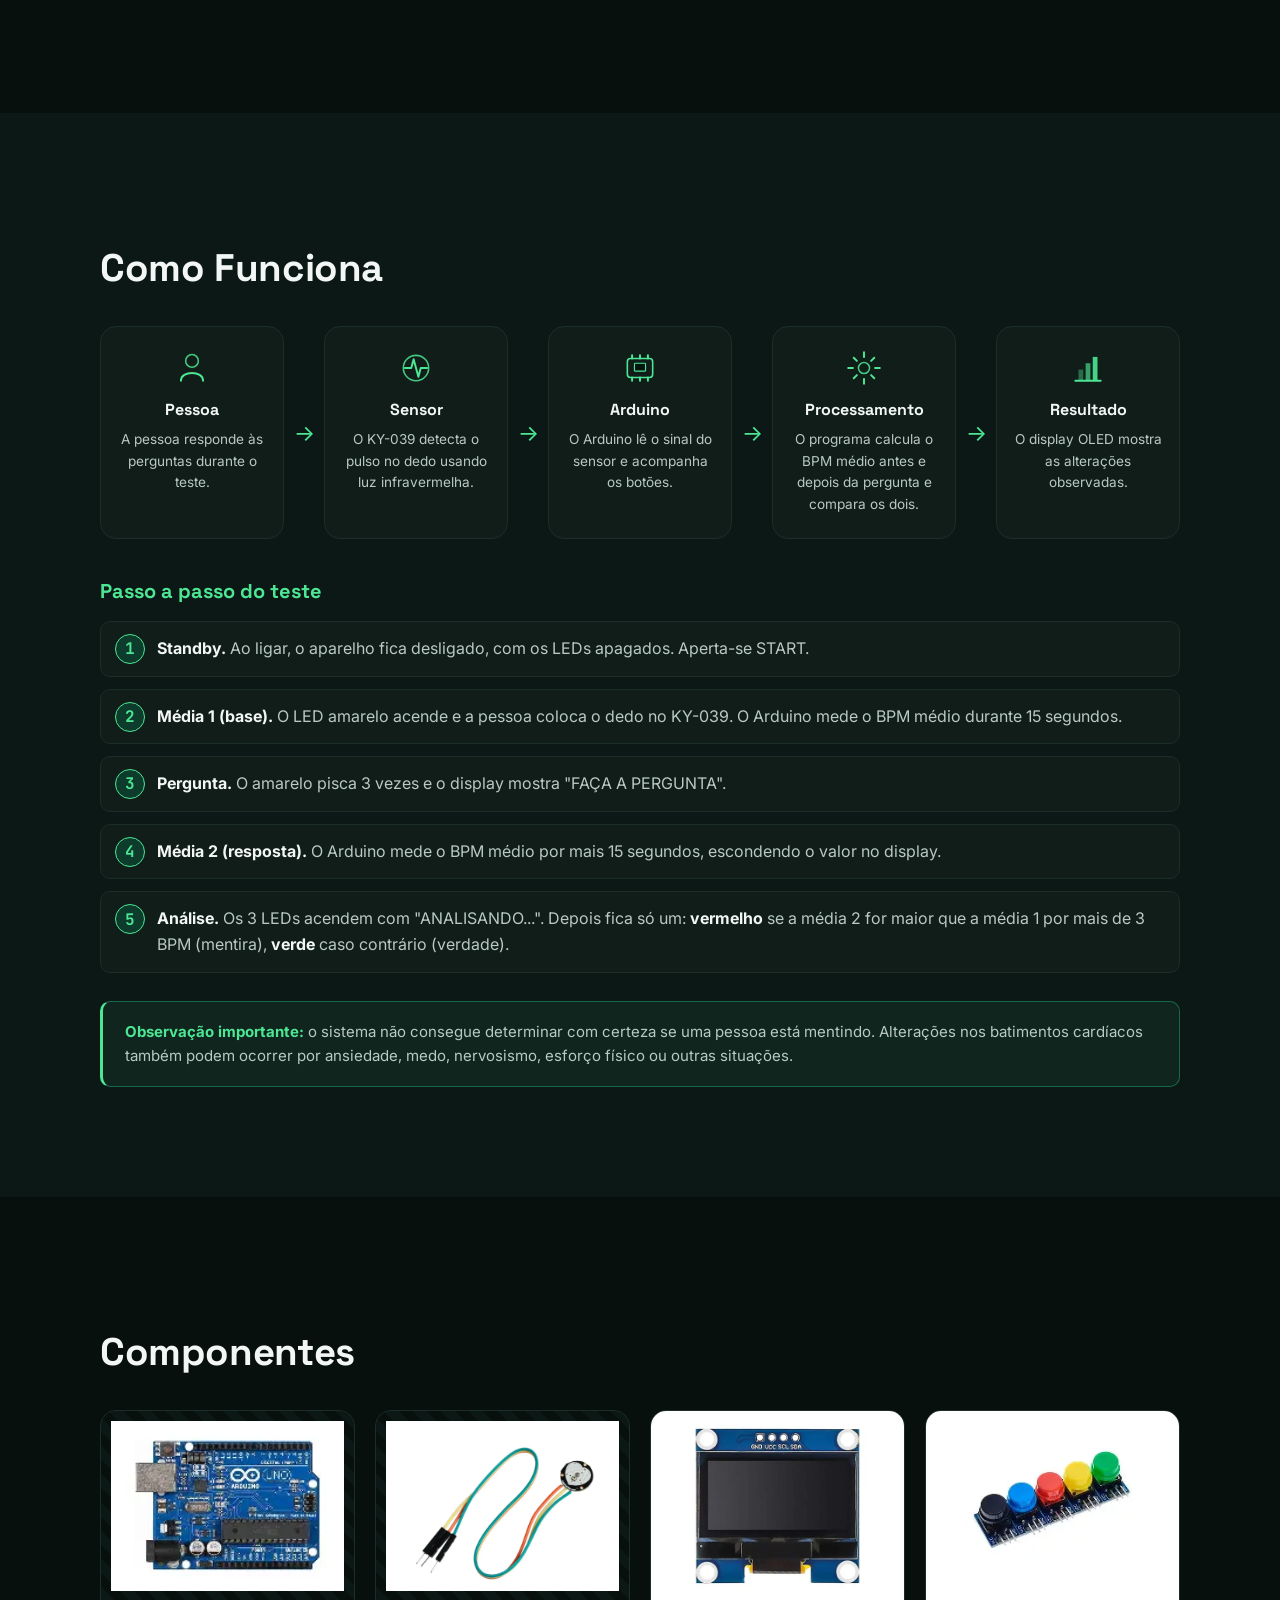
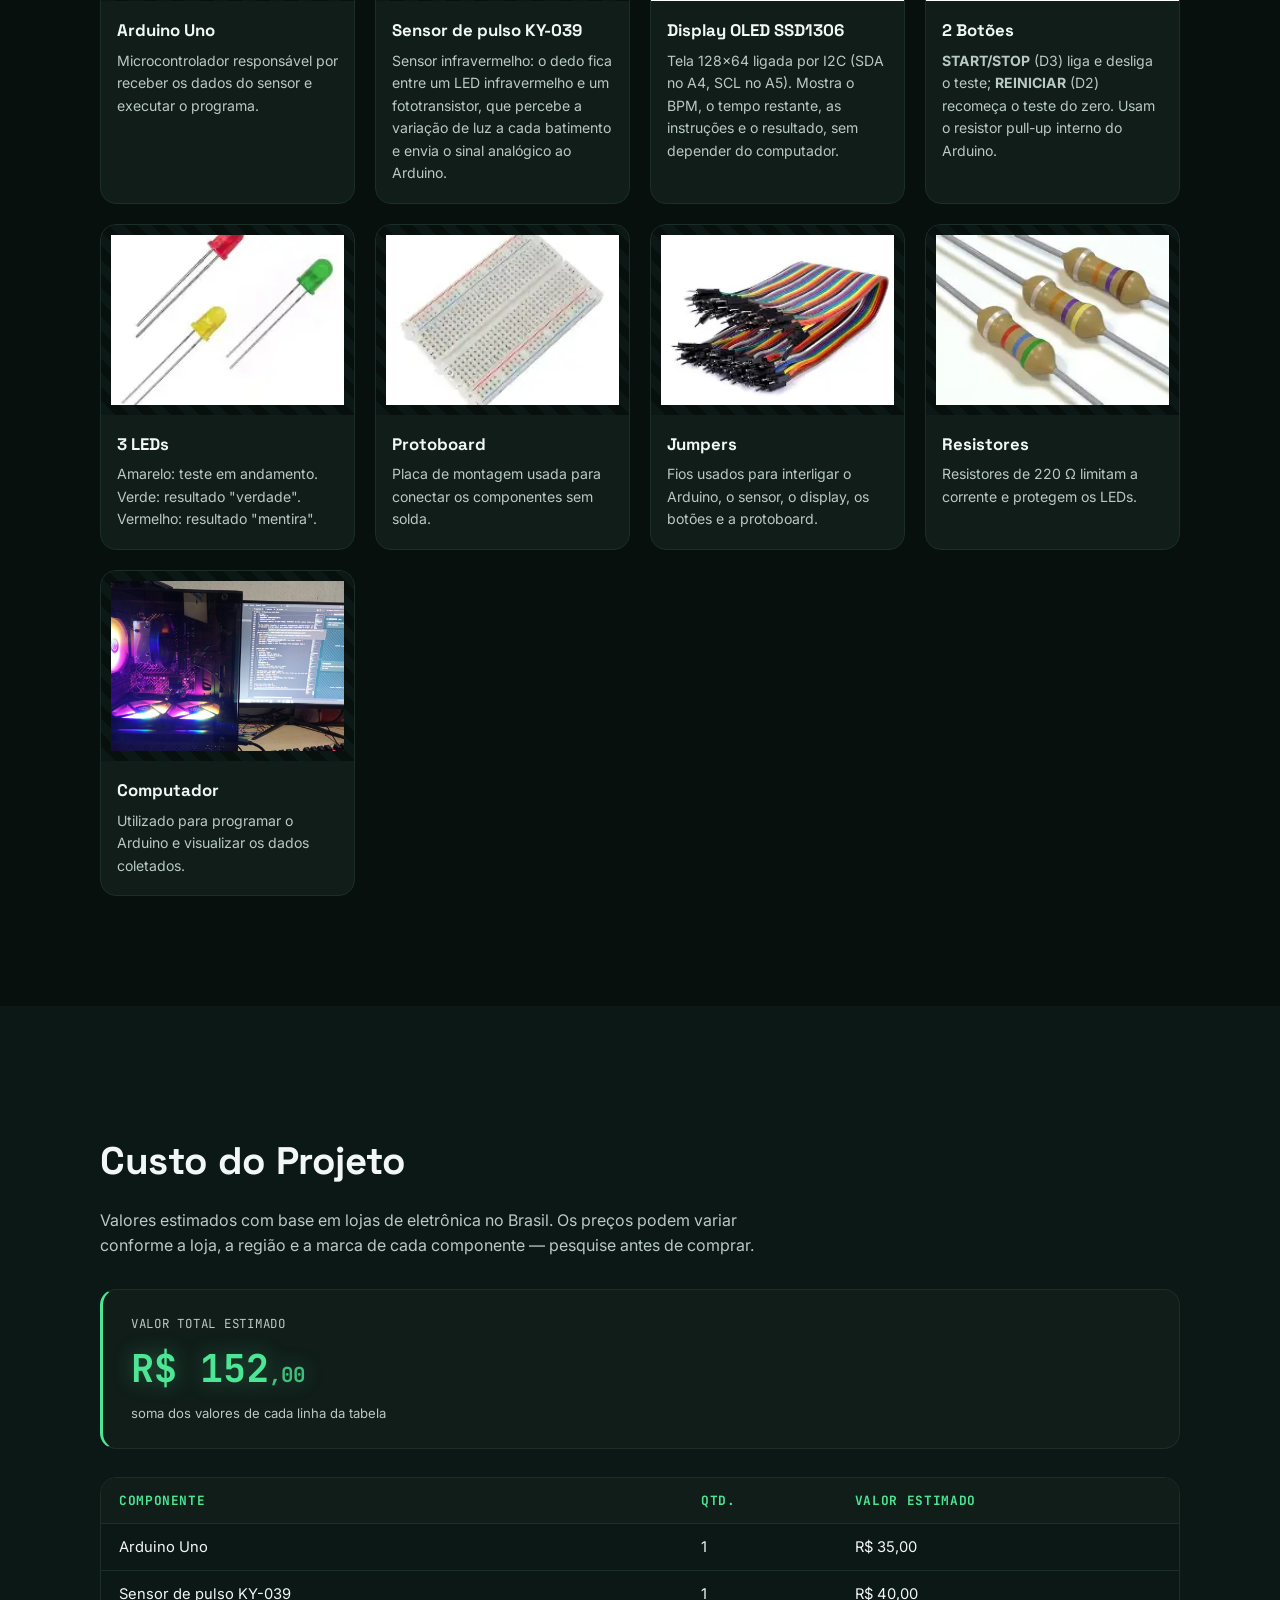
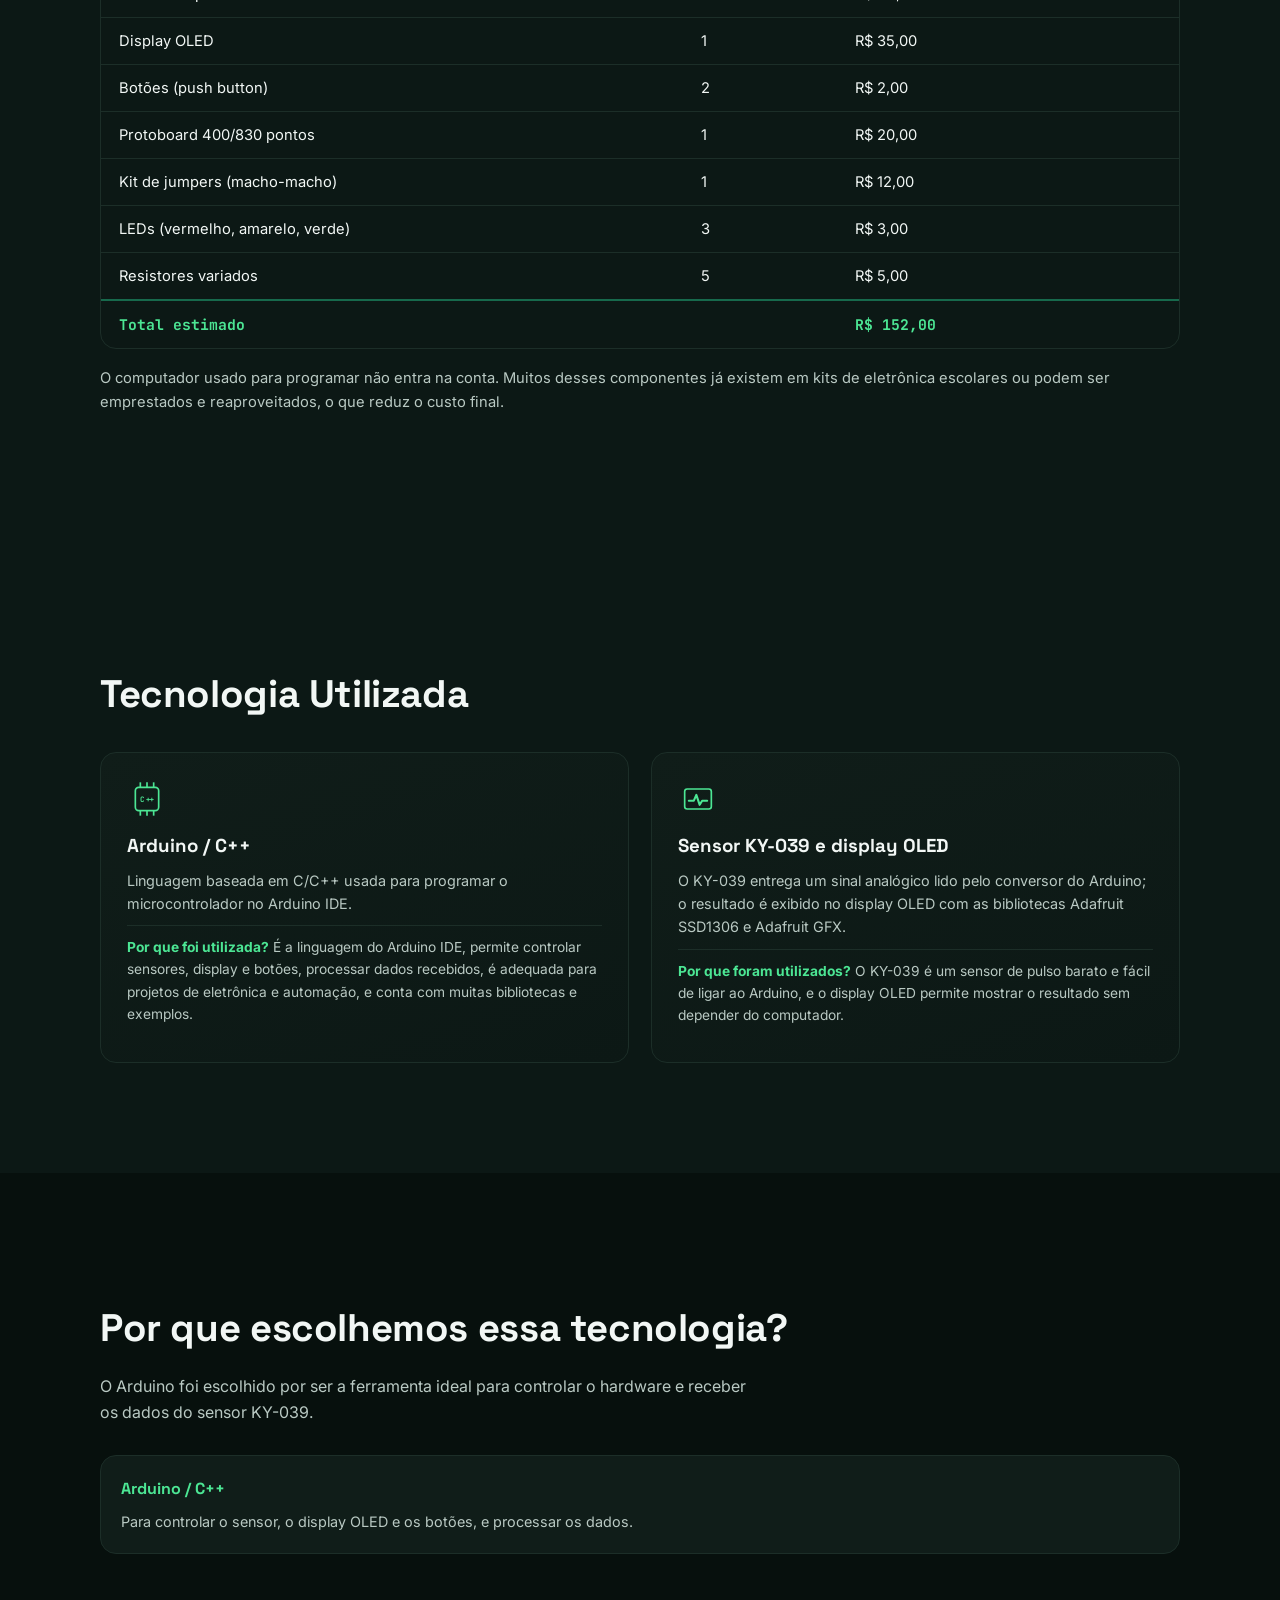
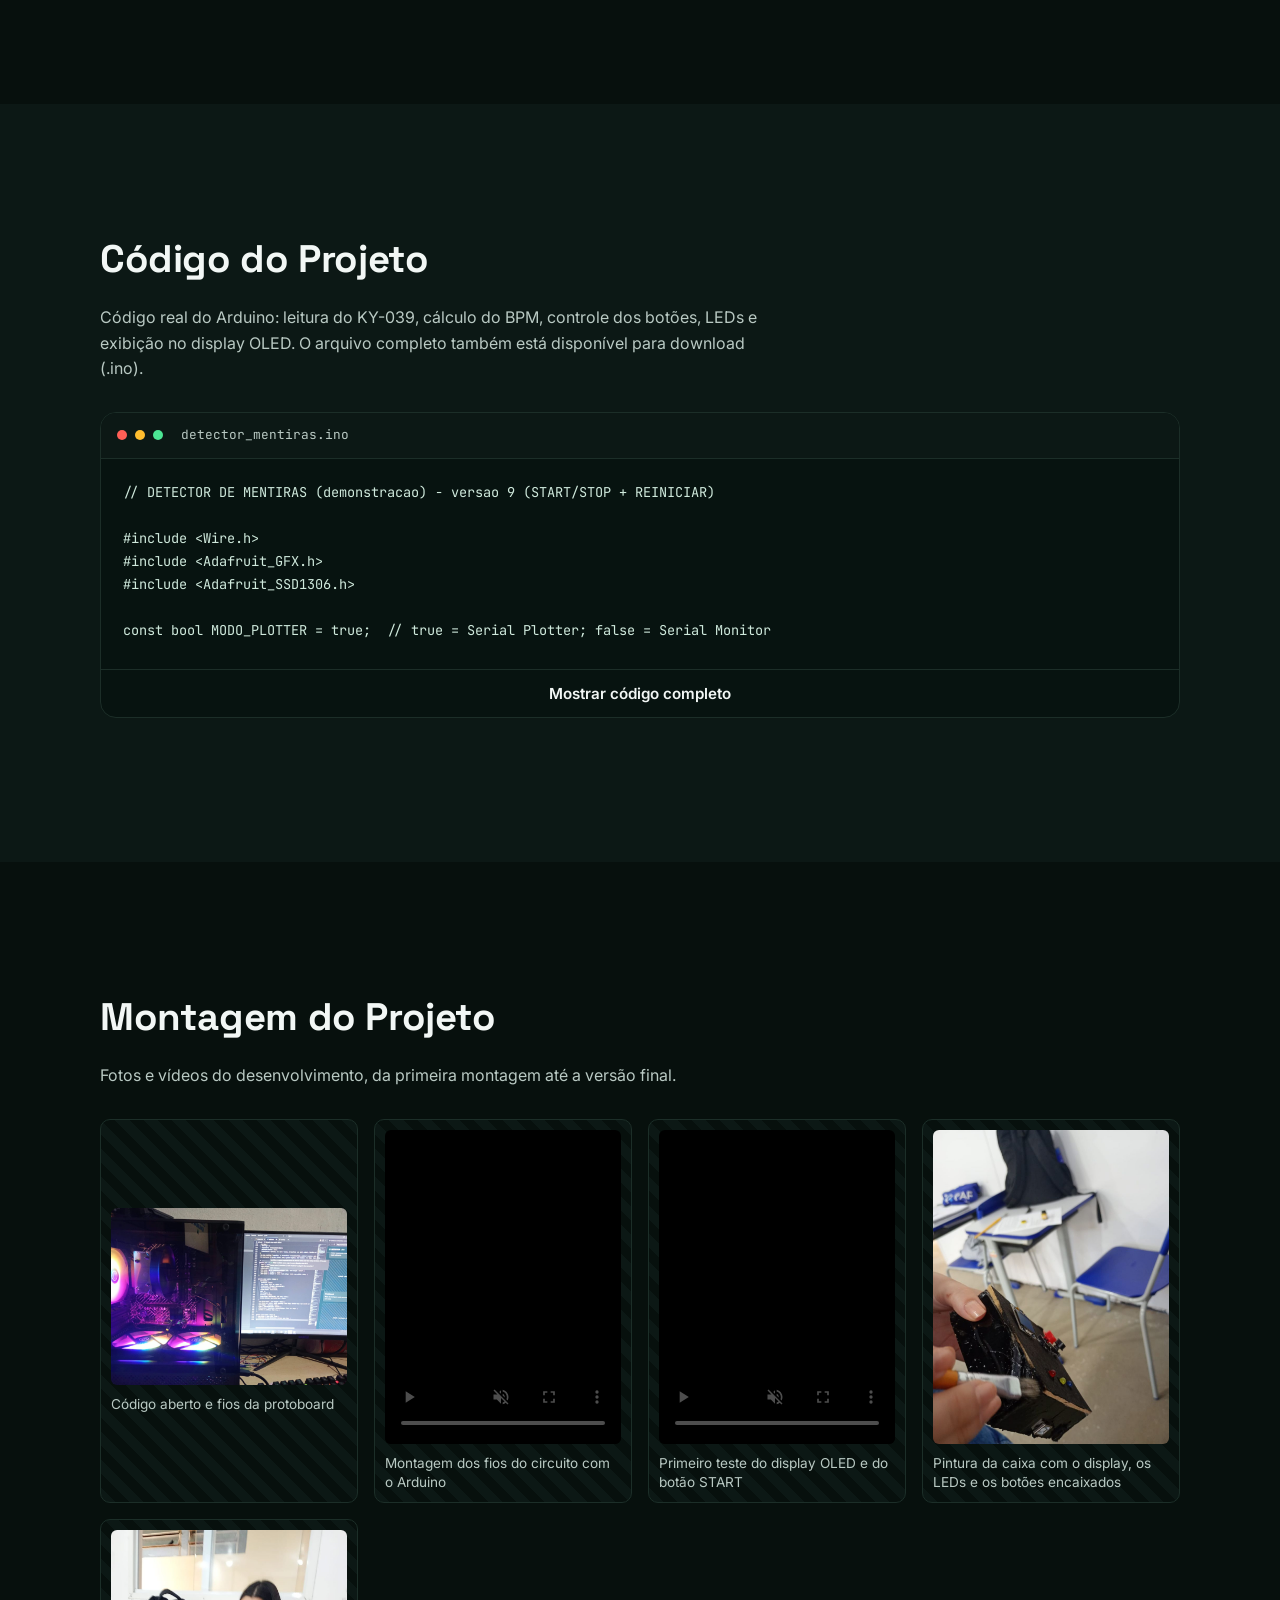
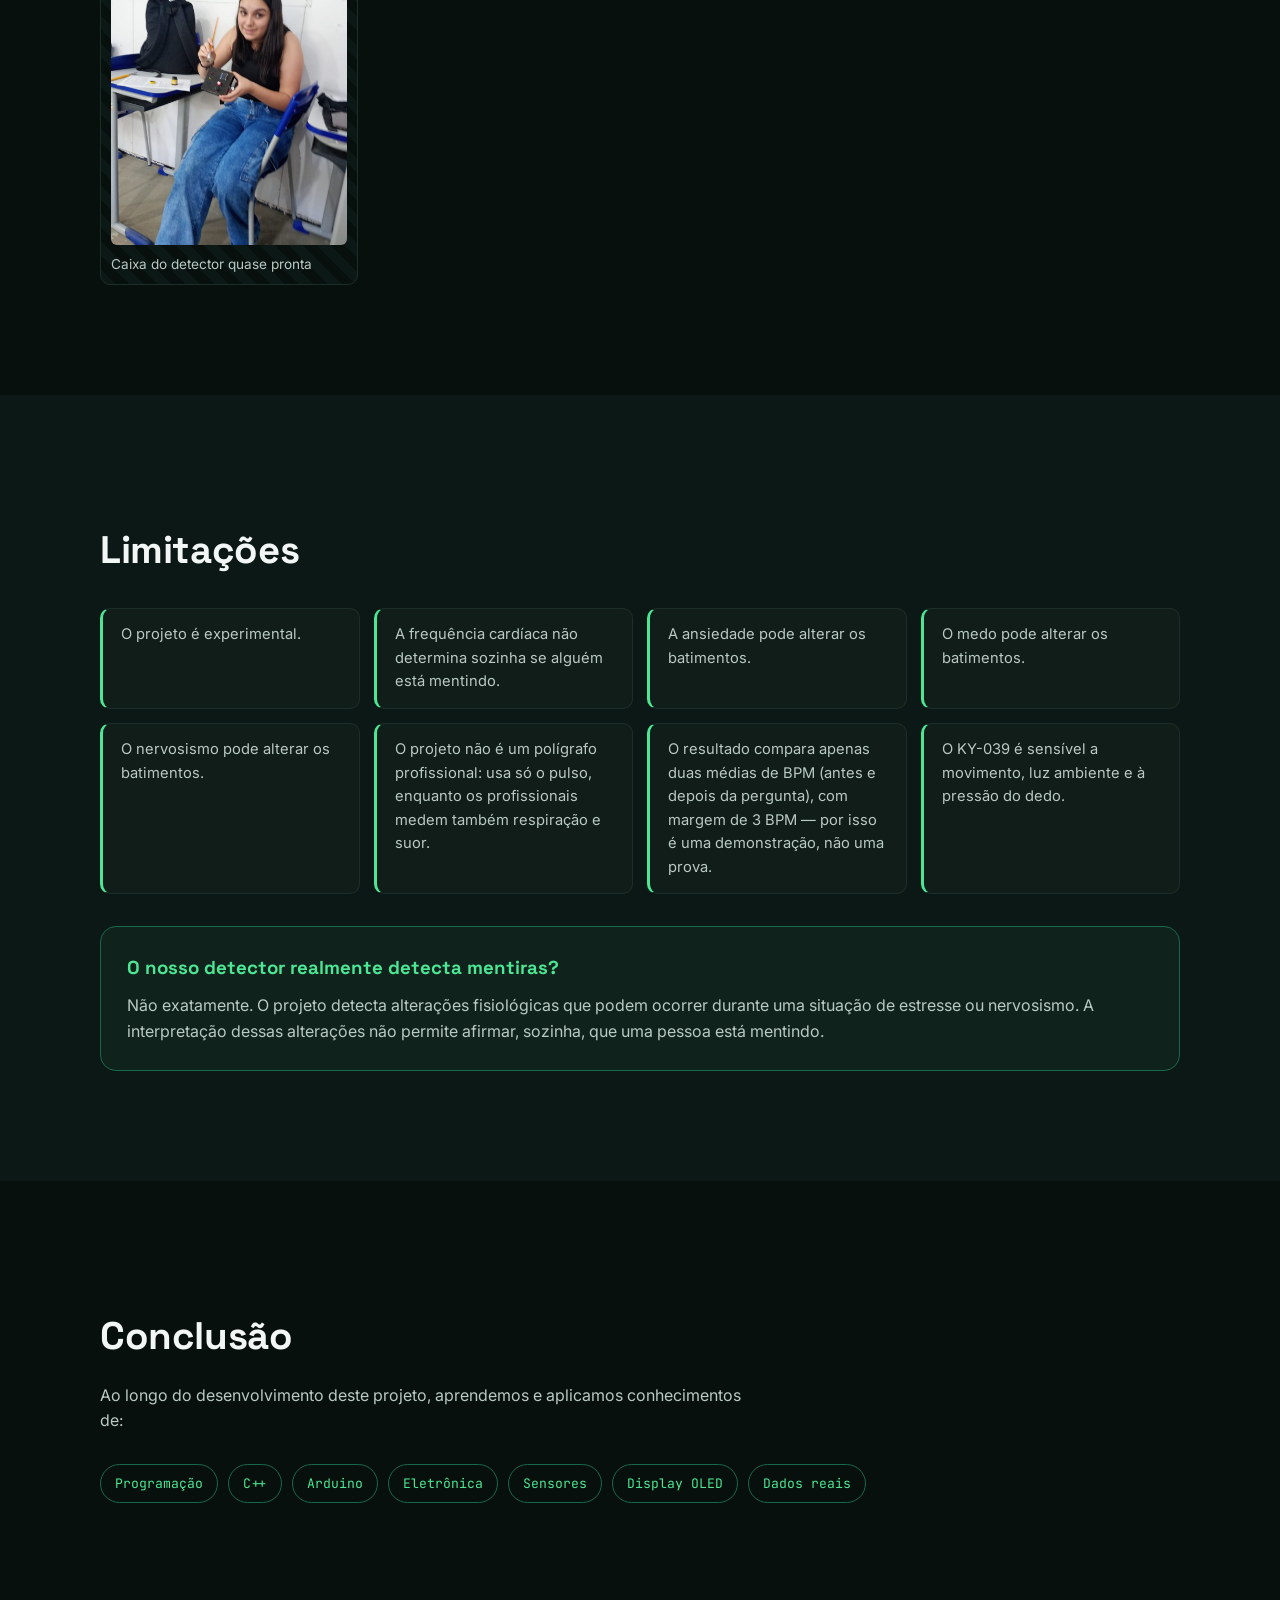
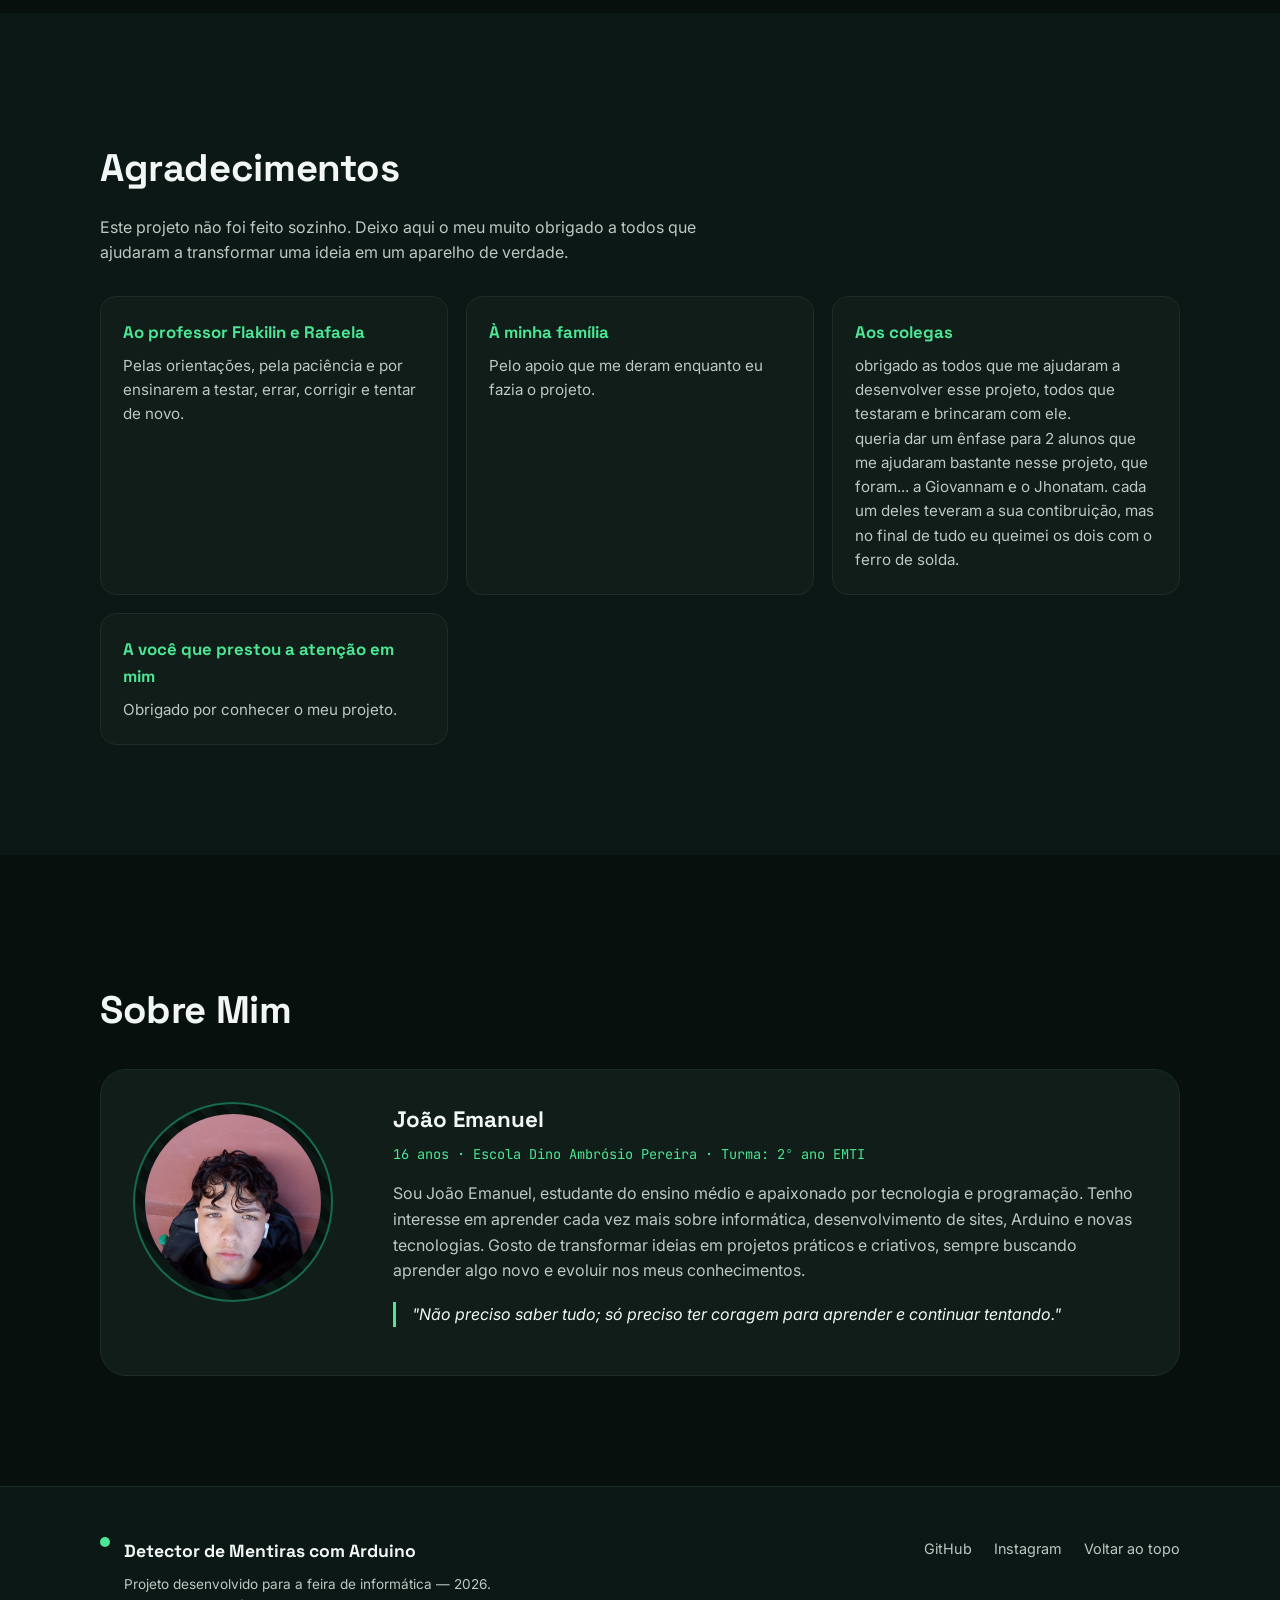
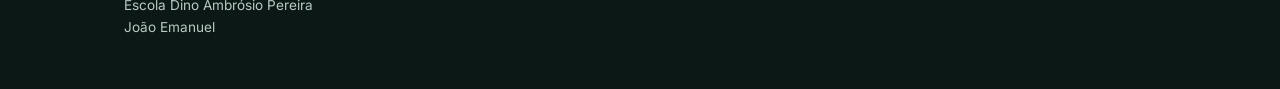
==== commit 1cc4bc6f: "Fix DOCTYPE declaration in index.html" ====
--- a/index.html
+++ b/index.html
@@ -1,4 +1,4 @@
-<!DOCTYPE html>
+l<!DOCTYPE html>
 <html lang="pt-BR">
 <head>
 <meta charset="UTF-8">
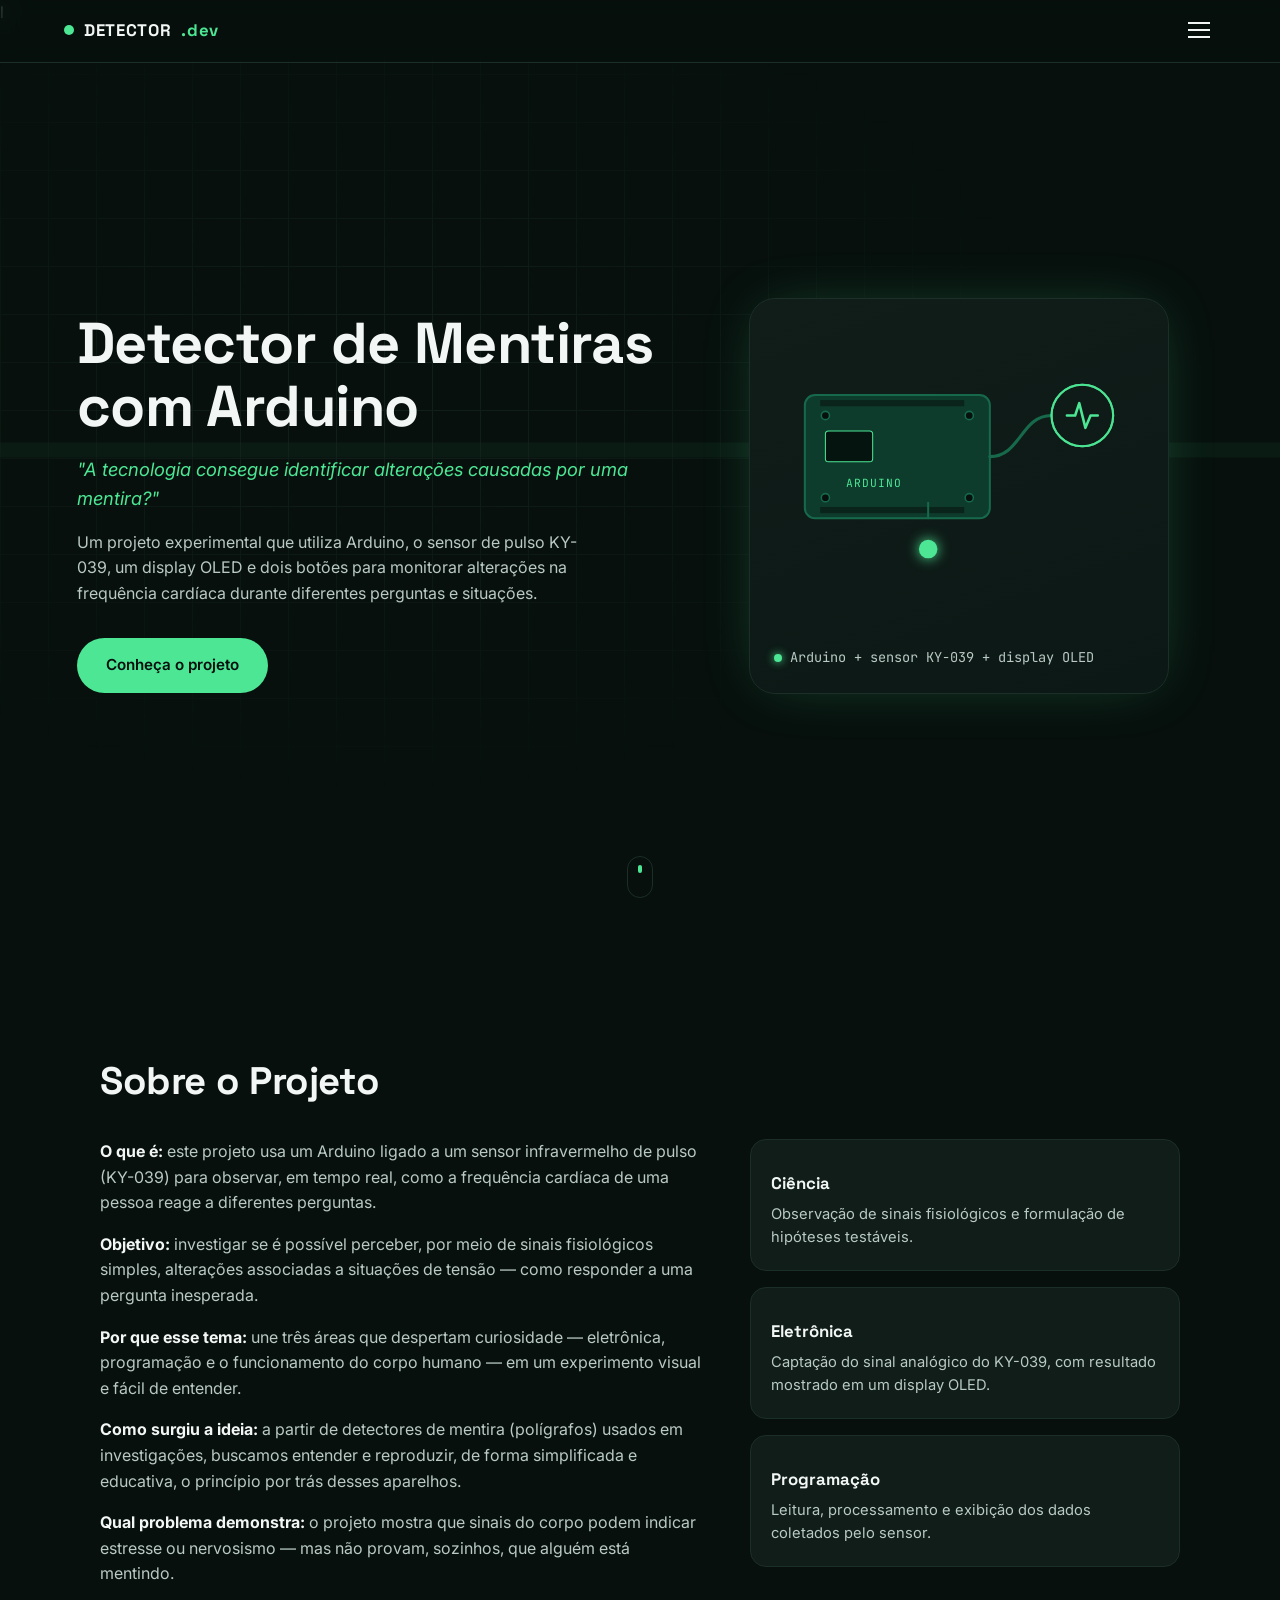
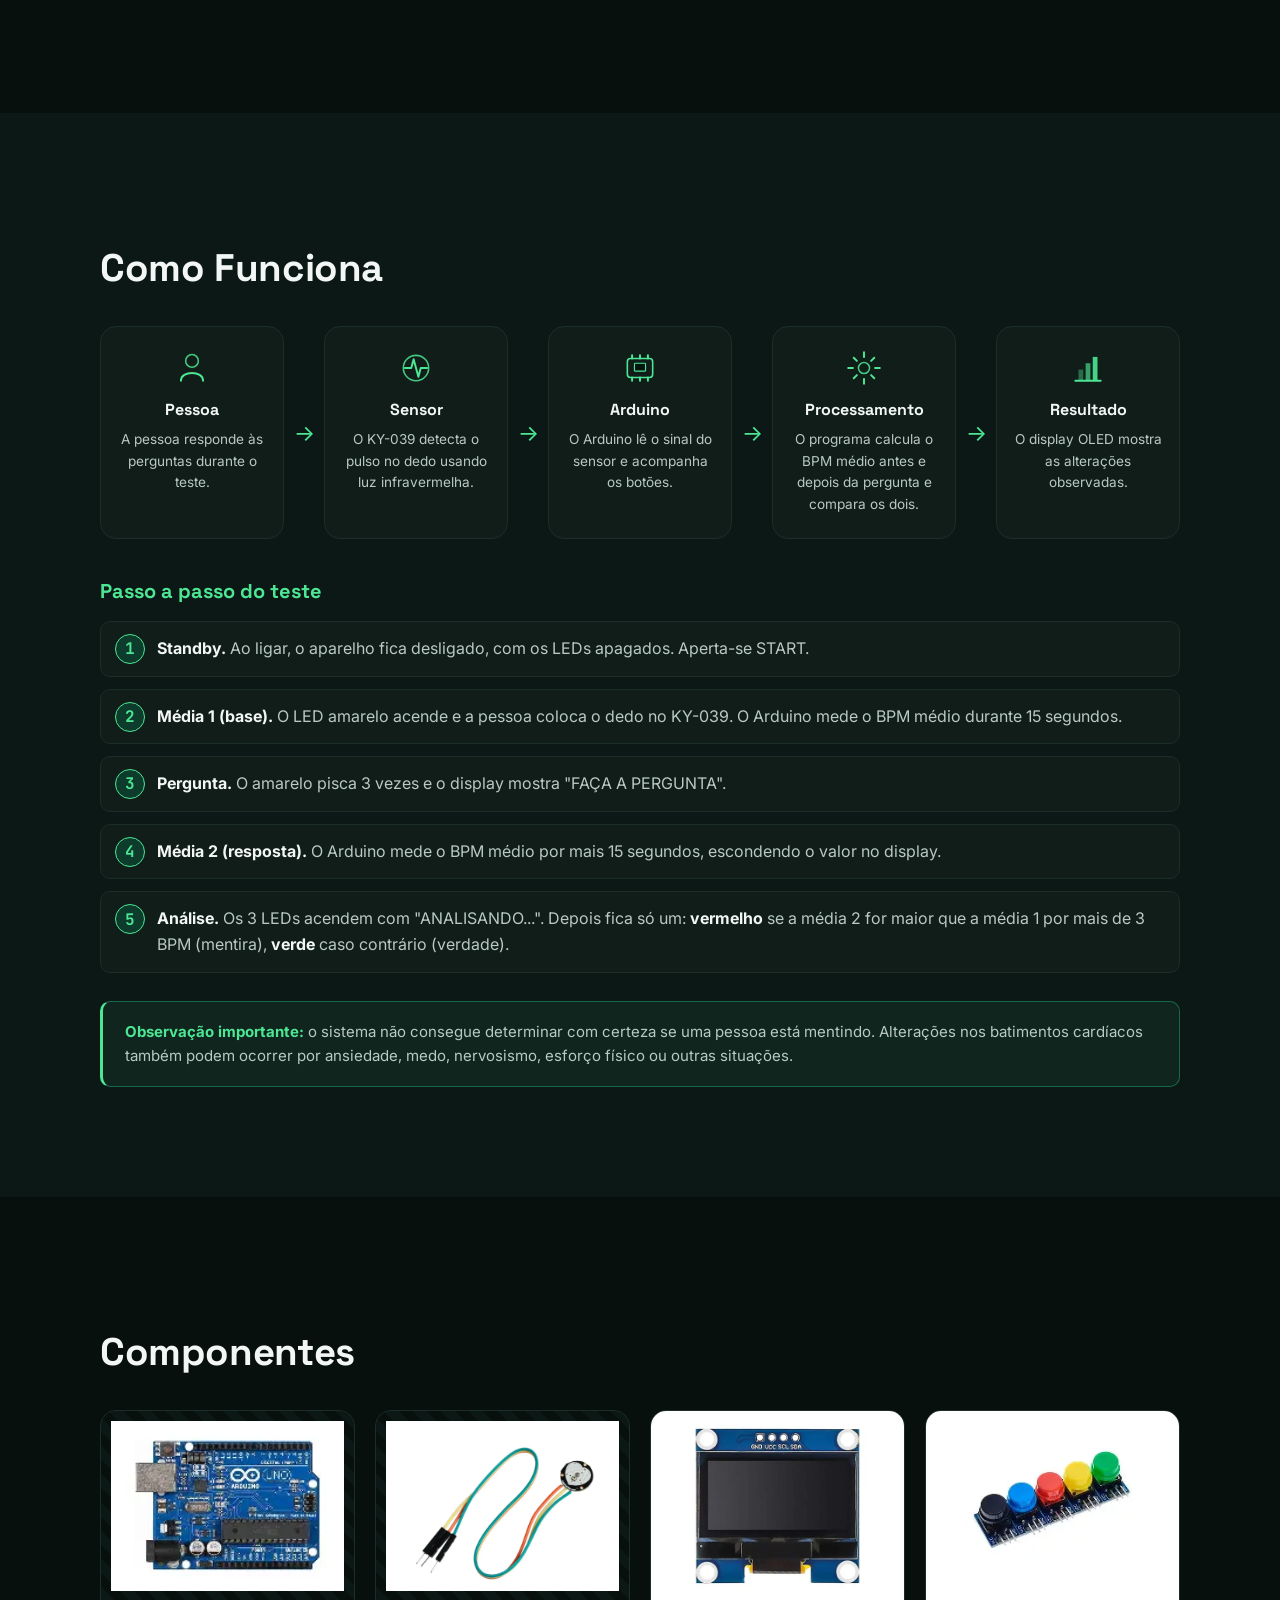
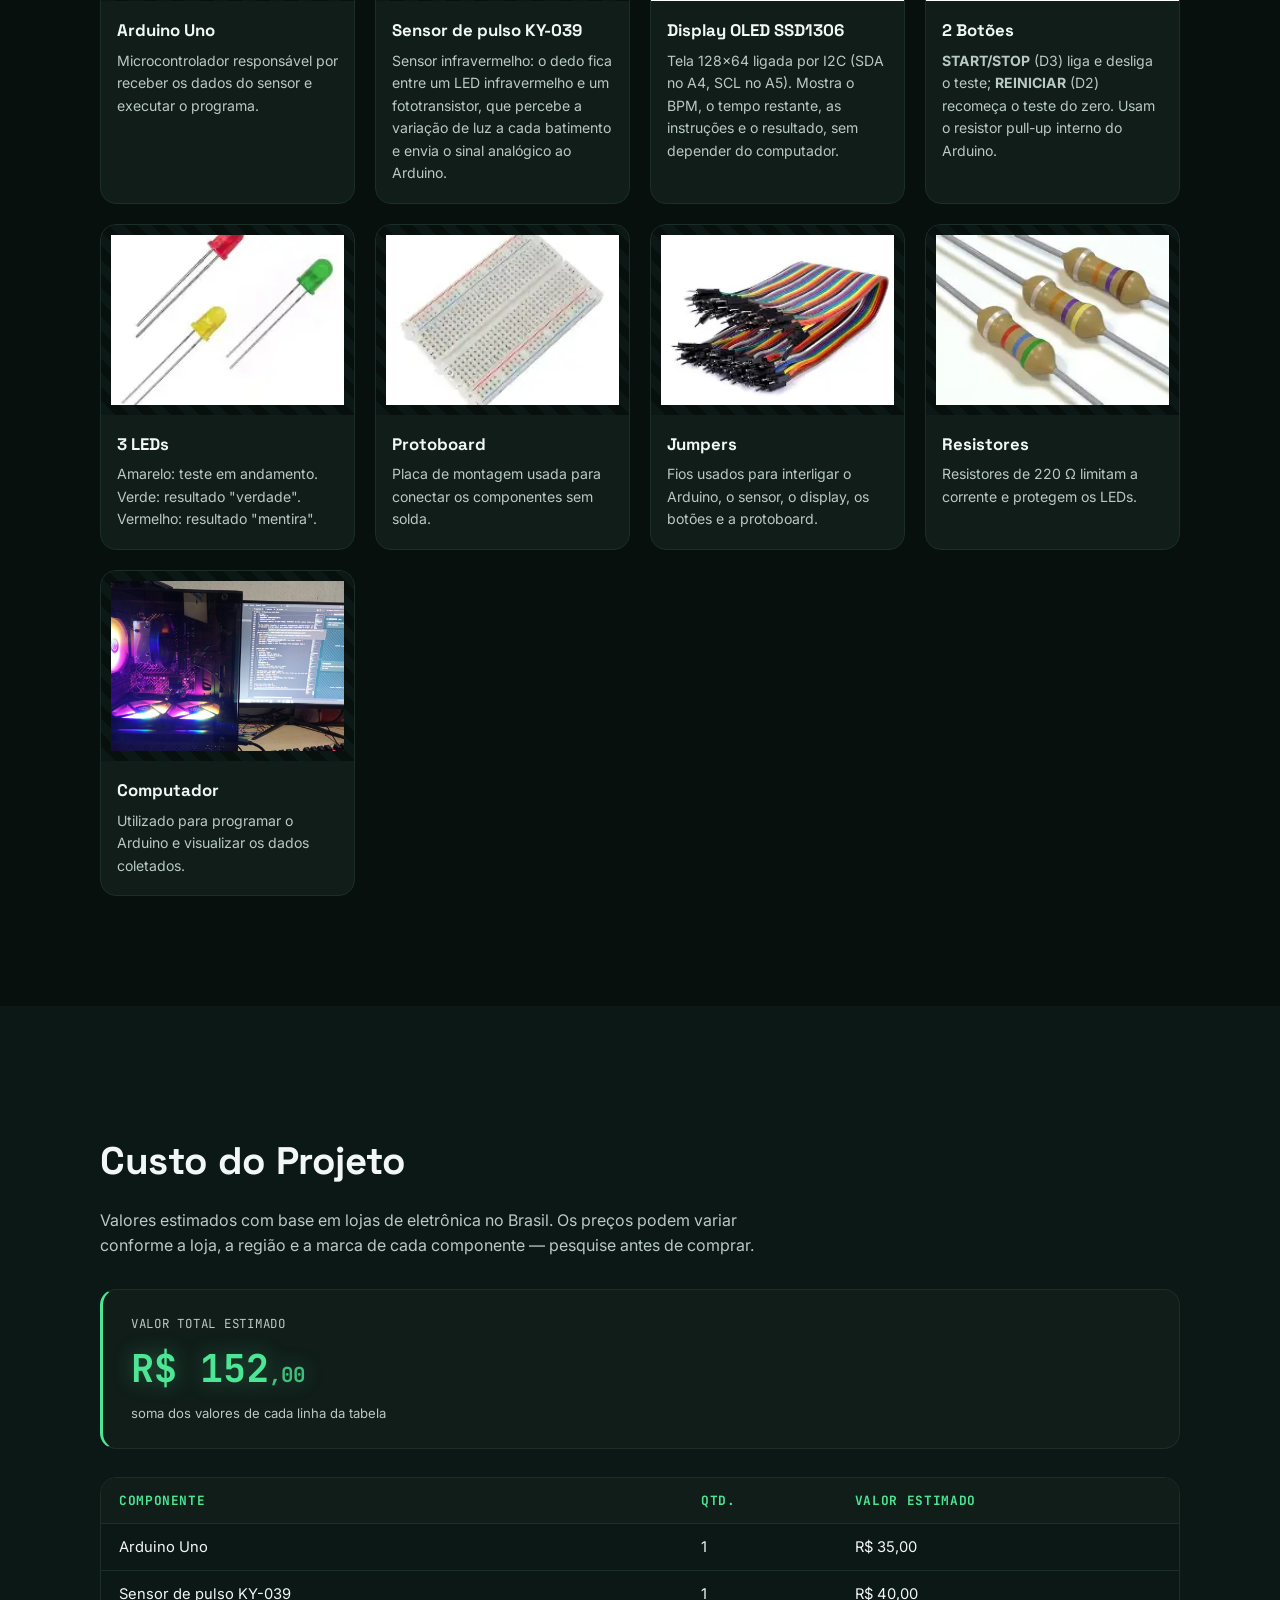
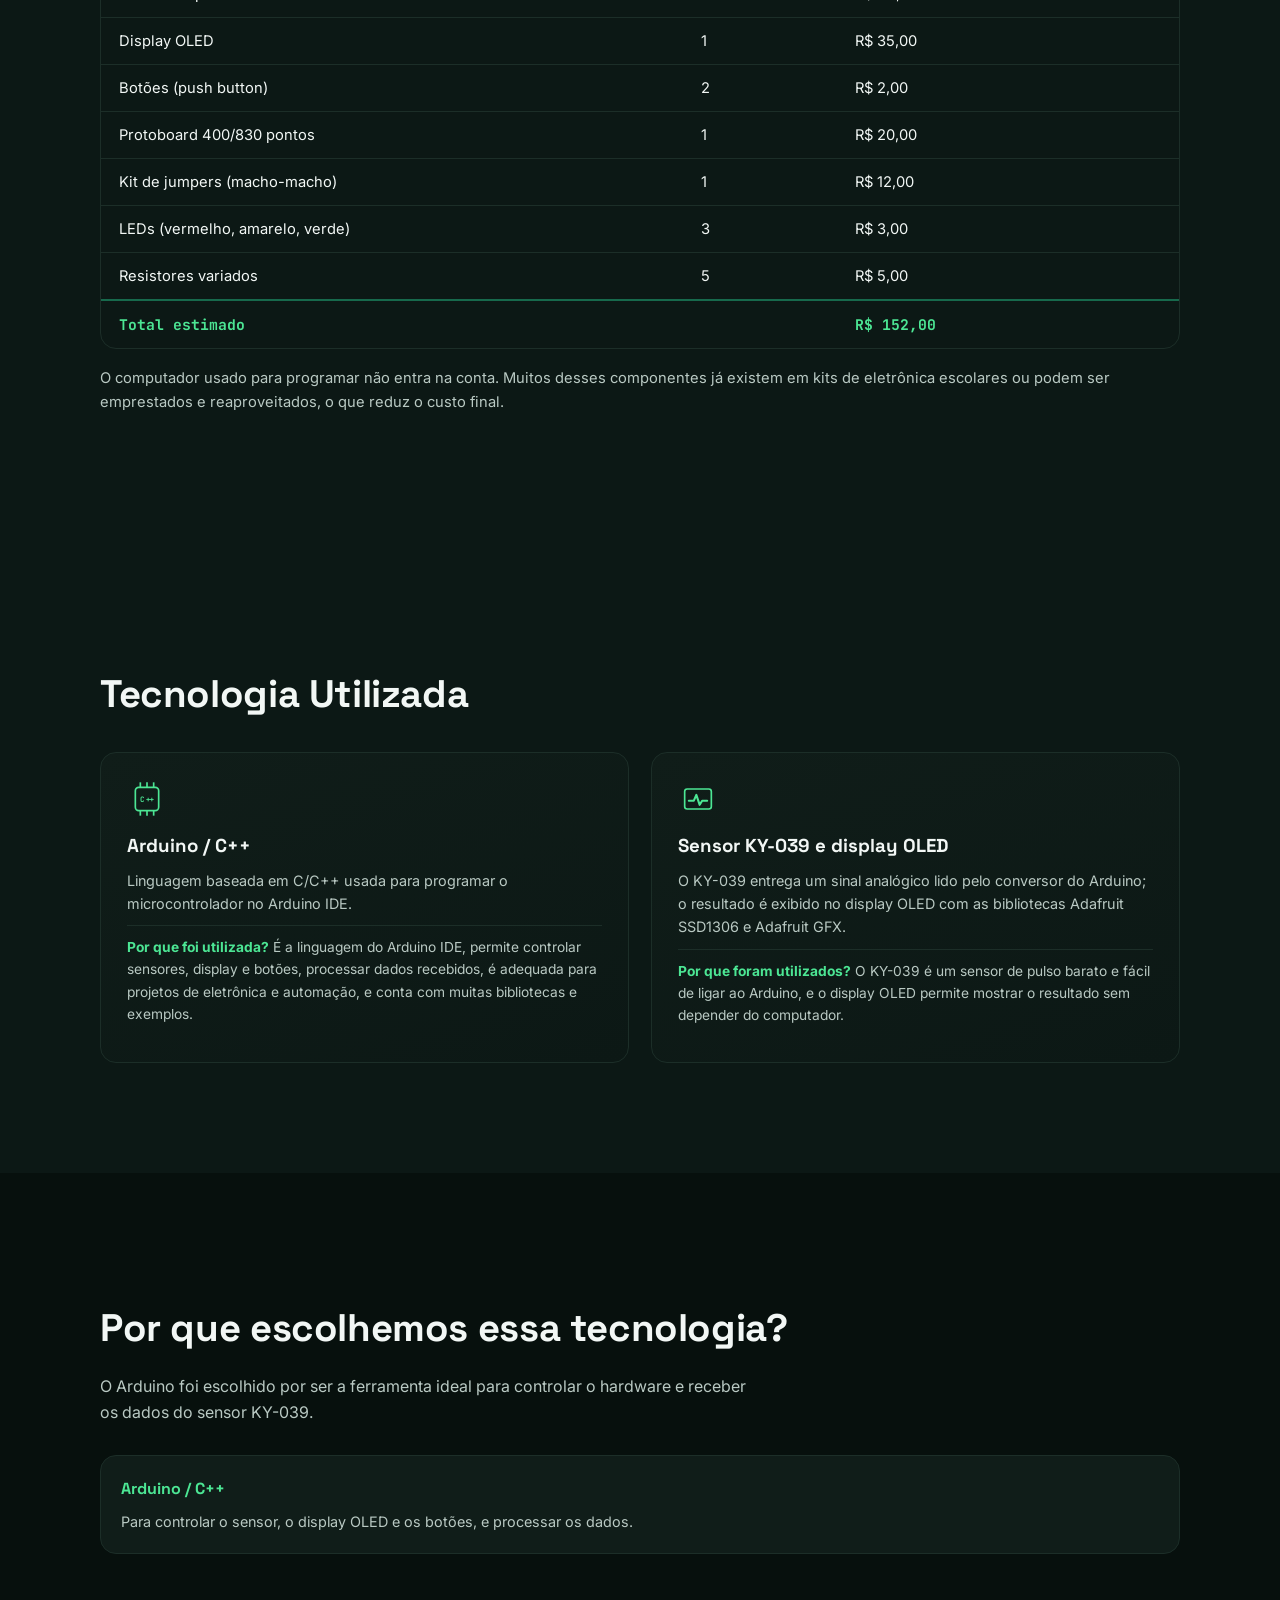
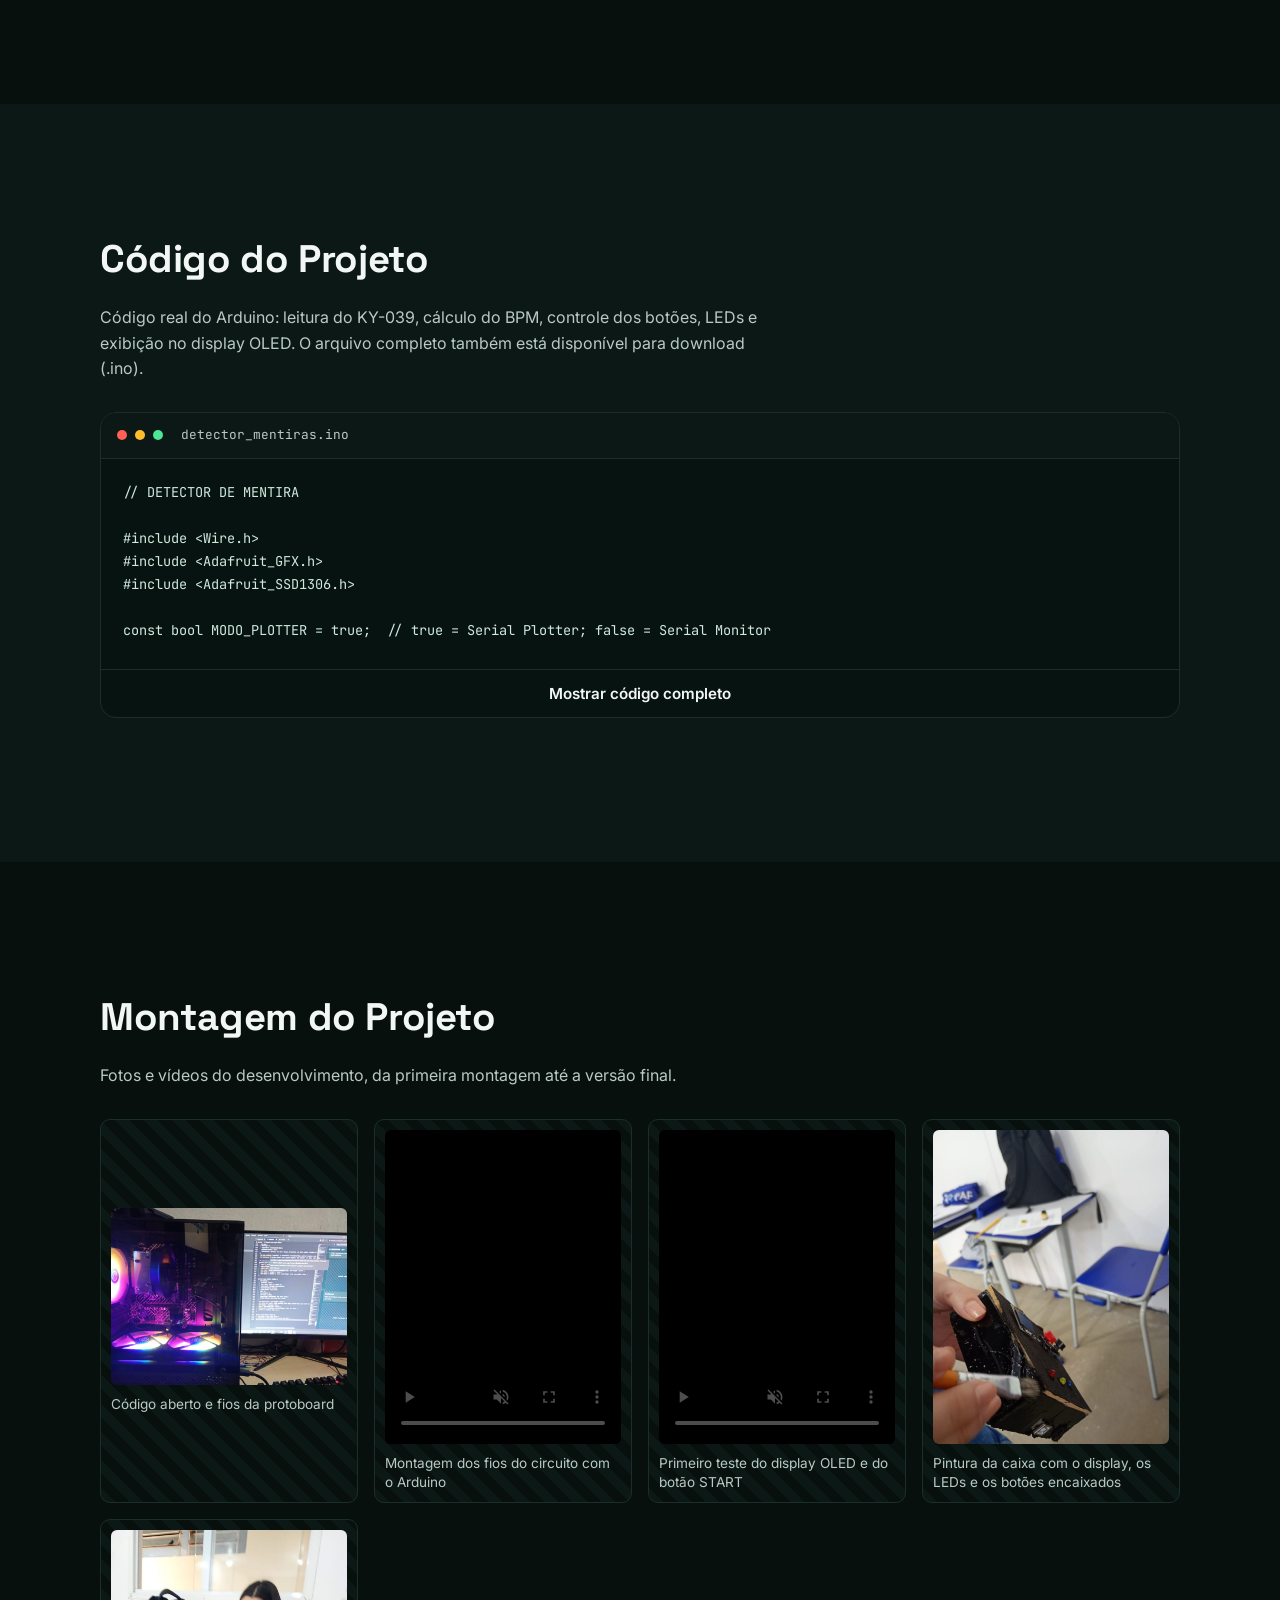
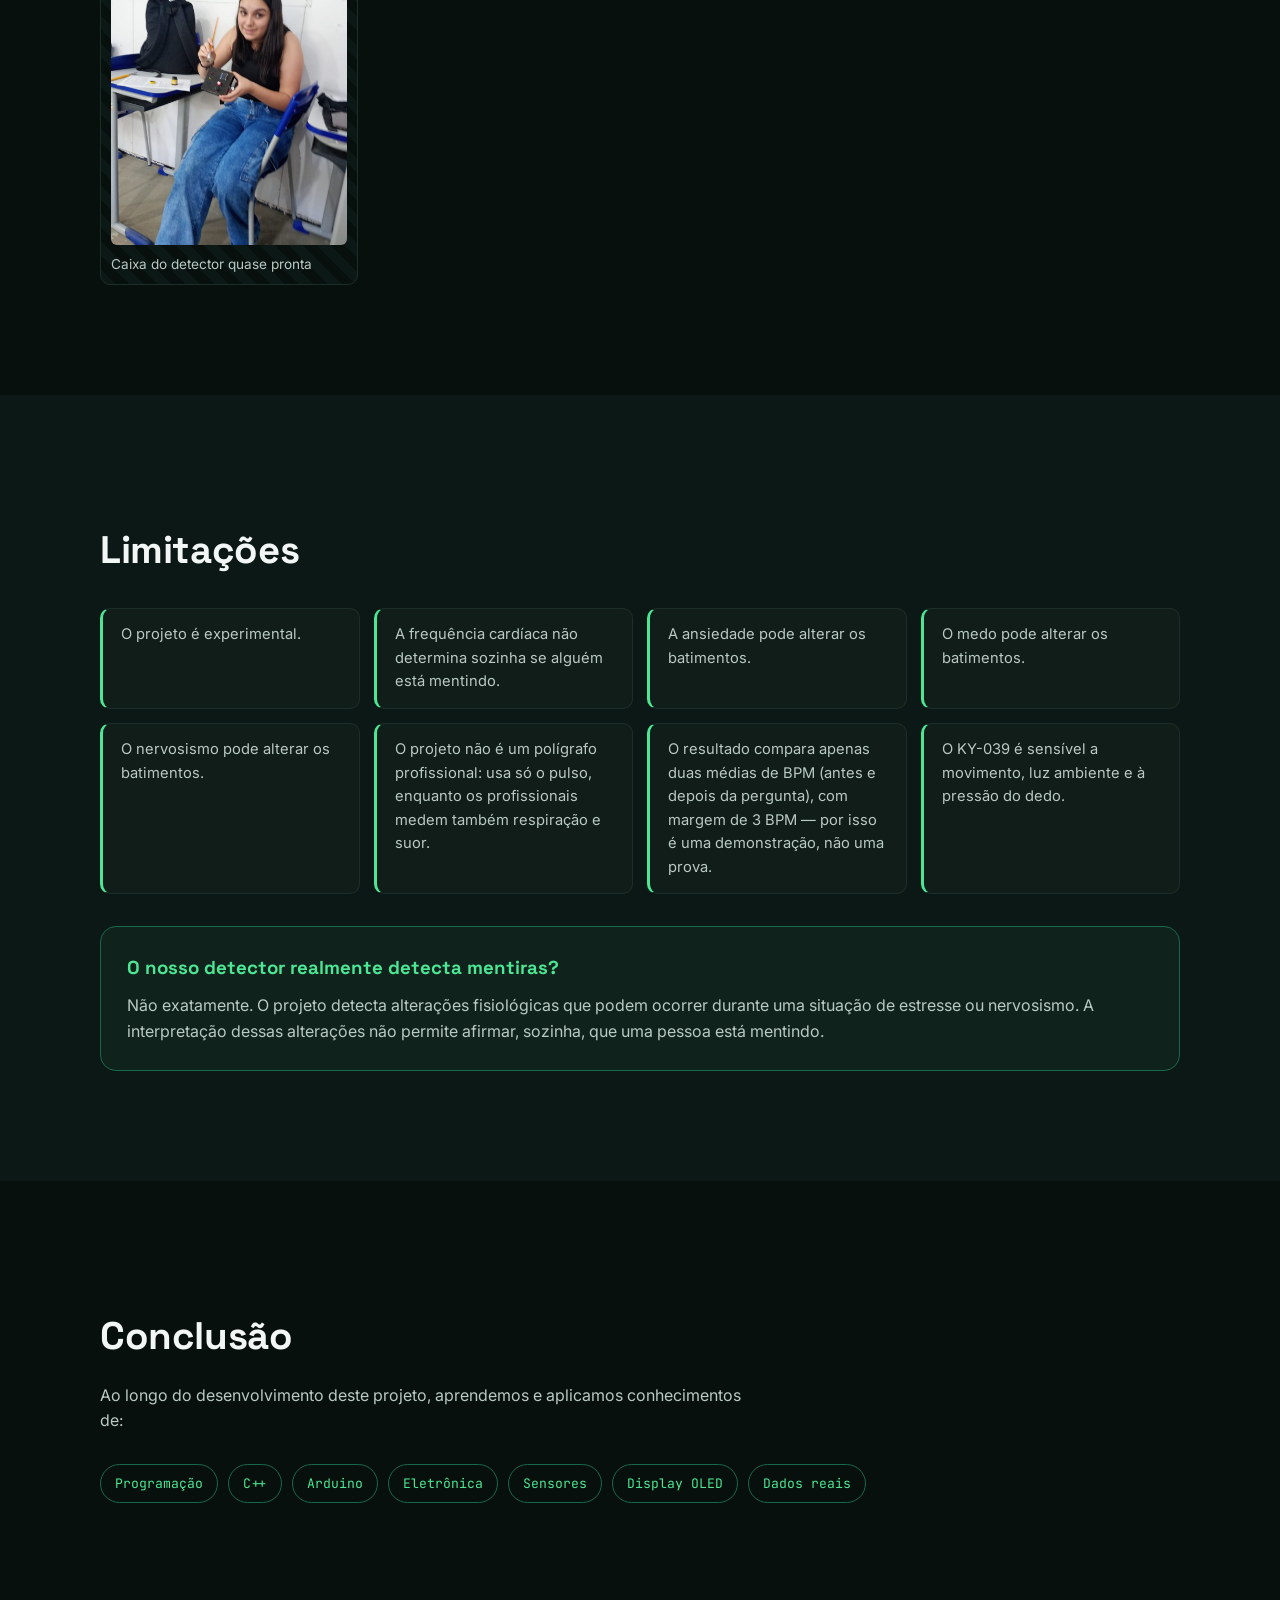
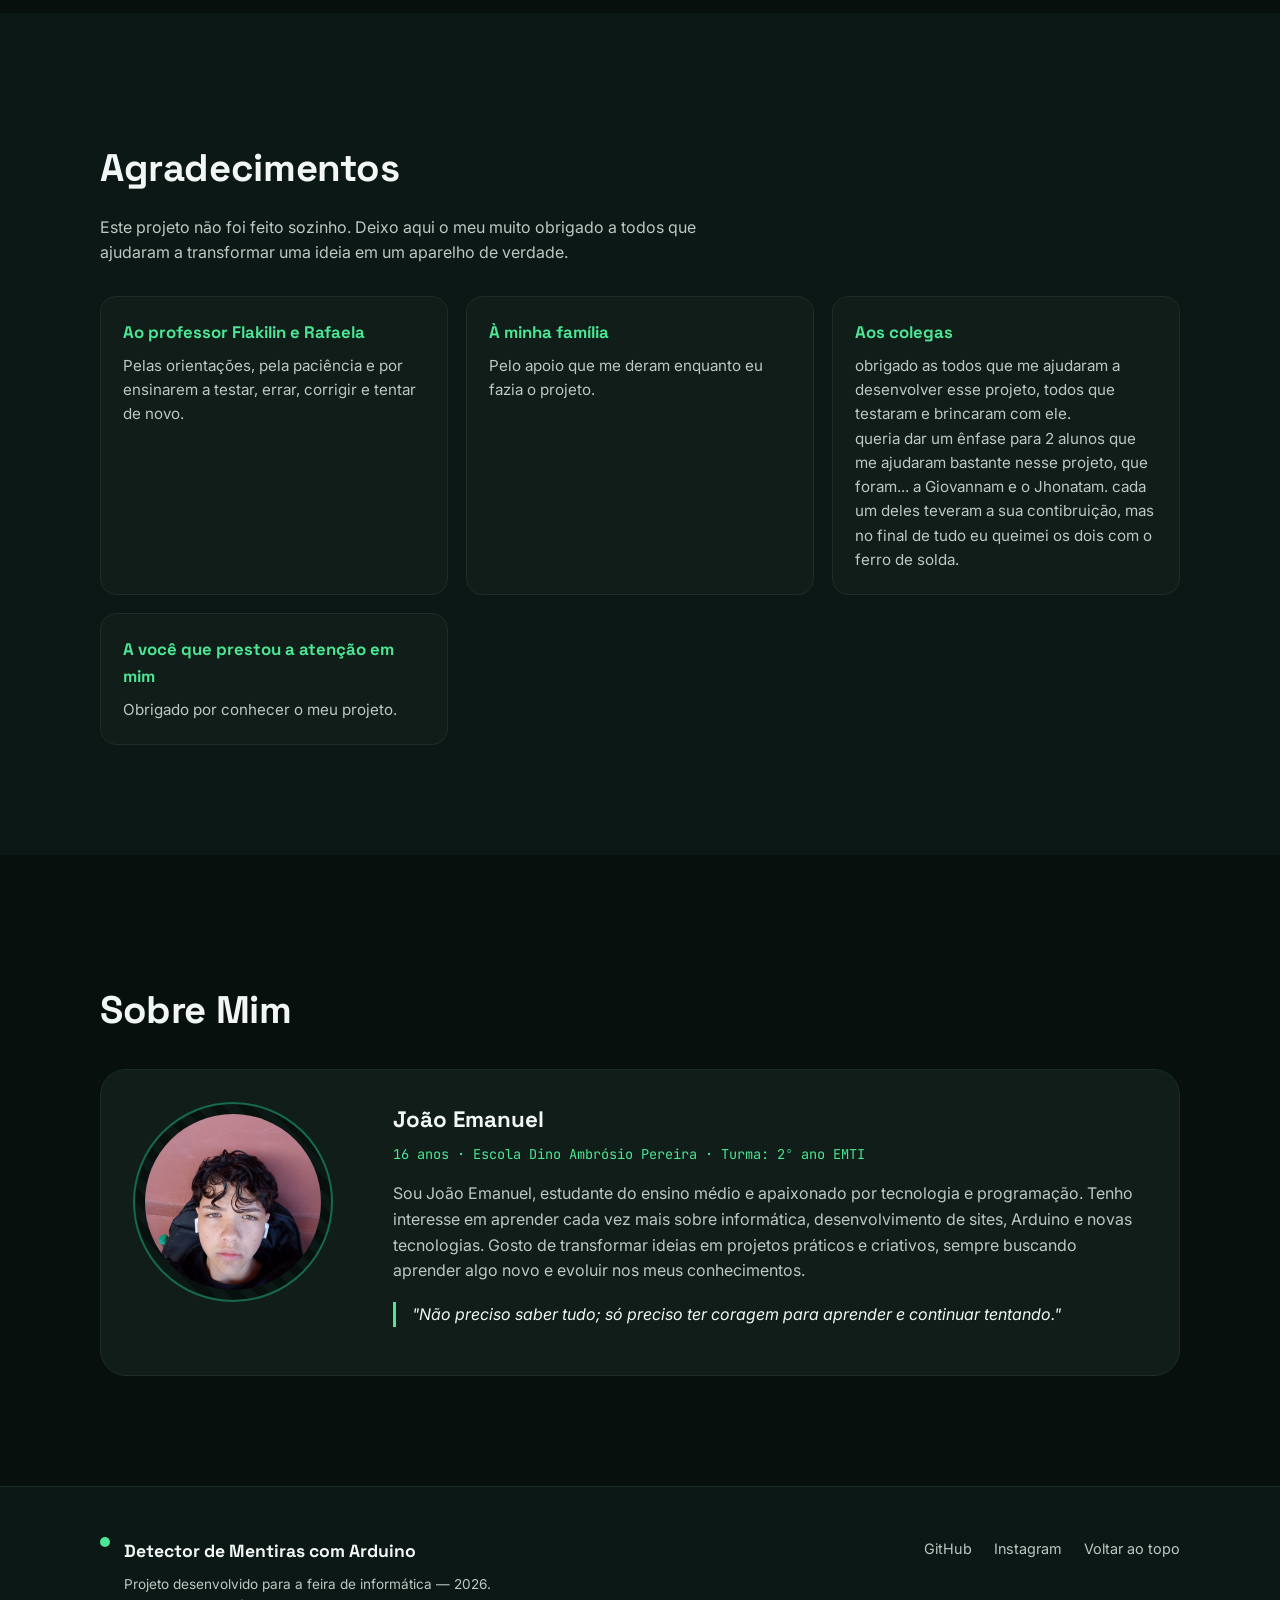
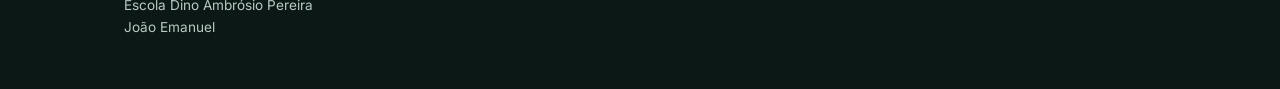
==== commit 122e013f: "Update comment in code block for detector_mentiras" ====
--- a/index.html
+++ b/index.html
@@ -463,7 +463,7 @@
         <span class="dot dot-red"></span><span class="dot dot-yellow"></span><span class="dot dot-green"></span>
         <span class="code-window-title">detector_mentiras.ino</span>
       </div>
-      <pre class="code-block" id="codeBlock"><code>// DETECTOR DE MENTIRAS (demonstracao) - versao 9 (START/STOP + REINICIAR)
+      <pre class="code-block" id="codeBlock"><code>// DETECTOR DE MENTIRA
 
 #include &lt;Wire.h&gt;
 #include &lt;Adafruit_GFX.h&gt;
